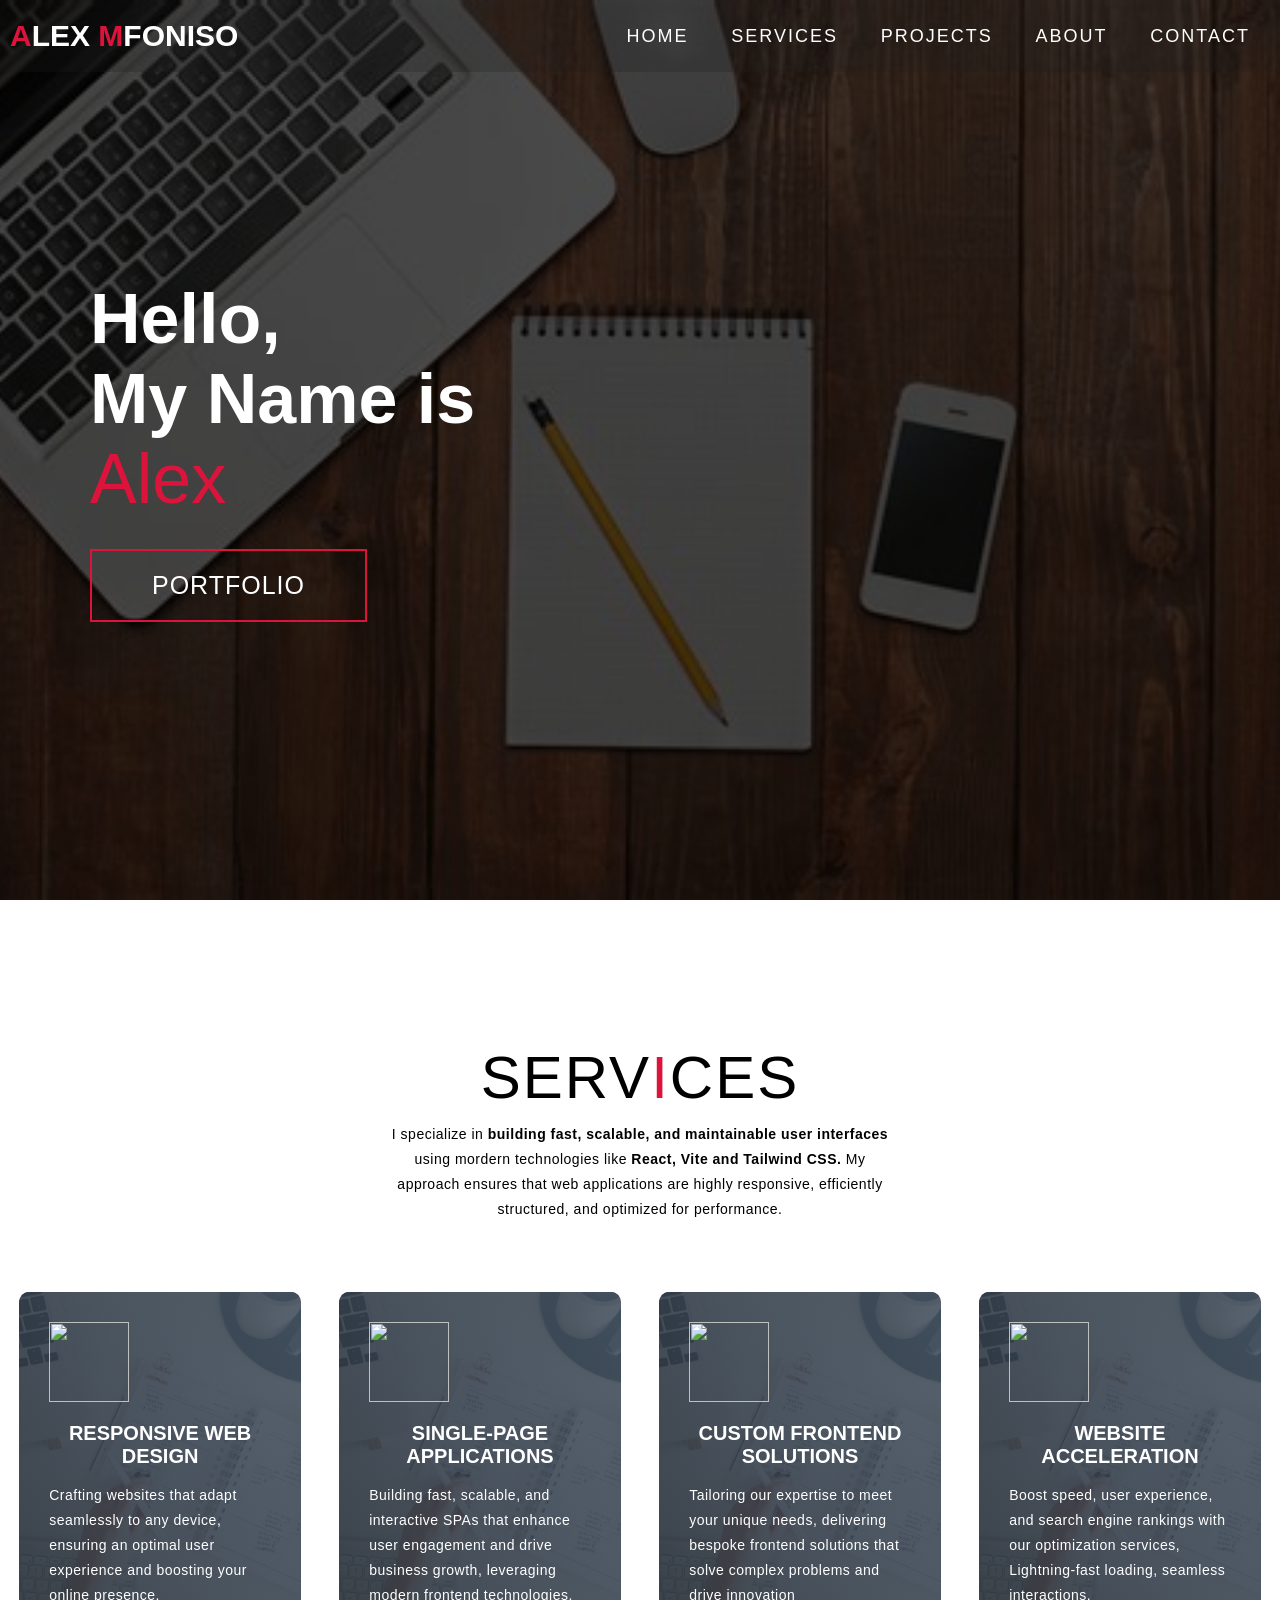
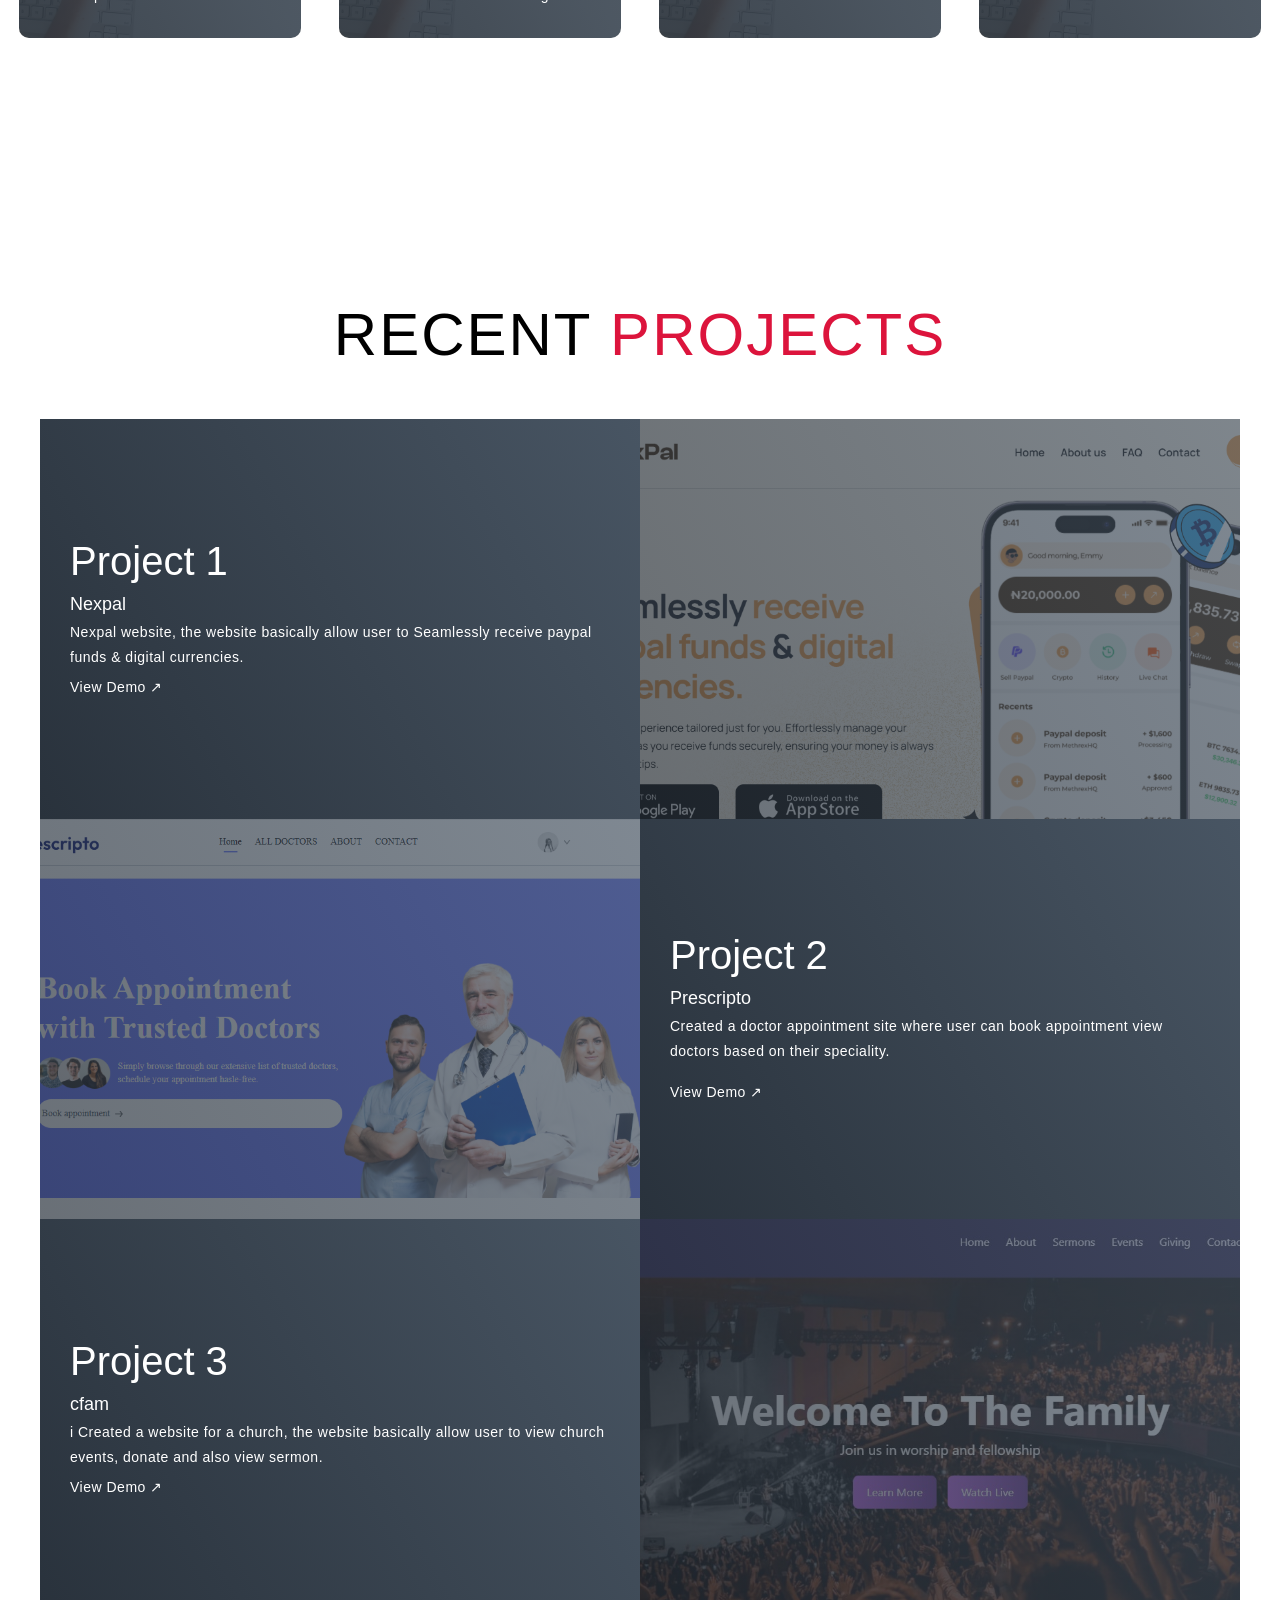
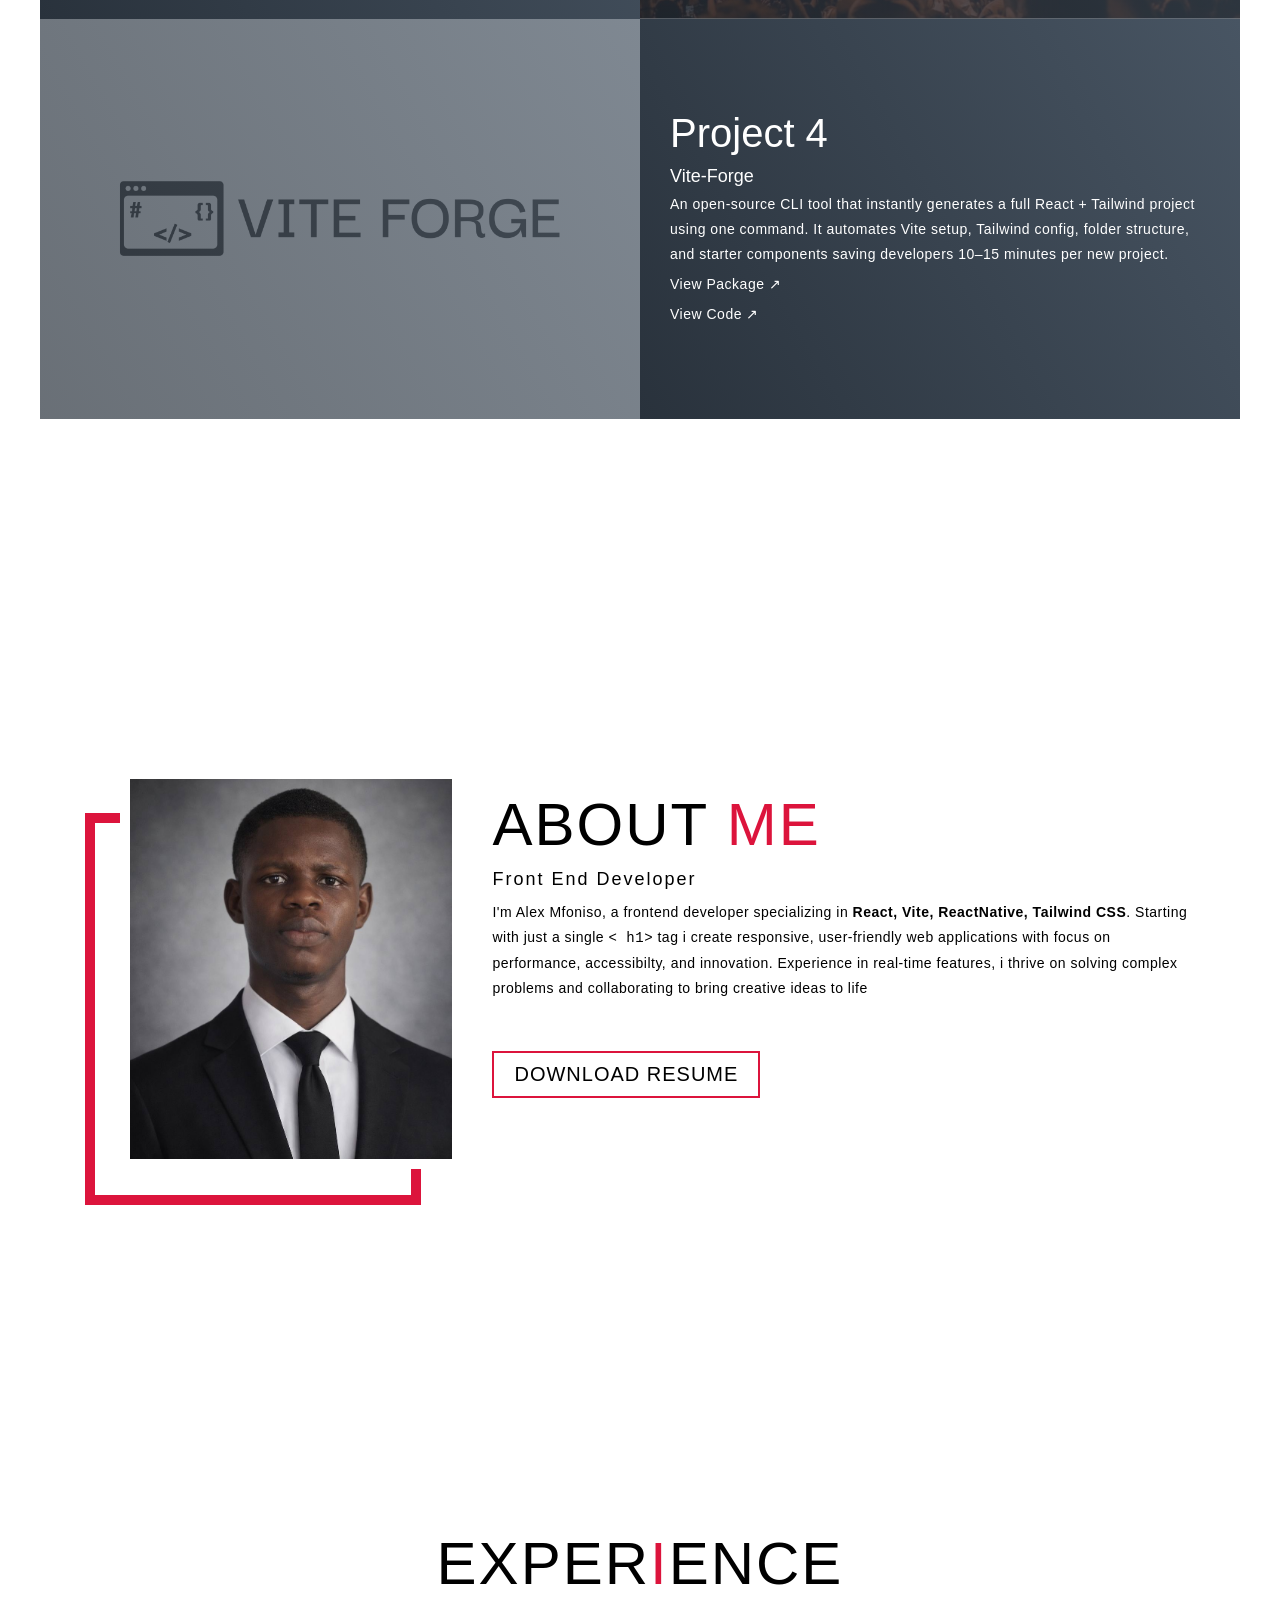
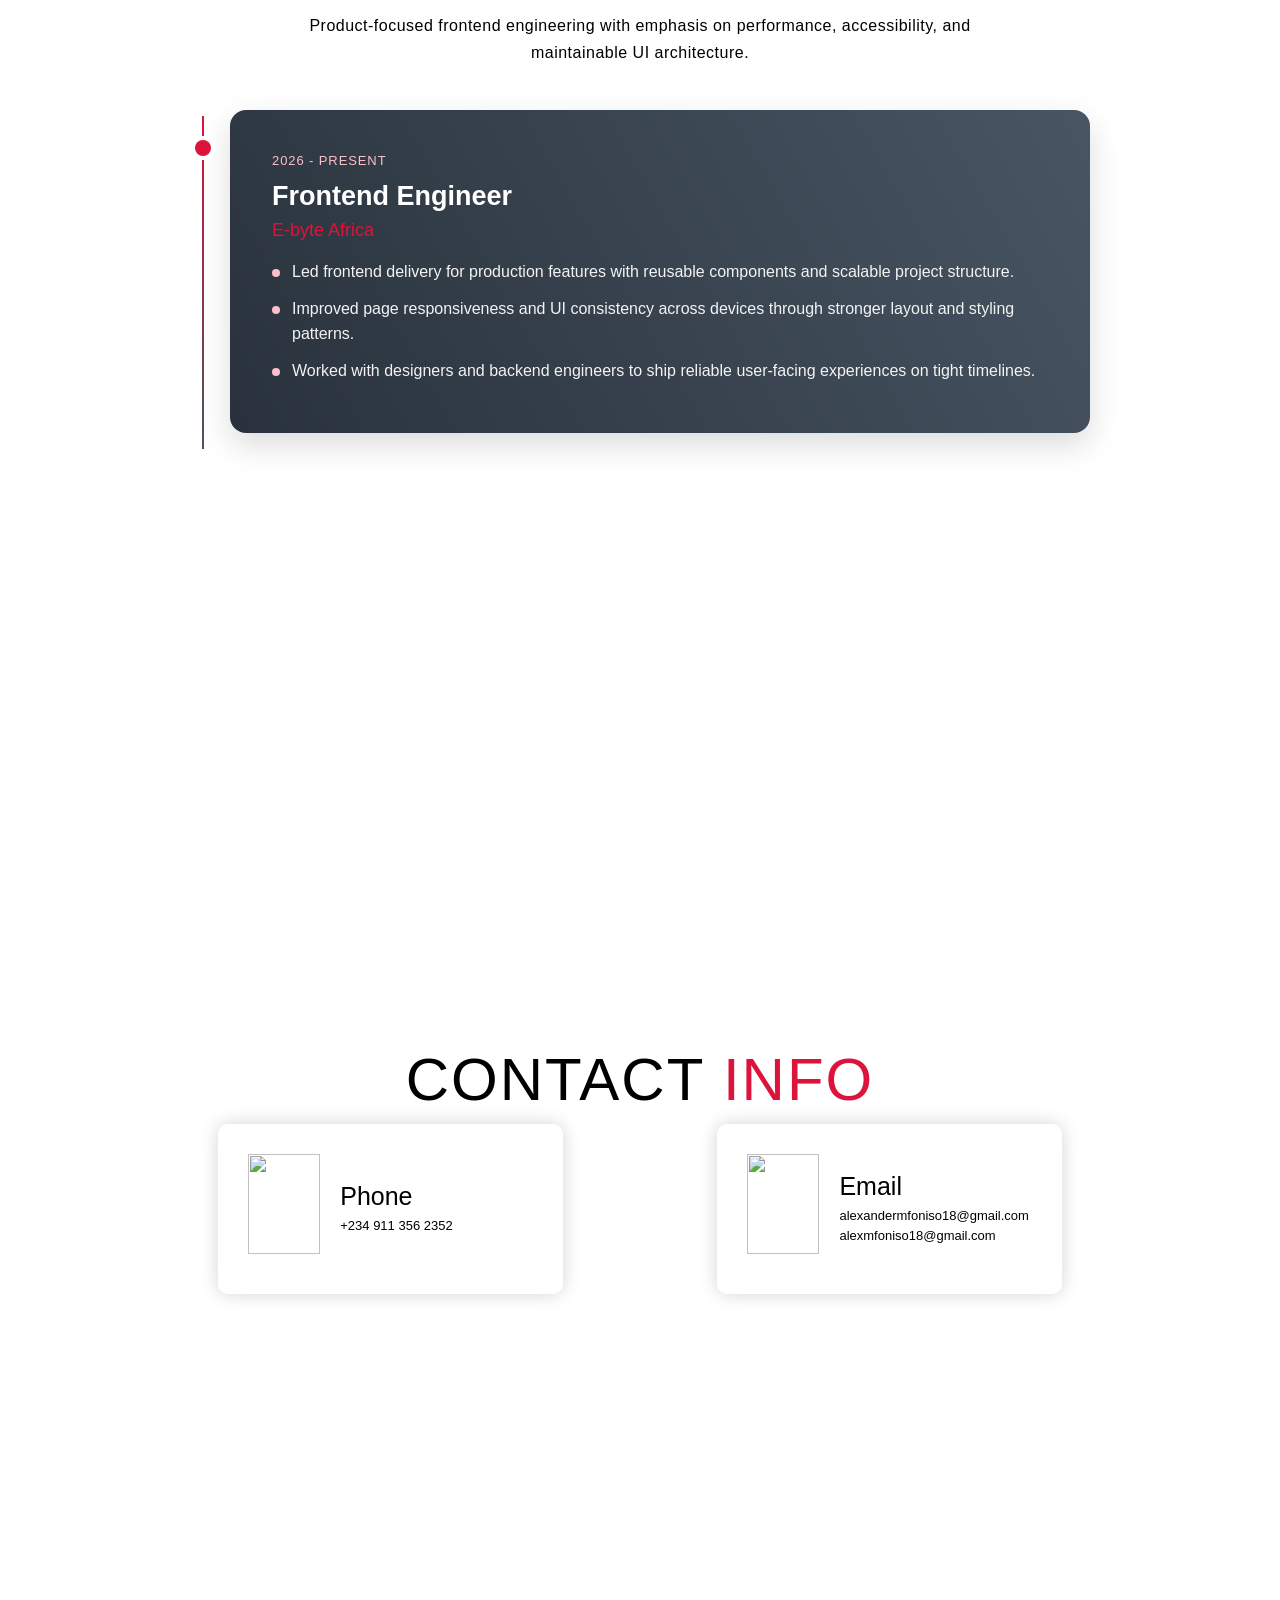
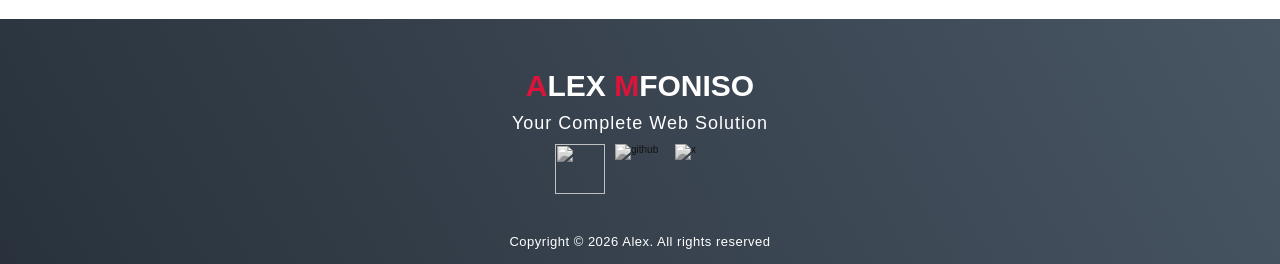
==== index.html @ 5d6dda20 "Update index.html" ====
<!doctype html>
<html lang="en">
  <head>
    <meta charset="UTF-8" />
    <meta name="viewport" content="width=device-width, initial-scale=1.0" />
    <meta
      name="description"
      content="Portfolio of Alexander Mfoniso, a developer specializing in React, Vite, ReactNative, Tailwind CSS. View my projects and contact me for collaborations."
    />
    <link rel="stylesheet" href="style.css" />
    <title>Alex portfolio</title>
    <title>Alexander Mfoniso | Software Engineer & Designer</title>
  </head>

  <body>
    <!-- Header -->
    <section id="header">
      <div class="header container">
        <div class="nav-bar">
          <div class="brand">
            <a href="#hero">
              <h1><span>A</span>lex <span>M</span>foniso</h1>
            </a>
          </div>
          <div class="nav-list">
            <div class="hamburger">
              <div class="bar"></div>
            </div>
            <ul>
              <li><a href="#hero" data-after="Home">Home</a></li>
              <li><a href="#services" data-after="Service">Services</a></li>
              <li><a href="#projects" data-after="Projects">Projects</a></li>
              <li><a href="#about" data-after="About">About</a></li>
              <li><a href="#contact" data-after="Contact">Contact</a></li>
            </ul>
          </div>
        </div>
      </div>
    </section>
    <!-- End Header -->

    <!-- Hero Section  -->
    <section id="hero">
      <div class="hero container">
        <div>
          <h1>Hello, <span></span></h1>
          <h1>My Name is <span></span></h1>
          <h1>Alex <span></span></h1>
          <a href="#projects" type="button" class="cta">Portfolio</a>
        </div>
      </div>
    </section>
    <!-- End Hero Section  -->

    <!-- Service Section -->
    <section id="services">
      <div class="services container">
        <div class="service-top">
          <h1 class="section-title">Serv<span>i</span>ces</h1>
          <p>
            I specialize in
            <b>building fast, scalable, and maintainable user interfaces</b>
            using mordern technologies like
            <b> React, Vite and Tailwind CSS.</b>
            My approach ensures that web applications are highly responsive,
            efficiently structured, and optimized for performance.
          </p>
        </div>
        <div class="service-bottom">
          <div class="service-item">
            <div class="icon">
              <img
                src="https://img.icons8.com/bubbles/100/000000/services.png"
              />
            </div>
            <h2>Responsive Web Design</h2>
            <p>
              Crafting websites that adapt seamlessly to any device, ensuring an
              optimal user experience and boosting your online presence.
            </p>
          </div>
          <div class="service-item">
            <div class="icon">
              <img
                src="https://img.icons8.com/bubbles/100/000000/services.png"
              />
            </div>
            <h2>Single-Page Applications</h2>
            <p>
              Building fast, scalable, and interactive SPAs that enhance user
              engagement and drive business growth, leveraging modern frontend
              technologies.
            </p>
          </div>
          <div class="service-item">
            <div class="icon">
              <img
                src="https://img.icons8.com/bubbles/100/000000/services.png"
              />
            </div>
            <h2>Custom Frontend Solutions</h2>
            <p>
              Tailoring our expertise to meet your unique needs, delivering
              bespoke frontend solutions that solve complex problems and drive
              innovation
            </p>
          </div>
          <div class="service-item">
            <div class="icon">
              <img
                src="https://img.icons8.com/bubbles/100/000000/services.png"
              />
            </div>
            <h2>Website Acceleration</h2>
            <p>
              Boost speed, user experience, and search engine rankings with our
              optimization services, Lightning-fast loading, seamless
              interactions.
            </p>
          </div>
        </div>
      </div>
    </section>
    <!-- End Service Section -->

    <!-- Projects Section -->
    <section id="projects">
      <div class="projects container">
        <div class="projects-header">
          <h1 class="section-title">Recent <span>Projects</span></h1>
        </div>
        <div class="all-projects">
          <div class="project-item">
            <div class="project-info">
              <h1>Project 1</h1>
              <h2>Nexpal</h2>
              <p>
                Nexpal website, the website basically allow user to Seamlessly
                receive paypal funds & digital currencies.
              </p>
              <p>
                <a href="https://newnexpal.netlify.app/" style="color: white"
                  >View Demo ↗
                </a>
              </p>
            </div>
            <div class="project-img">
              <img src="./img/nexpal.png" alt="img" />
            </div>
          </div>
          <div class="project-item">
            <div class="project-info">
              <h1>Project 2</h1>
              <h2>Prescripto</h2>
              <p>
                Created a doctor appointment site where user can book
                appointment view doctors based on their speciality.
              </p>
              <br />
              <p>
                <a
                  href="https://alex-prescripto.vercel.app/"
                  style="color: white"
                  >View Demo ↗</a
                >
              </p>
            </div>
            <div class="project-img">
              <img src="./img/prescripto.png" alt="img" />
            </div>
          </div>
          <div class="project-item">
            <div class="project-info">
              <h1>Project 3</h1>
              <h2>cfam</h2>
              <p>
                i Created a website for a church, the website basically allow
                user to view church events, donate and also view sermon.
              </p>
              <p>
                <a href="https://cfam.vercel.app/" style="color: white"
                  >View Demo ↗
                </a>
              </p>
            </div>
            <div class="project-img">
              <img src="./img/cfam homepage.jpg" alt="img" />
            </div>
          </div>
          <div class="project-item">
            <div class="project-info">
              <h1>Project 4</h1>
              <h2>Vite-Forge</h2>
              <p>
                An open-source CLI tool that instantly generates a full React +
                Tailwind project using one command. It automates Vite setup,
                Tailwind config, folder structure, and starter components saving
                developers 10–15 minutes per new project.
              </p>
              <p>
                <a
                  href="https://www.npmjs.com/package/vite-forge"
                  style="color: white"
                  >View Package ↗</a
                >
              </p>
              <p>
                <a
                  href="https://github.com/Alex-Mfoniso/vite-forge"
                  style="color: white"
                  >View Code ↗</a
                >
              </p>
            </div>
            <div class="project-img">
              <img src="./img/viteforge.png" alt="vite forge preview" />
            </div>
          </div>

          <!-- <div class="project-item">
            <div class="project-info">
              <h1>Project 4</h1>
              <h2>Coding is Love</h2>
              <p>
                Lorem, ipsum dolor sit amet consectetur adipisicing elit. Ad,
                iusto cupiditate voluptatum impedit unde rem ipsa distinctio
                illum quae mollitia ut, accusantium eius odio ducimus illo neque
                atque libero non sunt harum? Ipsum repellat animi, fugit
                architecto voluptatum odit et!
              </p>
            </div>
            <div class="project-img">
              <img src="./img/img-1.png" alt="img" />
            </div>
          </div> -->
          <!-- <div class="project-item">
            <div class="project-info">
              <h1>Project 5</h1>
              <h2>Coding is Love</h2>
              <p>
                Lorem, ipsum dolor sit amet consectetur adipisicing elit. Ad,
                iusto cupiditate voluptatum impedit unde rem ipsa distinctio
                illum quae mollitia ut, accusantium eius odio ducimus illo neque
                atque libero non sunt harum? Ipsum repellat animi, fugit
                architecto voluptatum odit et!
              </p>
            </div>
            <div class="project-img">
              <img src="./img/img-1.png" alt="img" />
            </div>
          </div> -->
        </div>
      </div>
    </section>
    <!-- End Projects Section -->

    <!-- About Section -->
    <section id="about">
      <div class="about container">
        <div class="col-left">
          <div class="about-img">
            <img src="./img/alex2.jpg" alt="Alexander Mfoniso" />
          </div>
        </div>
        <div class="col-right">
          <h1 class="section-title">About <span>me</span></h1>
          <h2>Front End Developer</h2>
          <p>
            I'm Alex Mfoniso, a frontend developer specializing in
            <b> React, Vite, ReactNative, Tailwind CSS</b>. Starting with just a
            single <code>< h1></code> tag i create responsive, user-friendly web
            applications with focus on performance, accessibilty, and
            innovation. Experience in real-time features, i thrive on solving
            complex problems and collaborating to bring creative ideas to life
          </p>
          <a href="./Alexander Mfoniso cv.docx" class="cta">Download Resume</a>
        </div>
      </div>
    </section>
    <!-- End About Section -->

    <!-- Experience Section -->
    <section id="experience">
      <div class="experience container">
        <div class="experience-header">
          <h1 class="section-title">Exper<span>i</span>ence</h1>
          <p>
            Product-focused frontend engineering with emphasis on performance,
            accessibility, and maintainable UI architecture.
          </p>
        </div>
        <div class="experience-timeline">
          <article class="experience-item">
            <div class="experience-meta">
              <p class="experience-duration">2026 - Present</p>
              <h2>Frontend Engineer</h2>
              <h3>E-byte Africa</h3>
            </div>
            <ul>
              <li>
                Led frontend delivery for production features with reusable
                components and scalable project structure.
              </li>
              <li>
                Improved page responsiveness and UI consistency across devices
                through stronger layout and styling patterns.
              </li>
              <li>
                Worked with designers and backend engineers to ship reliable
                user-facing experiences on tight timelines.
              </li>
            </ul>
          </article>
        </div>
      </div>
    </section>
    <!-- End Experience Section -->

    <!-- Contact Section -->
    <section id="contact">
      <div class="contact container">
        <div>
          <h1 class="section-title">Contact <span>info</span></h1>
        </div>
        <div class="contact-items">
          <div class="contact-item">
            <div class="icon">
              <img src="https://img.icons8.com/bubbles/100/000000/phone.png" />
            </div>
            <div class="contact-info">
              <h1>Phone</h1>
              <h2>+234 911 356 2352</h2>
            </div>
          </div>
          <div class="contact-item">
            <div class="icon">
              <img
                src="https://img.icons8.com/bubbles/100/000000/new-post.png"
              />
            </div>
            <div class="contact-info">
              <h1>Email</h1>
              <h2>alexandermfoniso18@gmail.com</h2>
              <h2>alexmfoniso18@gmail.com</h2>
            </div>
          </div>
          <!-- <div class="contact-item">
            <div class="icon">
              <img
                src="https://img.icons8.com/bubbles/100/000000/map-marker.png"
              />
            </div>
            <div class="contact-info">
              <h1>Address</h1>
              <h2></h2>
            </div>
          </div> -->
        </div>
      </div>
    </section>
    <!-- End Contact Section -->

    <!-- Footer -->
    <section id="footer">
      <div class="footer container">
        <div class="brand">
          <h1><span>A</span>lex <span>M</span>foniso</h1>
        </div>
        <h2>Your Complete Web Solution</h2>
        <div class="social-icon">
          <div class="social-item">
            <a
              href="https://www.instagram.com/alexandermfoniso18?igsh=MW9ld2RpYjdhdmNtMw=="
              target="_blank"
              ><img
                src="https://img.icons8.com/bubbles/100/000000/instagram-new.png"
            /></a>
          </div>

          <div class="social-item">
            <a href="https://github.com/Alex-mfoniso"
              ><img
                width="50"
                height="50"
                src="https://img.icons8.com/bubbles/50/github.png"
                alt="github"
            /></a>
          </div>
          <div class="social-item">
            <a
              href="https://x.com/alexanderm51531?t=8LmzE1_ideDgaeTPoXvEkA&s=09"
              ><img
                width="50"
                height="50"
                src="https://img.icons8.com/bubbles/50/x.png"
                alt="x"
            /></a>
          </div>
        </div>
        <p>Copyright © 2026 Alex. All rights reserved</p>
      </div>
    </section>
    <!-- End Footer -->
    <script src="./app.js"></script>
  </body>
</html>
---- style.css ----
/* Experience Section */
#experience .experience {
  flex-direction: column;
  max-width: 1200px;
  margin: 0 auto;
  padding: 100px 20px 90px;
  align-items: stretch;
  justify-content: flex-start;
}
#experience .experience-header {
  max-width: 780px;
  margin: 0 auto 44px;
}
#experience .experience-header .section-title {
  margin-bottom: 14px;
}
#experience .experience-header p {
  text-align: center;
  max-width: 680px;
  margin: 0 auto;
  font-size: 1.6rem;
  line-height: 2.7rem;
}
#experience .experience-timeline {
  width: 100%;
  max-width: 900px;
  margin: 0 auto;
  position: relative;
  padding-left: 24px;
}
#experience .experience-timeline::before {
  content: "";
  position: absolute;
  left: 7px;
  top: 6px;
  bottom: 6px;
  width: 2px;
  background: linear-gradient(180deg, crimson 0%, #485563 100%);
}
#experience .experience-item {
  position: relative;
  padding: 34px 28px;
  border-radius: 16px;
  margin-bottom: 22px;
  background-image: linear-gradient(60deg, #29323c 0%, #485563 100%);
  box-shadow: 0 12px 32px #00000024;
}
#experience .experience-item::before {
  content: "";
  position: absolute;
  left: -24px;
  top: 26px;
  width: 14px;
  height: 14px;
  border-radius: 50%;
  background: crimson;
  box-shadow: 0 0 0 4px #fff;
}
#experience .experience-item:hover {
  box-shadow: 0 16px 34px #00000035;
}
#experience .experience-meta {
  margin-bottom: 18px;
}
#experience .experience-duration {
  color: #fbc0c9;
  font-size: 1.3rem;
  font-weight: 500;
  letter-spacing: 0.09rem;
  text-transform: uppercase;
  margin: 0 0 8px;
}
#experience .experience-item h2 {
  font-size: 2.7rem;
  font-weight: 600;
  margin-bottom: 8px;
  color: #fff;
}
#experience .experience-item h3 {
  color: crimson;
  font-size: 1.8rem;
  font-weight: 500;
}
#experience .experience-item ul {
  list-style: none;
  margin: 0;
  padding: 0;
}
#experience .experience-item li {
  font-size: 1.6rem;
  margin-bottom: 12px;
  color: #f3f3f3;
  line-height: 2.5rem;
  padding-left: 20px;
  position: relative;
}
#experience .experience-item li::before {
  content: "";
  position: absolute;
  left: 0;
  top: 10px;
  width: 8px;
  height: 8px;
  border-radius: 50%;
  background: #fbc0c9;
}
@media only screen and (min-width: 768px) {
  #experience .experience {
    padding: 110px 20px 100px;
  }
  #experience .experience-timeline {
    padding-left: 40px;
  }
  #experience .experience-timeline::before {
    left: 12px;
  }
  #experience .experience-item {
    padding: 38px 42px;
  }
  #experience .experience-item::before {
    left: -35px;
    top: 30px;
    width: 16px;
    height: 16px;
  }
}
/* End Experience Section */
@import "https://fonts.googleapis.com/css?family=Montserrat:300, 400, 700&display=swap";
* {
  padding: 0;
  margin: 0;
  box-sizing: border-box;
}
html {
  font-size: 10px;
  font-family: "Montserrat", sans-serif;
  scroll-behavior: smooth;
}
a {
  text-decoration: none;
}
.container {
  min-height: 100vh;
  width: 100%;
  display: flex;
  align-items: center;
  justify-content: center;
}
img {
  height: 100%;
  width: 100%;
  object-fit: cover;
}
p {
  color: black;
  font-size: 1.4rem;
  margin-top: 5px;
  line-height: 2.5rem;
  font-weight: 300;
  letter-spacing: 0.05rem;
}
.section-title {
  font-size: 4rem;
  font-weight: 300;
  color: black;
  margin-bottom: 10px;
  text-transform: uppercase;
  letter-spacing: 0.2rem;
  text-align: center;
}
.section-title span {
  color: crimson;
}

.cta {
  display: inline-block;
  padding: 10px 30px;
  color: white;
  background-color: transparent;
  border: 2px solid crimson;
  font-size: 2rem;
  text-transform: uppercase;
  letter-spacing: 0.1rem;
  margin-top: 30px;
  transition: 0.3s ease;
  transition-property: background-color, color;
}
.cta:hover {
  color: white;
  background-color: crimson;
}
.brand h1 {
  font-size: 3rem;
  text-transform: uppercase;
  color: white;
}
.brand h1 span {
  color: crimson;
}

/* Header section */
#header {
  position: fixed;
  z-index: 1000;
  left: 0;
  top: 0;
  width: 100vw;
  height: auto;
}
#header .header {
  min-height: 8vh;
  background-color: rgba(31, 30, 30, 0.24);
  transition: 0.3s ease background-color;
}
#header .nav-bar {
  display: flex;
  align-items: center;
  justify-content: space-between;
  width: 100%;
  height: 100%;
  max-width: 1300px;
  padding: 0 10px;
}
#header .nav-list ul {
  list-style: none;
  position: absolute;
  background-color: rgb(31, 30, 30);
  width: 100vw;
  height: 100vh;
  left: 100%;
  top: 0;
  display: flex;
  flex-direction: column;
  justify-content: center;
  align-items: center;
  z-index: 1;
  overflow-x: hidden;
  transition: 0.5s ease left;
}
#header .nav-list ul.active {
  left: 0%;
}
#header .nav-list ul a {
  font-size: 2.5rem;
  font-weight: 500;
  letter-spacing: 0.2rem;
  text-decoration: none;
  color: white;
  text-transform: uppercase;
  padding: 20px;
  display: block;
}
#header .nav-list ul a::after {
  content: attr(data-after);
  position: absolute;
  top: 50%;
  left: 50%;
  transform: translate(-50%, -50%) scale(0);
  color: rgba(240, 248, 255, 0.021);
  font-size: 13rem;
  letter-spacing: 50px;
  z-index: -1;
  transition: 0.3s ease letter-spacing;
}
#header .nav-list ul li:hover a::after {
  transform: translate(-50%, -50%) scale(1);
  letter-spacing: initial;
}
#header .nav-list ul li:hover a {
  color: crimson;
}
#header .hamburger {
  height: 60px;
  width: 60px;
  display: inline-block;
  border: 3px solid white;
  border-radius: 50%;
  position: relative;
  display: flex;
  align-items: center;
  justify-content: center;
  z-index: 100;
  cursor: pointer;
  transform: scale(0.8);
  margin-right: 20px;
}
#header .hamburger:after {
  position: absolute;
  content: "";
  height: 100%;
  width: 100%;
  border-radius: 50%;
  border: 3px solid white;
  animation: hamburger_puls 1s ease infinite;
}
#header .hamburger .bar {
  height: 2px;
  width: 30px;
  position: relative;
  background-color: white;
  z-index: -1;
}
#header .hamburger .bar::after,
#header .hamburger .bar::before {
  content: "";
  position: absolute;
  height: 100%;
  width: 100%;
  left: 0;
  background-color: white;
  transition: 0.3s ease;
  transition-property: top, bottom;
}
#header .hamburger .bar::after {
  top: 8px;
}
#header .hamburger .bar::before {
  bottom: 8px;
}
#header .hamburger.active .bar::before {
  bottom: 0;
}
#header .hamburger.active .bar::after {
  top: 0;
}
/* End Header section */

/* Hero Section */
#hero {
  background-image: url(./img/bg.jpg);
  /* background-image: url(./img/alex.jpg); */
  background-size: cover;
  background-position: top center;
  position: relative;
  z-index: 1;
}
#hero::after {
  content: "";
  position: absolute;
  left: 0;
  top: 0;
  height: 100%;
  width: 100%;
  background-color: black;
  opacity: 0.7;
  z-index: -1;
}
#hero .hero {
  max-width: 1200px;
  margin: 0 auto;
  padding: 0 50px;
  justify-content: flex-start;
}
#hero h1 {
  display: block;
  width: fit-content;
  font-size: 4rem;
  position: relative;
  color: transparent;
  animation: text_reveal 0.5s ease forwards;
  animation-delay: 1s;
}
#hero h1:nth-child(1) {
  animation-delay: 1s;
}
#hero h1:nth-child(2) {
  animation-delay: 2s;
}
#hero h1:nth-child(3) {
  animation: text_reveal_name 0.5s ease forwards;
  animation-delay: 3s;
}
#hero h1 span {
  position: absolute;
  top: 0;
  left: 0;
  height: 100%;
  width: 0;
  background-color: crimson;
  animation: text_reveal_box 1s ease;
  animation-delay: 0.5s;
}
#hero h1:nth-child(1) span {
  animation-delay: 0.5s;
}
#hero h1:nth-child(2) span {
  animation-delay: 1.5s;
}
#hero h1:nth-child(3) span {
  animation-delay: 2.5s;
}

/* End Hero Section */

/* Services Section */
#services .services {
  flex-direction: column;
  text-align: center;
  max-width: 1500px;
  margin: 0 auto;
  padding: 100px 0;
}
#services .service-top {
  max-width: 500px;
  margin: 0 auto;
}
#services .service-bottom {
  display: flex;
  align-items: center;
  justify-content: center;
  flex-wrap: wrap;
  margin-top: 50px;
}
#services .service-item {
  flex-basis: 80%;
  display: flex;
  align-items: flex-start;
  justify-content: center;
  flex-direction: column;
  padding: 30px;
  border-radius: 10px;
  background-image: url(./img/img-1.png);
  background-size: cover;
  margin: 10px 5%;
  position: relative;
  z-index: 1;
  overflow: hidden;
}
#services .service-item::after {
  content: "";
  position: absolute;
  left: 0;
  top: 0;
  height: 100%;
  width: 100%;
  background-image: linear-gradient(60deg, #29323c 0%, #485563 100%);
  opacity: 0.9;
  z-index: -1;
}
#services .service-bottom .icon {
  height: 80px;
  width: 80px;
  margin-bottom: 20px;
}
#services .service-item h2 {
  font-size: 2rem;
  color: white;
  margin-bottom: 10px;
  text-transform: uppercase;
}
#services .service-item p {
  color: white;
  text-align: left;
}
/* End Services Section */

/* Projects section */
#projects .projects {
  flex-direction: column;
  max-width: 1200px;
  margin: 0 auto;
  padding: 100px 0;
}
#projects .projects-header h1 {
  margin-bottom: 50px;
}
#projects .all-projects {
  display: flex;
  align-items: center;
  justify-content: center;
  flex-direction: column;
}
#projects .project-item {
  display: flex;
  align-items: center;
  justify-content: center;
  flex-direction: column;
  width: 80%;
  margin: 20px auto;
  overflow: hidden;
  border-radius: 10px;
}
#projects .project-info {
  padding: 30px;
  flex-basis: 50%;
  height: 100%;
  display: flex;
  align-items: flex-start;
  justify-content: center;
  flex-direction: column;
  background-image: linear-gradient(60deg, #29323c 0%, #485563 100%);
  color: white;
}
#projects .project-info h1 {
  font-size: 4rem;
  font-weight: 500;
}
#projects .project-info h2 {
  font-size: 1.8rem;
  font-weight: 500;
  margin-top: 10px;
}
#projects .project-info p {
  color: white;
}
#projects .project-img {
  flex-basis: 50%;
  height: 300px;
  overflow: hidden;
  position: relative;
}
#projects .project-img:after {
  content: "";
  position: absolute;
  left: 0;
  top: 0;
  height: 100%;
  width: 100%;
  background-image: linear-gradient(60deg, #29323c 0%, #485563 100%);
  opacity: 0.7;
}
#projects .project-img img {
  transition: 0.3s ease transform;
}
#projects .project-item:hover .project-img img {
  transform: scale(1.1);
}
/* End Projects section */

/* About Section */
#about .about {
  flex-direction: column-reverse;
  text-align: center;
  max-width: 1200px;
  margin: 0 auto;
  padding: 100px 20px;
}
#about .col-left {
  width: 250px;
  height: 360px;
}
#about .col-right {
  width: 100%;
}
#about .col-right h2 {
  font-size: 1.8rem;
  font-weight: 500;
  letter-spacing: 0.2rem;
  margin-bottom: 10px;
}
#about .col-right p {
  margin-bottom: 20px;
}
#about .col-right .cta {
  color: black;
  margin-bottom: 50px;
  padding: 10px 20px;
  font-size: 2rem;
}
#about .col-left .about-img {
  height: 100%;
  width: 100%;
  position: relative;
  border: 10px solid white;
}
#about .col-left .about-img::after {
  content: "";
  position: absolute;
  left: -33px;
  top: 19px;
  height: 98%;
  width: 98%;
  border: 7px solid crimson;
  z-index: -1;
}
/* End About Section */

/* contact Section */
#contact .contact {
  flex-direction: column;
  max-width: 1200px;
  margin: 0 auto;
  width: 90%;
}
#contact .contact-items {
  /* max-width: 400px; */
  width: 100%;
}
#contact .contact-item {
  width: 80%;
  padding: 20px;
  text-align: center;
  border-radius: 10px;
  padding: 30px;
  margin: 30px;
  display: flex;
  justify-content: center;
  align-items: center;
  flex-direction: column;
  box-shadow: 0px 0px 18px 0 #0000002c;
  transition: 0.3s ease box-shadow;
}
#contact .contact-item:hover {
  box-shadow: 0px 0px 5px 0 #0000002c;
}
#contact .icon {
  width: 70px;
  margin: 0 auto;
  margin-bottom: 10px;
}
#contact .contact-info h1 {
  font-size: 2.5rem;
  font-weight: 500;
  margin-bottom: 5px;
}
#contact .contact-info h2 {
  font-size: 1.3rem;
  line-height: 2rem;
  font-weight: 500;
}
/*End contact Section */

/* Footer */
#footer {
  background-image: linear-gradient(60deg, #29323c 0%, #485563 100%);
}
#footer .footer {
  min-height: 200px;
  flex-direction: column;
  padding-top: 50px;
  padding-bottom: 10px;
}
#footer h2 {
  color: white;
  font-weight: 500;
  font-size: 1.8rem;
  letter-spacing: 0.1rem;
  margin-top: 10px;
  margin-bottom: 10px;
}
#footer .social-icon {
  display: flex;
  margin-bottom: 30px;
}
#footer .social-item {
  height: 50px;
  width: 50px;
  margin: 0 5px;
}
#footer .social-item img {
  filter: grayscale(1);
  transition: 0.3s ease filter;
}
#footer .social-item:hover img {
  filter: grayscale(0);
}
#footer p {
  color: white;
  font-size: 1.3rem;
}
/* End Footer */

/* Keyframes */
@keyframes hamburger_puls {
  0% {
    opacity: 1;
    transform: scale(1);
  }
  100% {
    opacity: 0;
    transform: scale(1.4);
  }
}
@keyframes text_reveal_box {
  50% {
    width: 100%;
    left: 0;
  }
  100% {
    width: 0;
    left: 100%;
  }
}
@keyframes text_reveal {
  100% {
    color: white;
  }
}
@keyframes text_reveal_name {
  100% {
    color: crimson;
    font-weight: 500;
  }
}
/* End Keyframes */

/* Media Query For Tablet */
@media only screen and (min-width: 768px) {
  .cta {
    font-size: 2.5rem;
    padding: 20px 60px;
  }
  h1.section-title {
    font-size: 6rem;
  }

  /* Hero */
  #hero h1 {
    font-size: 7rem;
  }
  /* End Hero */

  /* Services Section */
  #services .service-bottom .service-item {
    flex-basis: 45%;
    margin: 2.5%;
  }
  /* End Services Section */

  /* Project */
  #projects .project-item {
    flex-direction: row;
  }
  #projects .project-item:nth-child(even) {
    flex-direction: row-reverse;
  }
  #projects .project-item {
    height: 400px;
    margin: 0;
    width: 100%;
    border-radius: 0;
  }
  #projects .all-projects .project-info {
    height: 100%;
  }
  #projects .all-projects .project-img {
    height: 100%;
  }
  /* End Project */

  /* About */
  #about .about {
    flex-direction: row;
  }
  #about .col-left {
    width: 600px;
    height: 400px;
    padding-left: 60px;
  }
  #about .about .col-left .about-img::after {
    left: -45px;
    top: 34px;
    height: 98%;
    width: 98%;
    border: 10px solid crimson;
  }
  #about .col-right {
    text-align: left;
    padding: 30px;
  }
  #about .col-right h1 {
    text-align: left;
  }
  /* End About */

  /* contact  */
  #contact .contact {
    flex-direction: column;
    padding: 100px 0;
    align-items: center;
    justify-content: center;
    min-width: 20vh;
  }
  #contact .contact-items {
    width: 100%;
    display: flex;
    flex-direction: row;
    justify-content: space-evenly;
    margin: 0;
  }
  #contact .contact-item {
    width: 30%;
    margin: 0;
    flex-direction: row;
  }
  #contact .contact-item .icon {
    height: 100px;
    width: 100px;
  }
  #contact .contact-item .icon img {
    object-fit: contain;
  }
  #contact .contact-item .contact-info {
    width: 100%;
    text-align: left;
    padding-left: 20px;
  }
  /* End contact  */
}
/* End Media Query For Tablet */

/* Media Query For Desktop */
@media only screen and (min-width: 1200px) {
  /* header */
  #header .hamburger {
    display: none;
  }
  #header .nav-list ul {
    position: initial;
    display: block;
    height: auto;
    width: fit-content;
    background-color: transparent;
  }
  #header .nav-list ul li {
    display: inline-block;
  }
  #header .nav-list ul li a {
    font-size: 1.8rem;
  }
  #header .nav-list ul a:after {
    display: none;
  }
  /* End header */

  #services .service-bottom .service-item {
    flex-basis: 22%;
    margin: 1.5%;
  }
}
/* End  Media Query For Desktop */
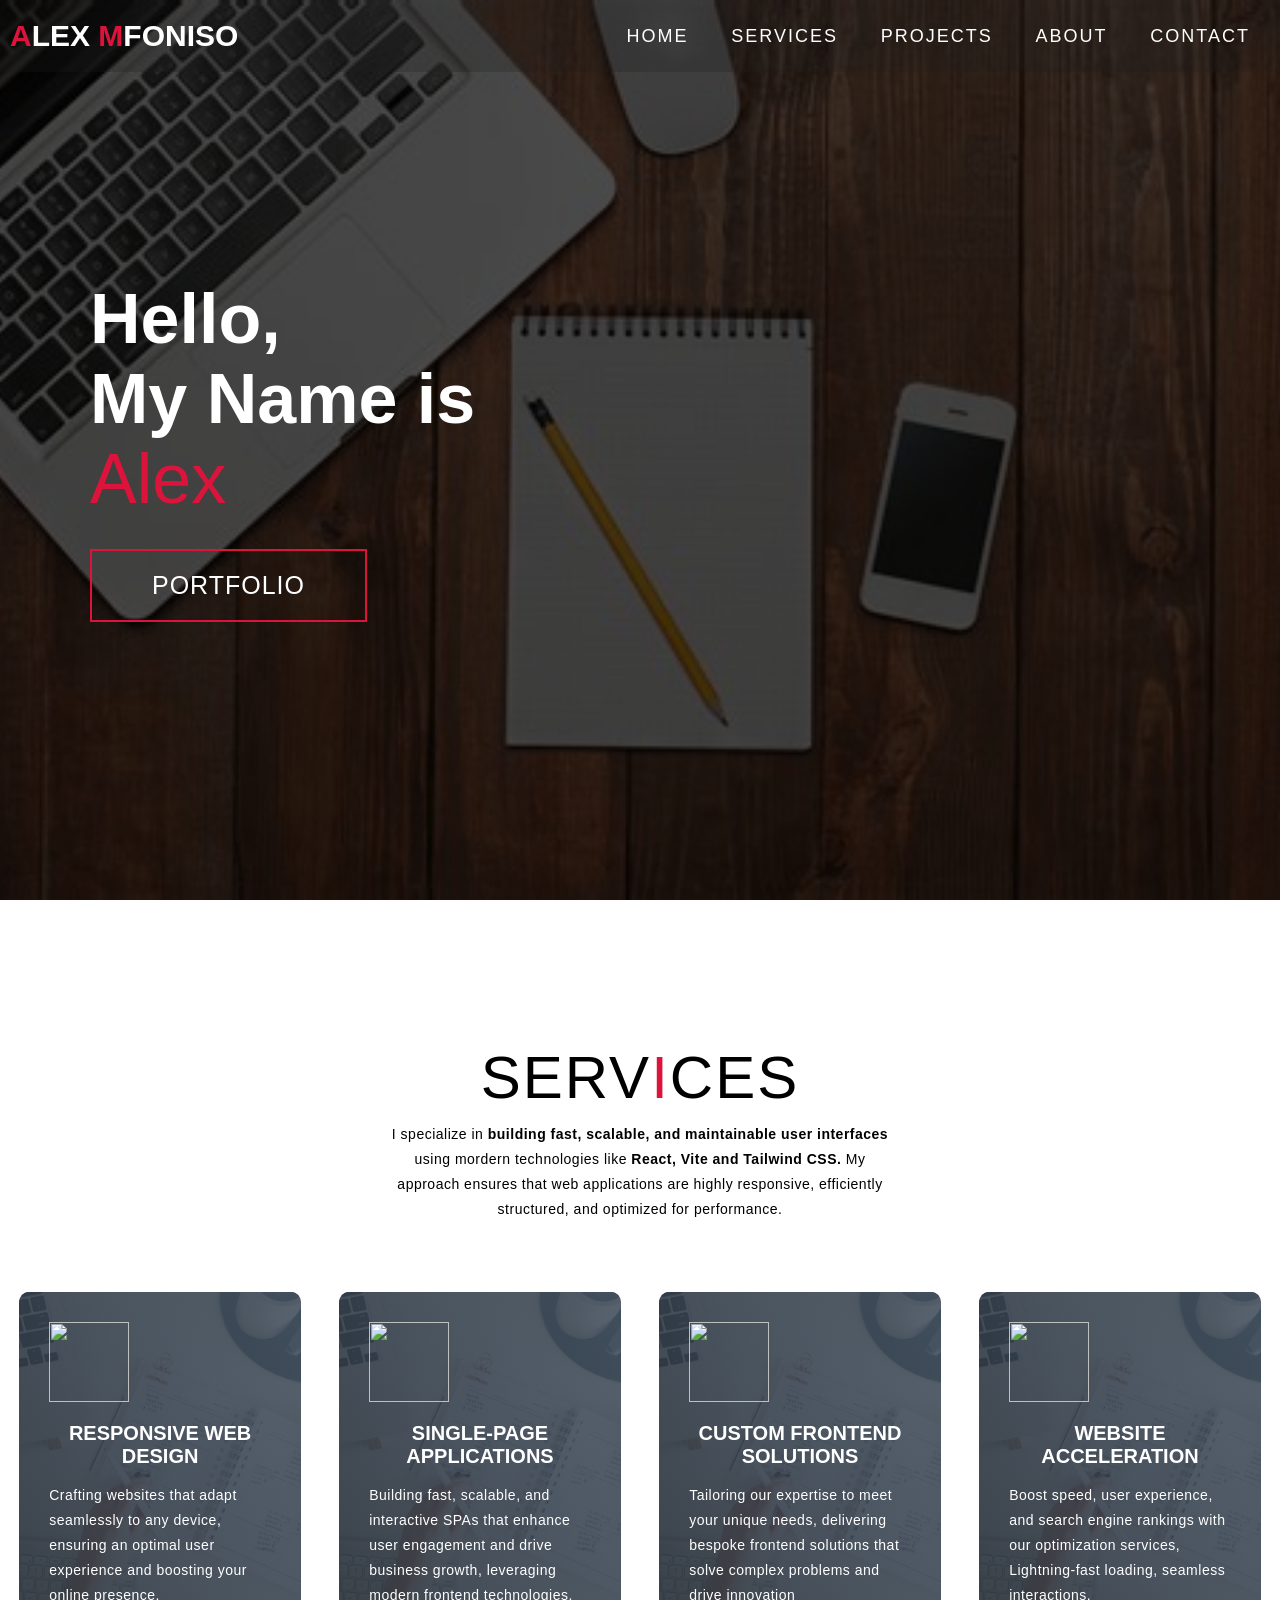
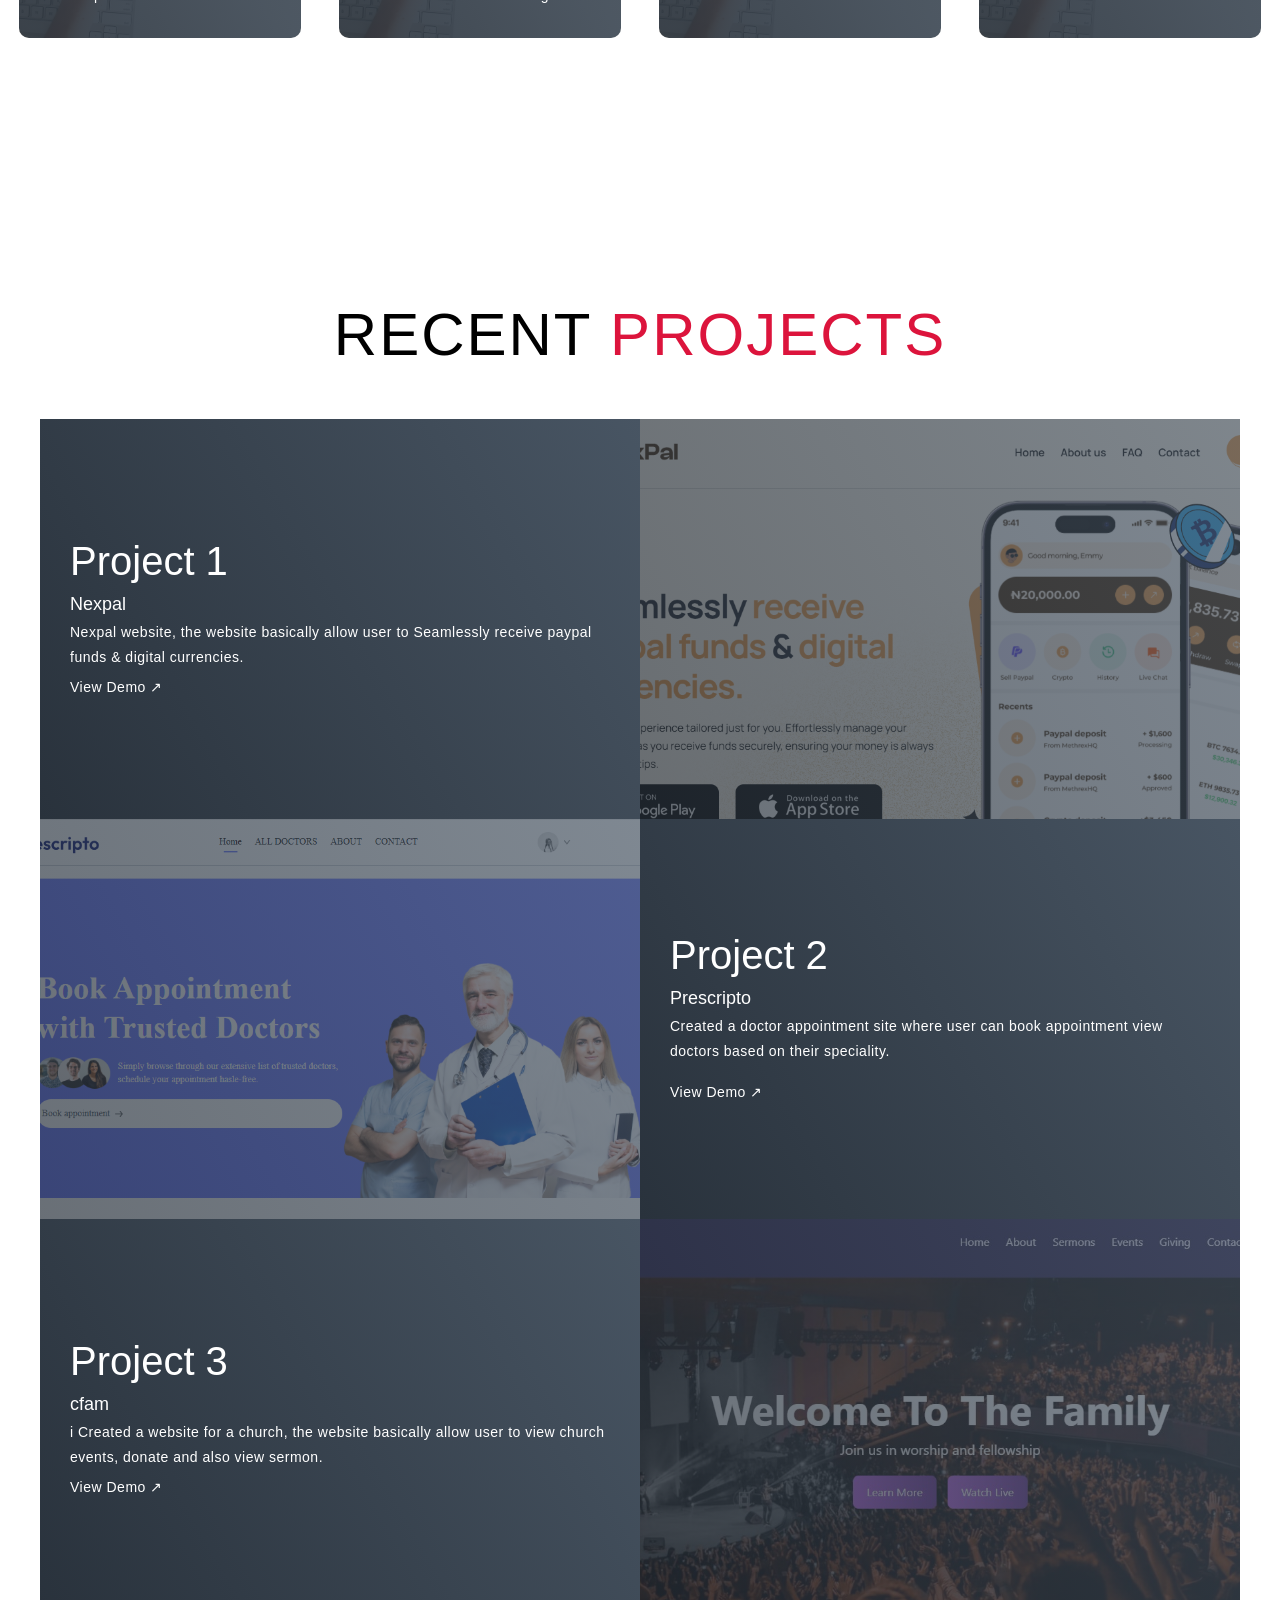
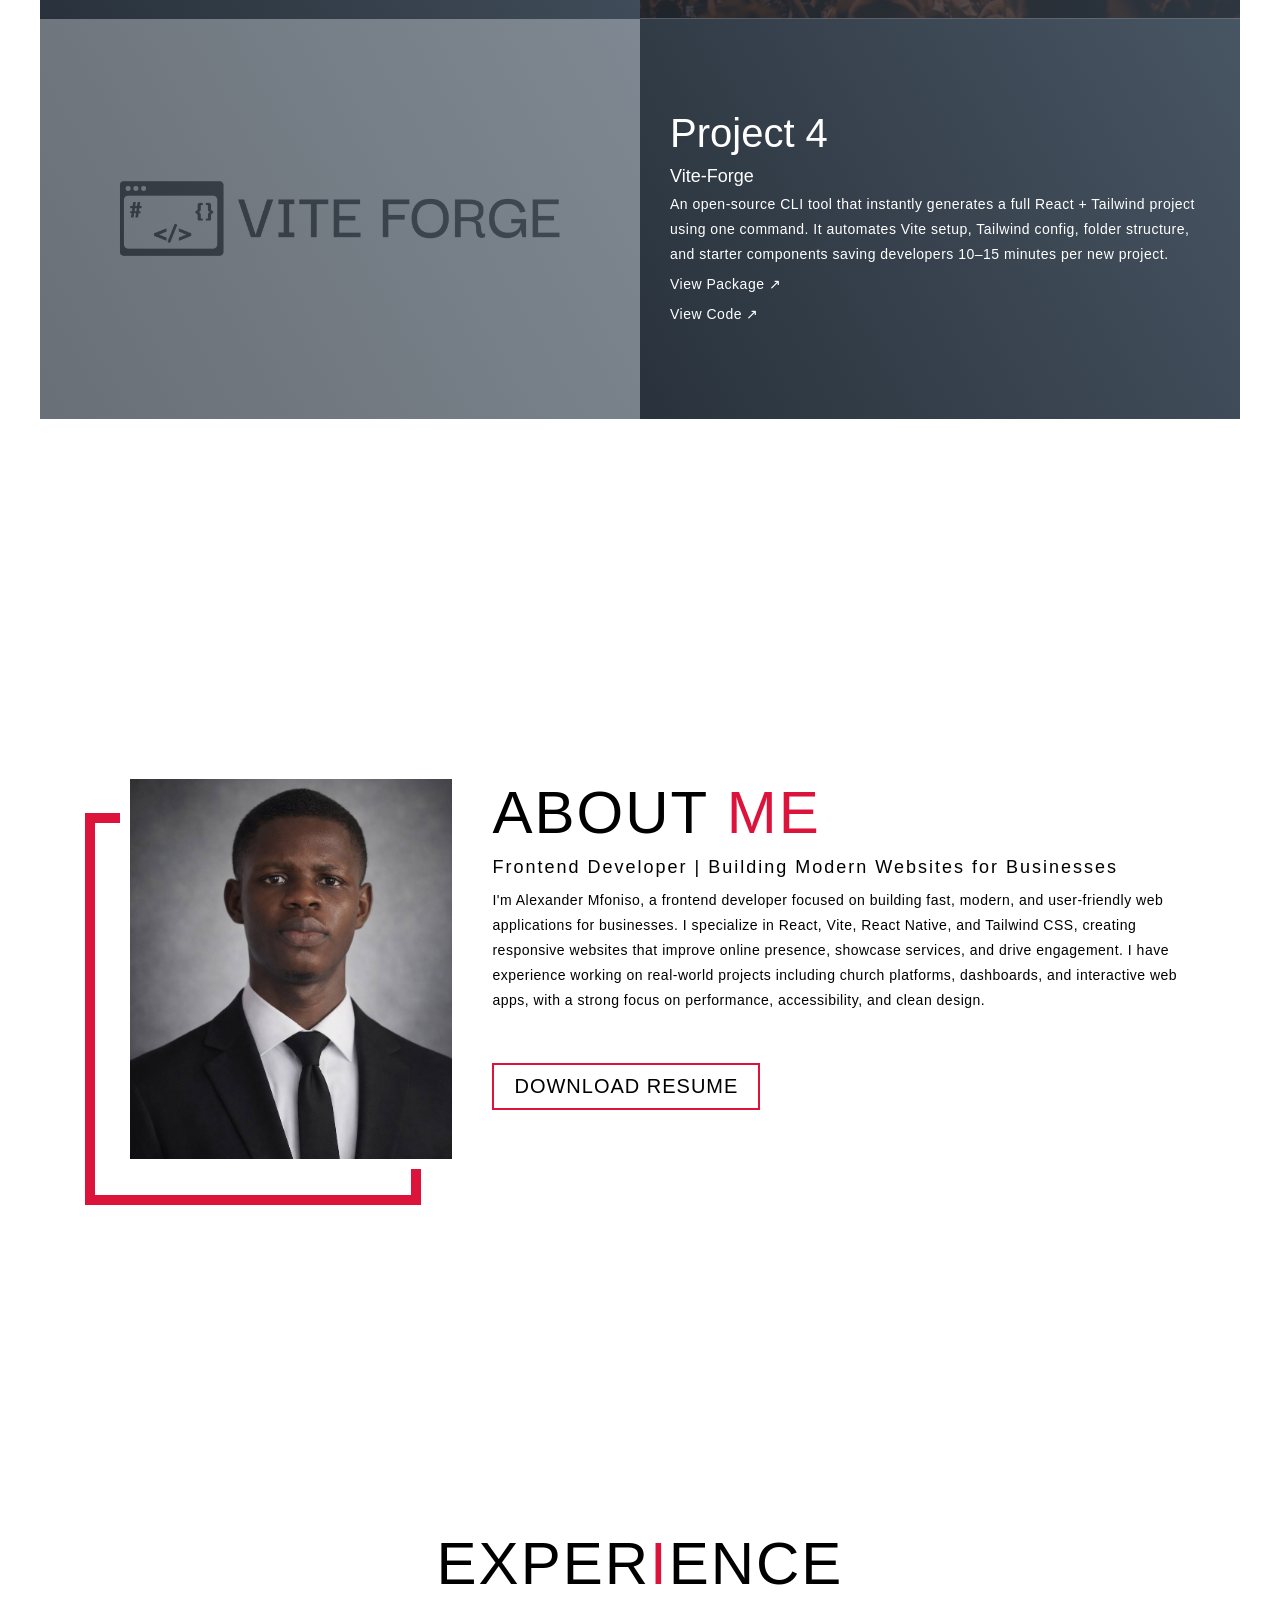
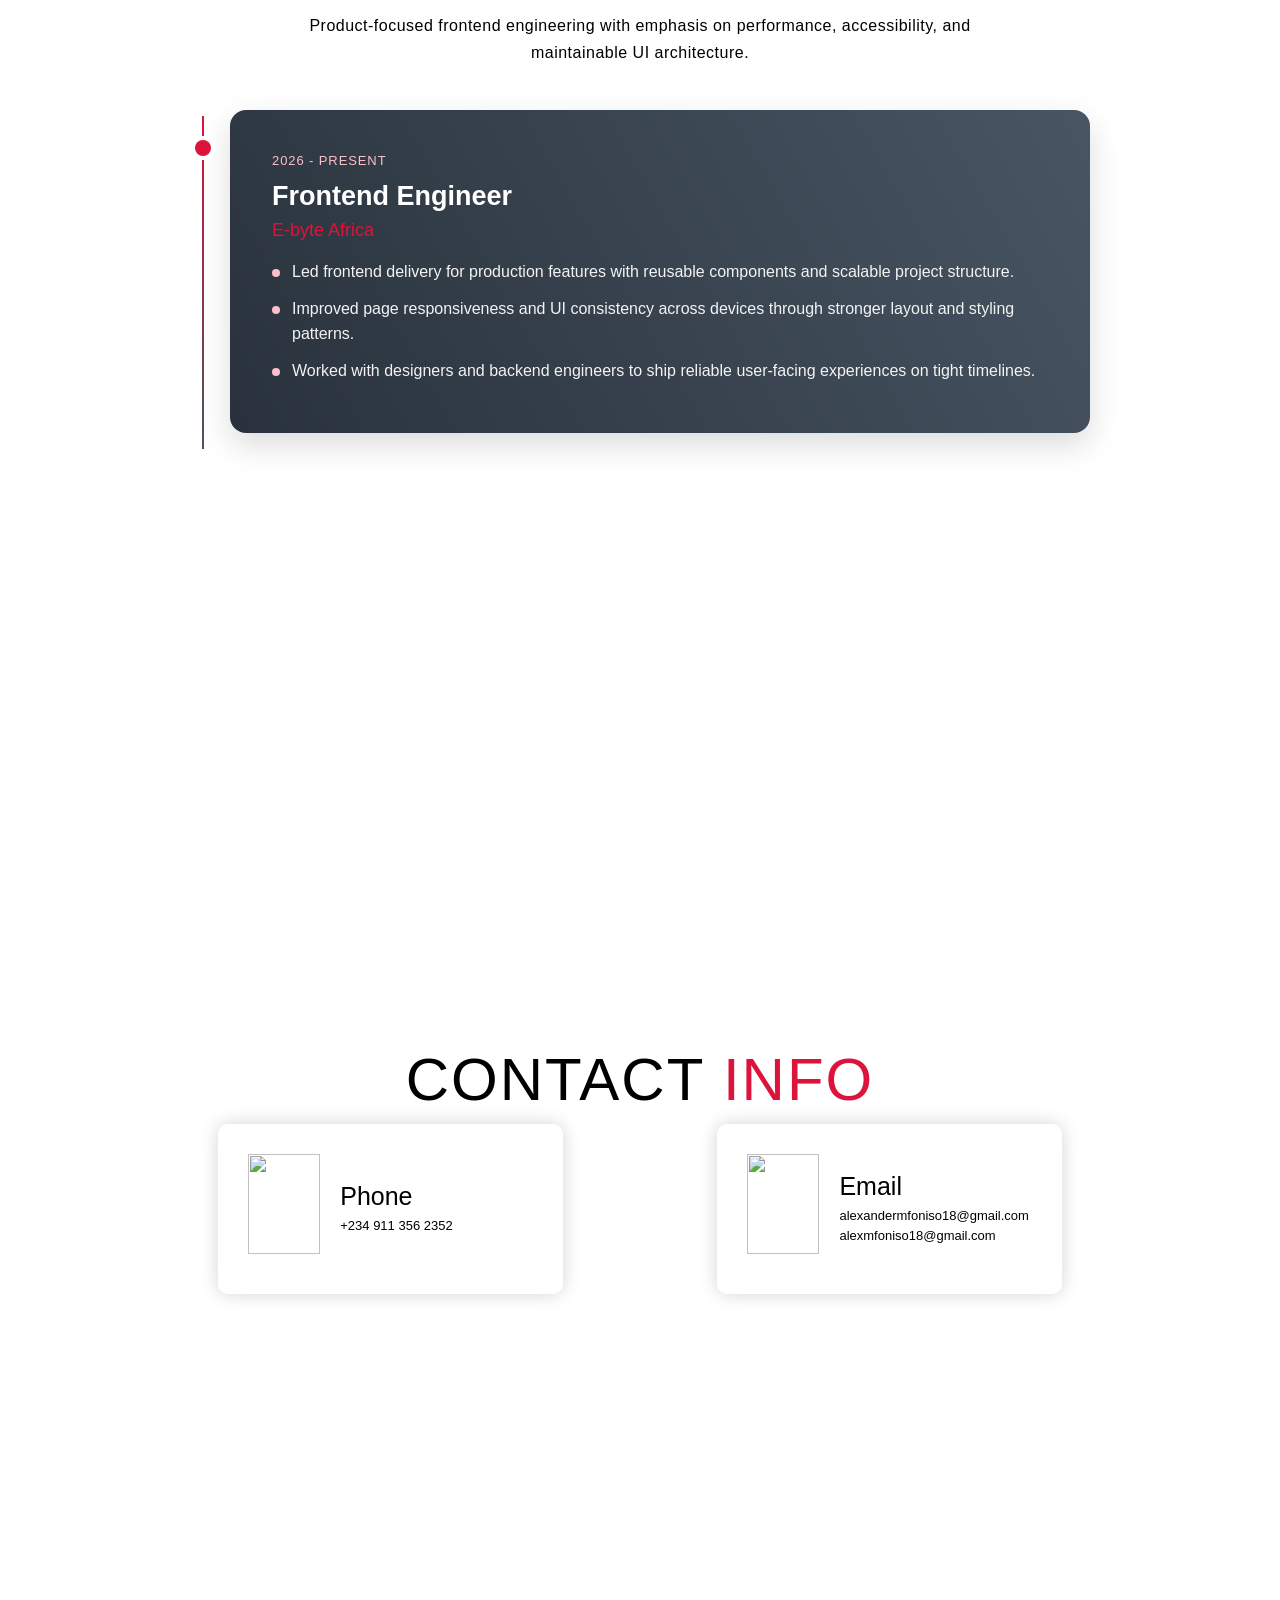
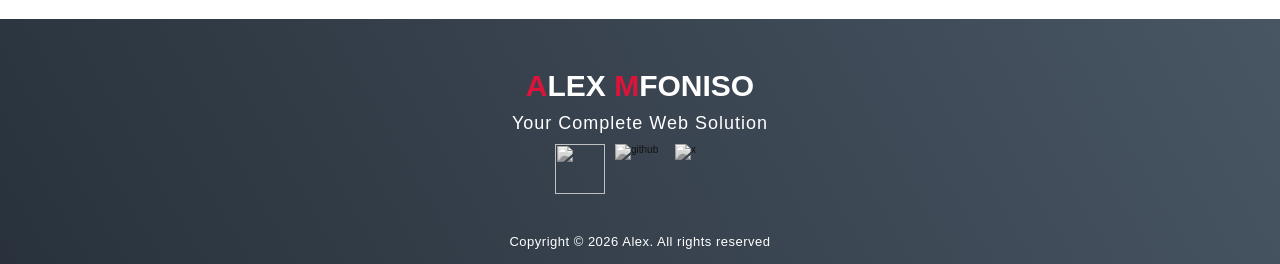
==== commit e05e89bb: "omo" ====
--- a/index.html
+++ b/index.html
@@ -264,15 +264,14 @@
         </div>
         <div class="col-right">
           <h1 class="section-title">About <span>me</span></h1>
-          <h2>Front End Developer</h2>
-          <p>
-            I'm Alex Mfoniso, a frontend developer specializing in
-            <b> React, Vite, ReactNative, Tailwind CSS</b>. Starting with just a
-            single <code>< h1></code> tag i create responsive, user-friendly web
-            applications with focus on performance, accessibilty, and
-            innovation. Experience in real-time features, i thrive on solving
-            complex problems and collaborating to bring creative ideas to life
-          </p>
+          <h2>Frontend Developer | Building Modern Websites for Businesses</h2>
+         <p>
+  I'm Alexander Mfoniso, a frontend developer focused on building fast, modern, and user-friendly web applications for businesses. 
+
+  I specialize in React, Vite, React Native, and Tailwind CSS, creating responsive websites that improve online presence, showcase services, and drive engagement.
+
+  I have experience working on real-world projects including church platforms, dashboards, and interactive web apps, with a strong focus on performance, accessibility, and clean design.
+</p>
           <a href="./Alexander Mfoniso cv.docx" class="cta">Download Resume</a>
         </div>
       </div>
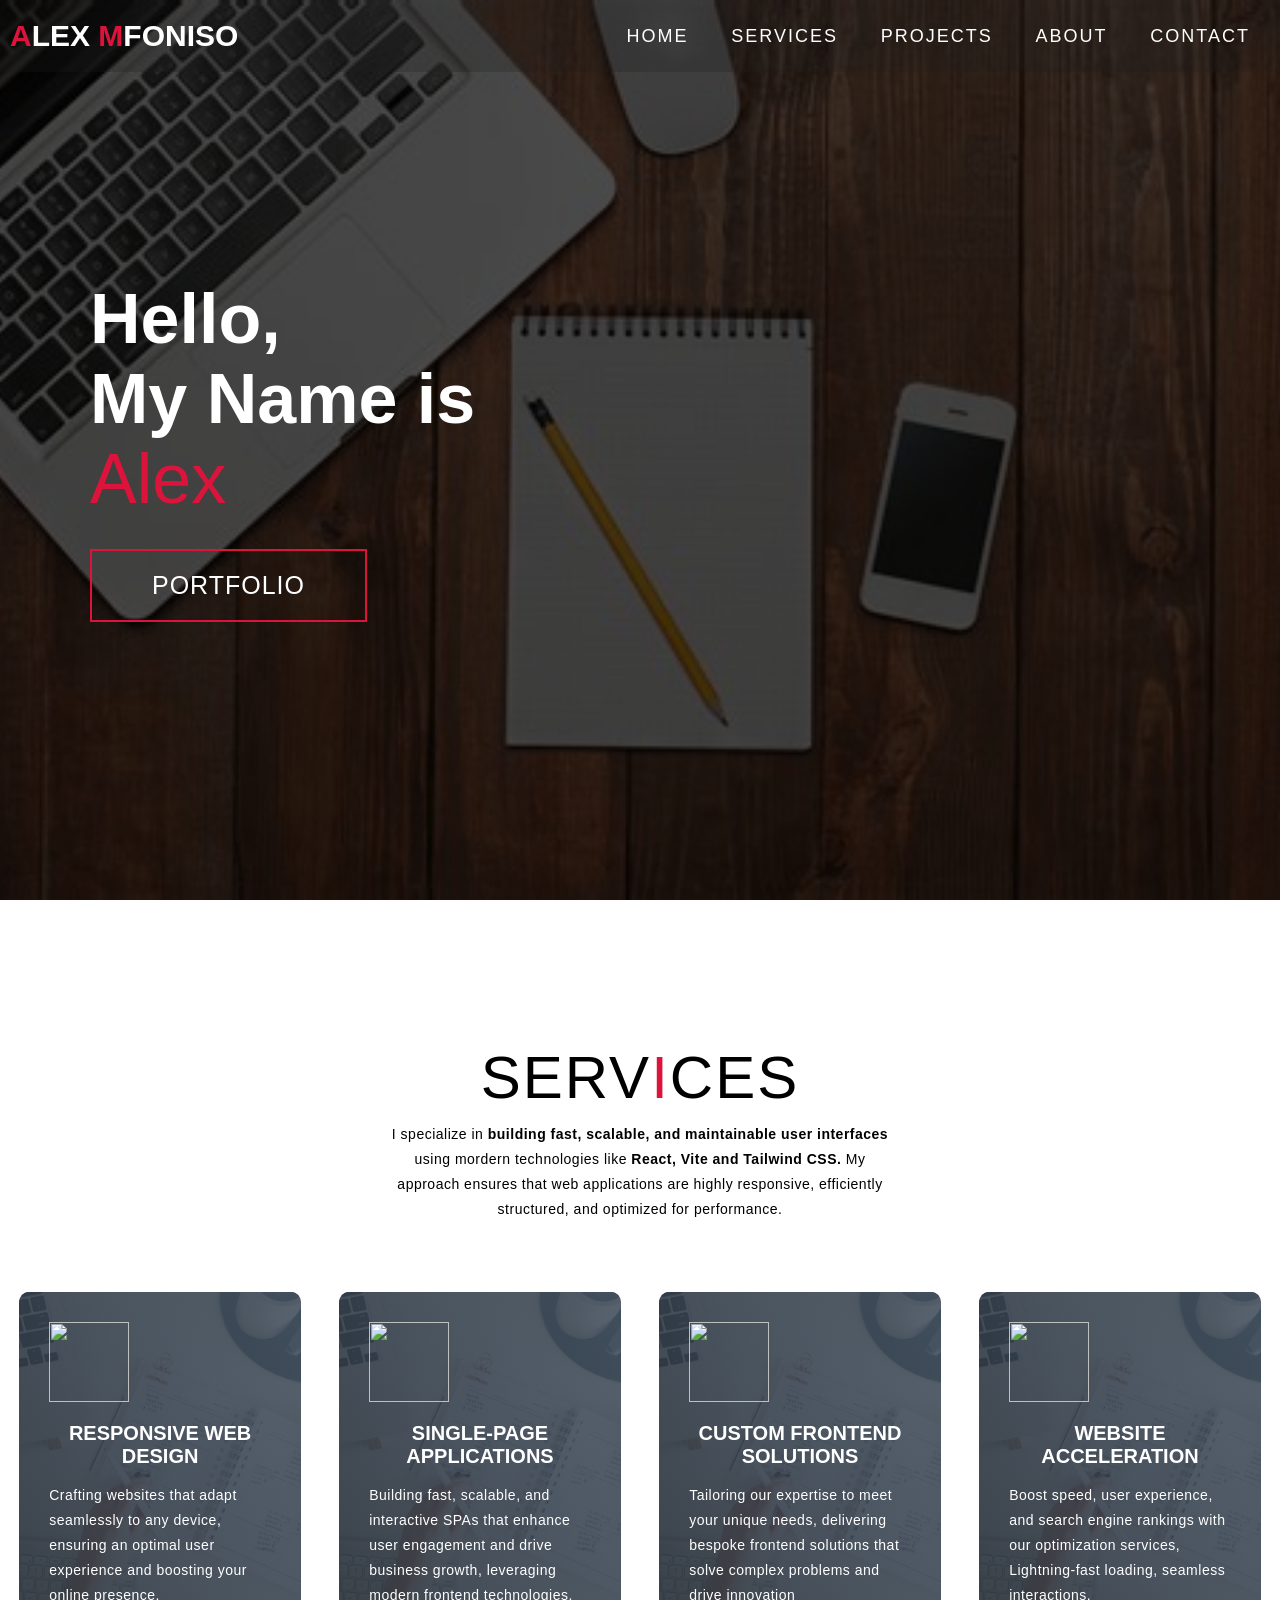
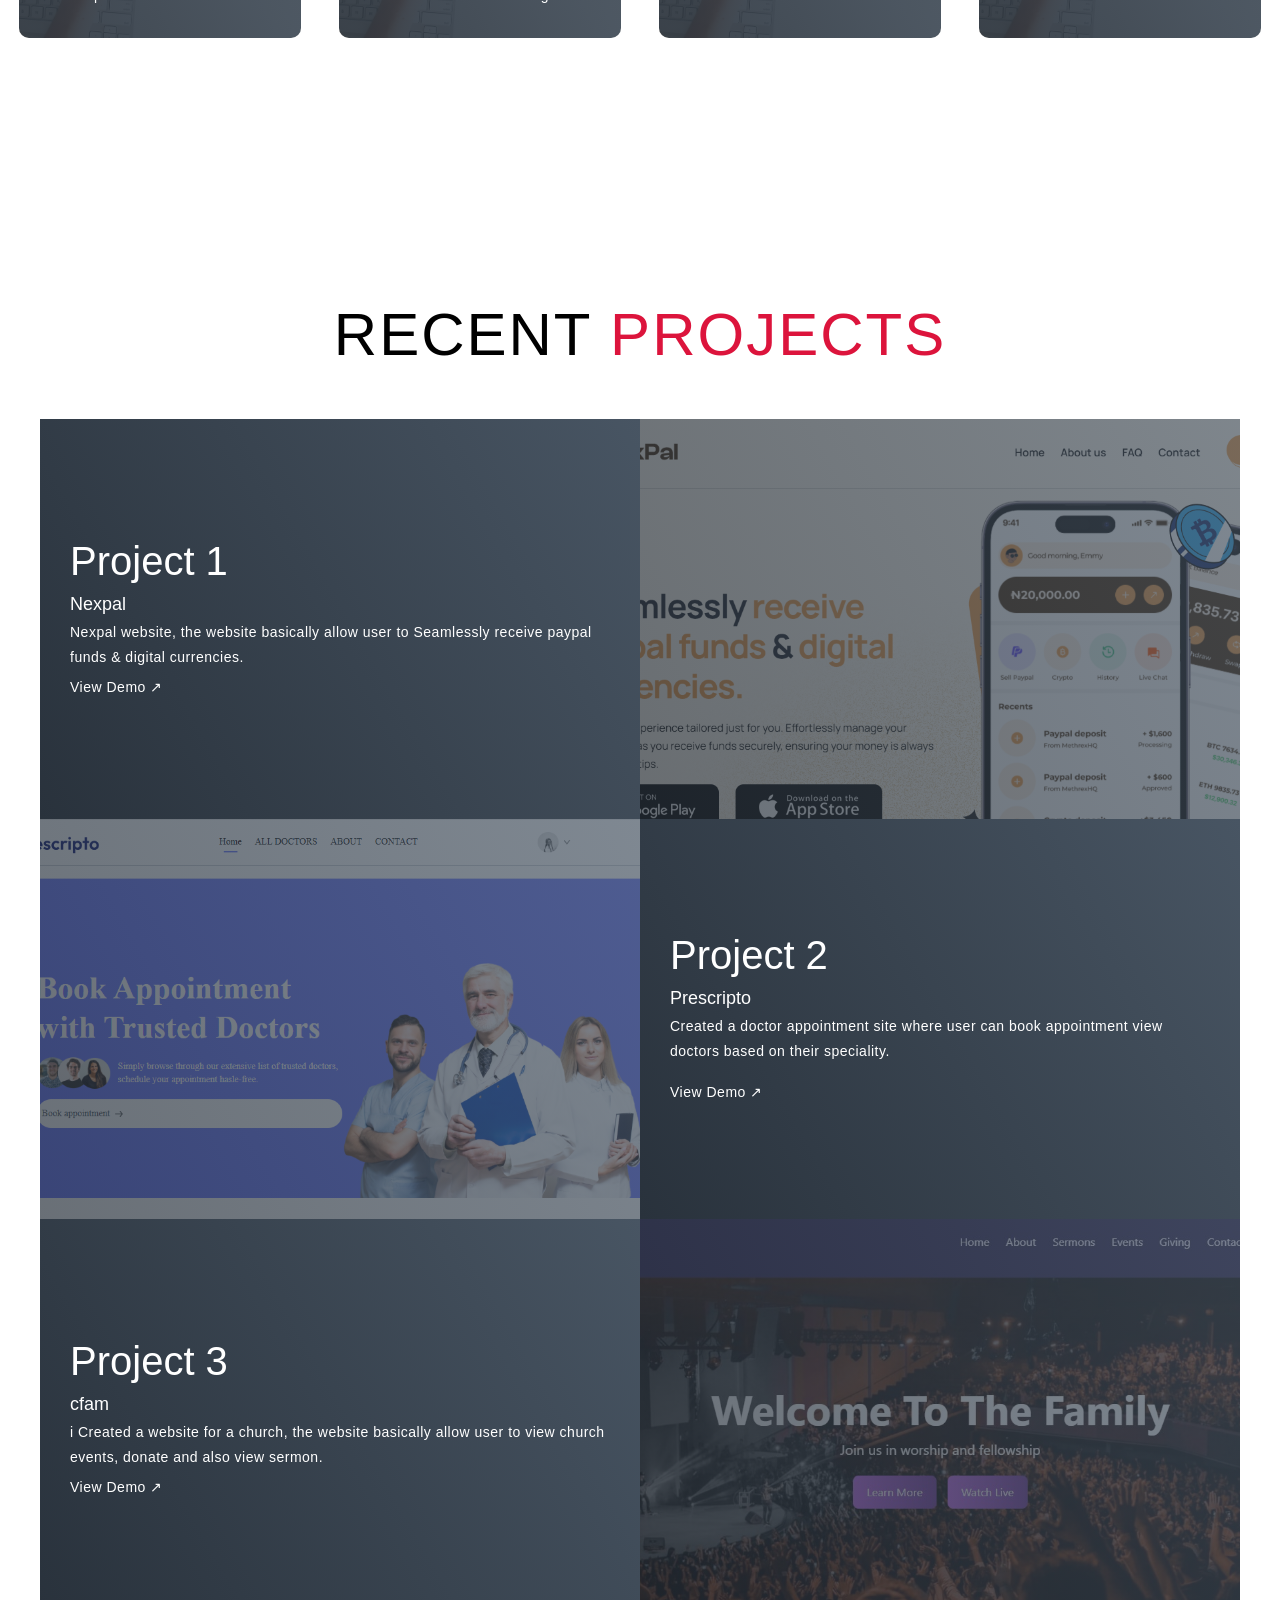
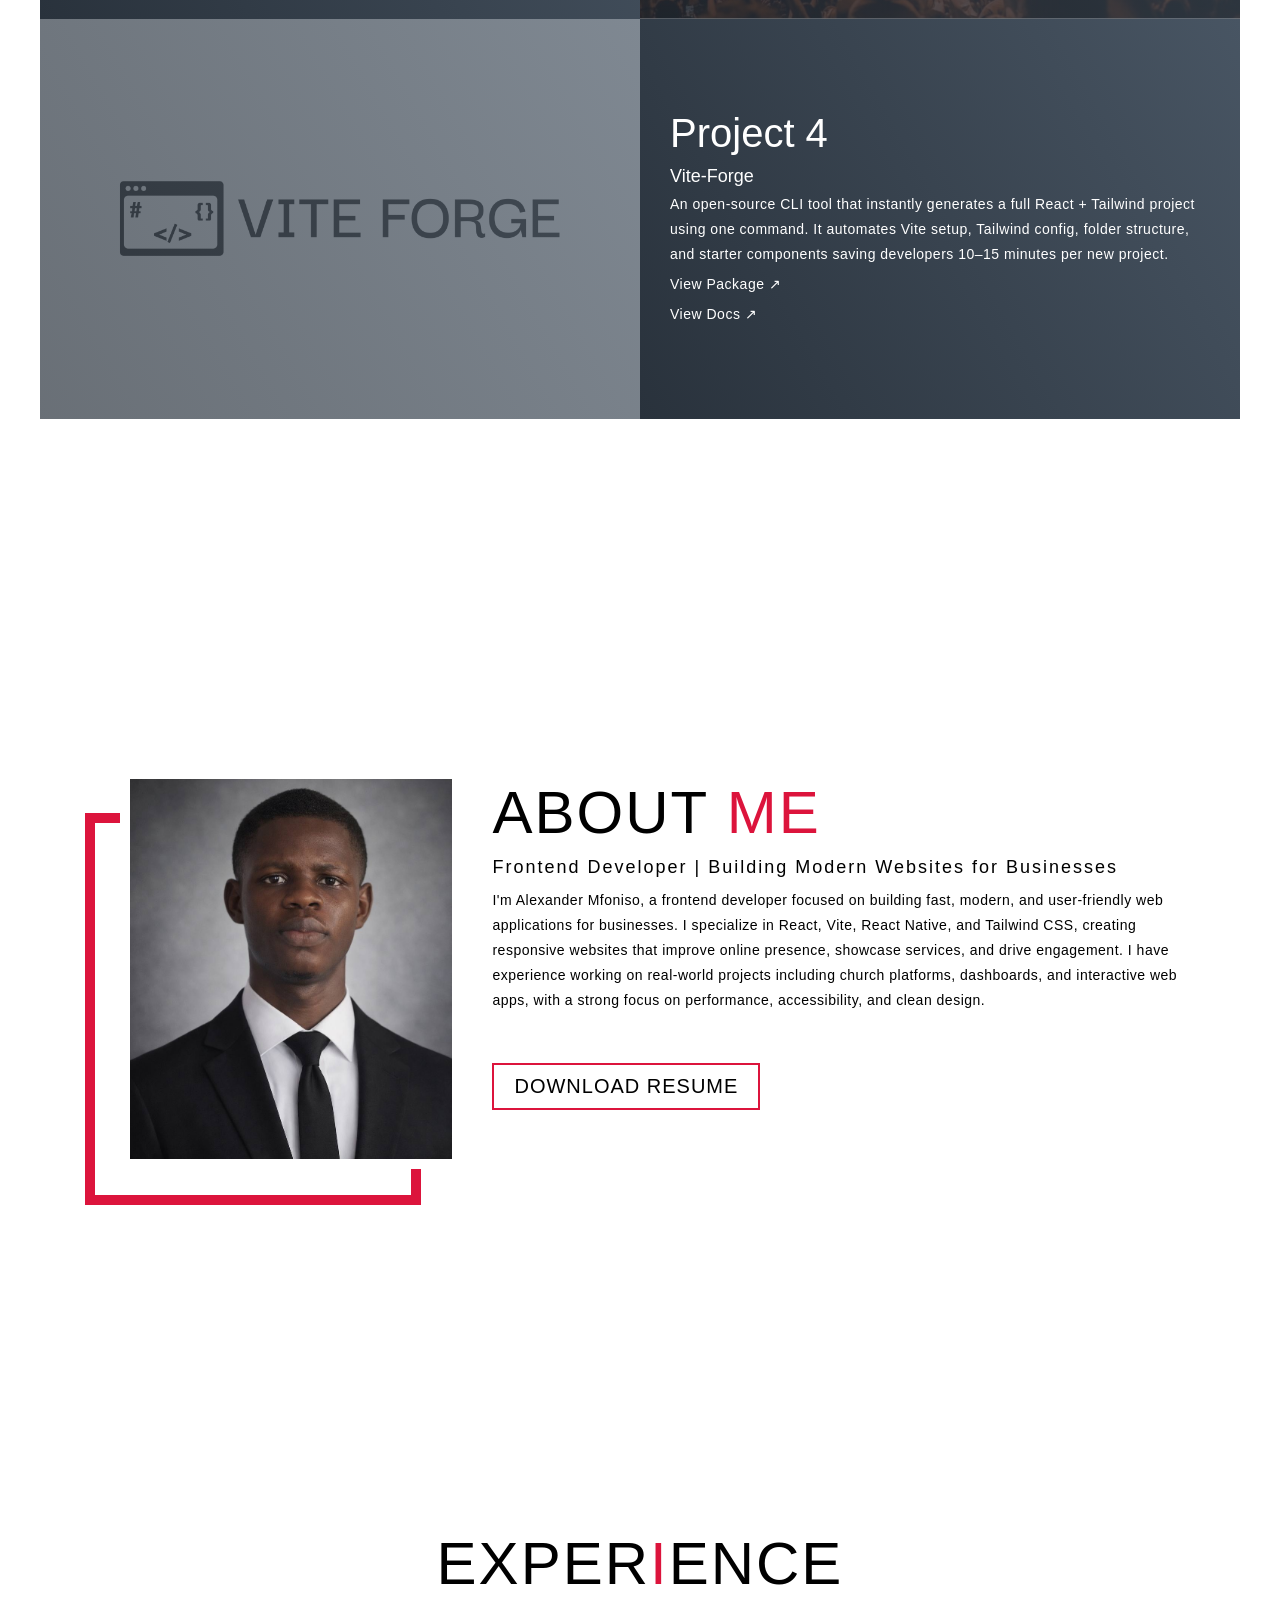
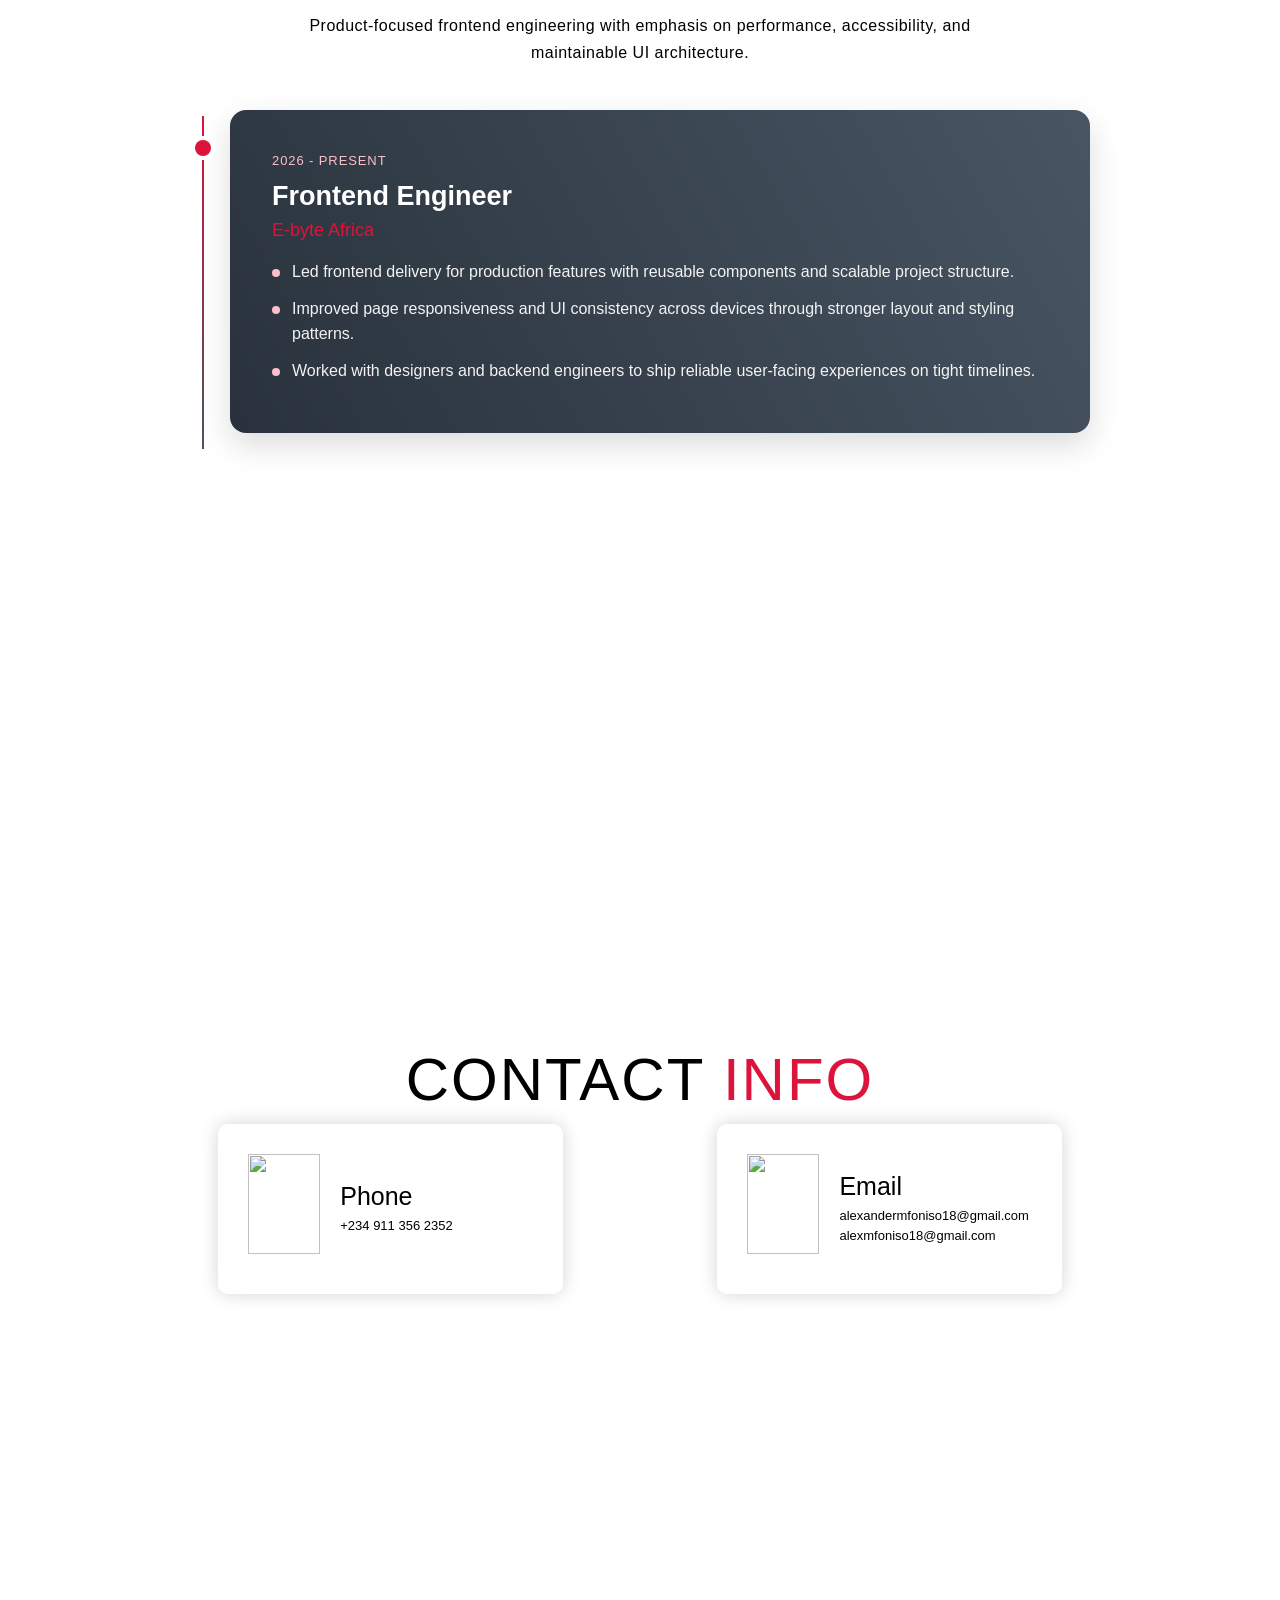
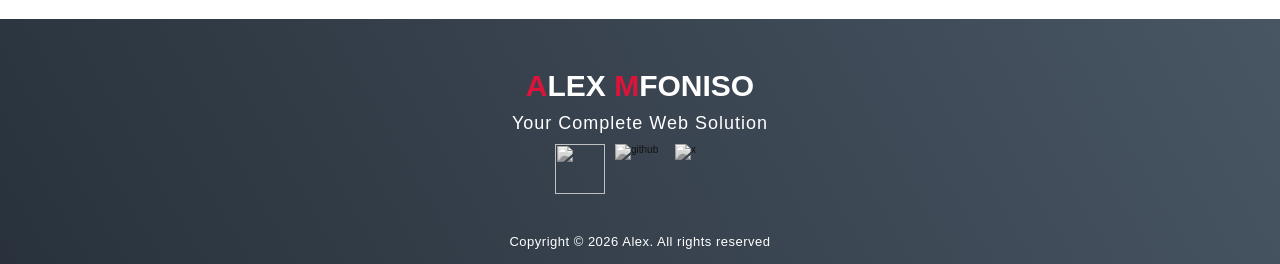
==== commit b36eba1e: "omo" ====
--- a/index.html
+++ b/index.html
@@ -206,9 +206,9 @@
               </p>
               <p>
                 <a
-                  href="https://github.com/Alex-Mfoniso/vite-forge"
+                  href="https://vite-forge.vercel.app"
                   style="color: white"
-                  >View Code ↗</a
+                  >View Docs ↗</a
                 >
               </p>
             </div>
@@ -272,7 +272,7 @@
 
   I have experience working on real-world projects including church platforms, dashboards, and interactive web apps, with a strong focus on performance, accessibility, and clean design.
 </p>
-          <a href="./Alexander Mfoniso cv.docx" class="cta">Download Resume</a>
+         <a href="./Alexander Mfoniso cv.pdf" class="cta">Download Resume</a>
         </div>
       </div>
     </section>
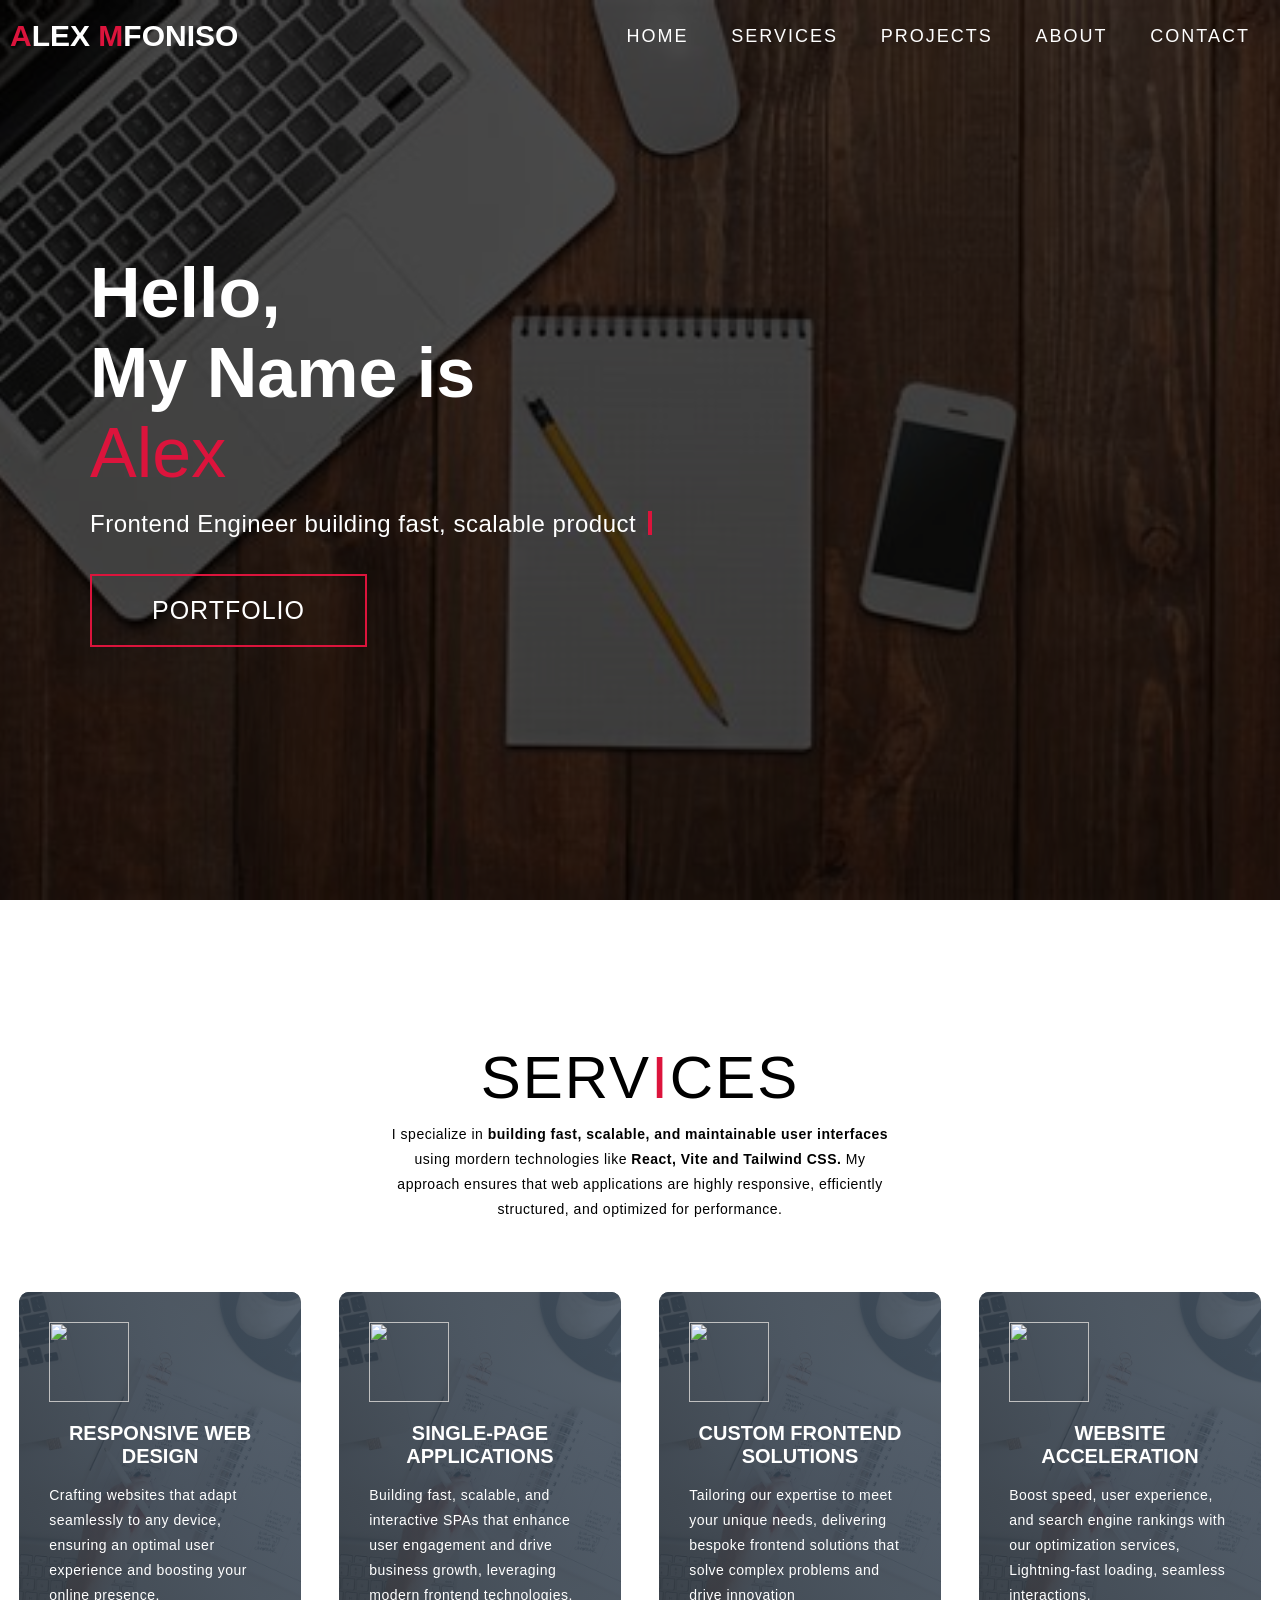
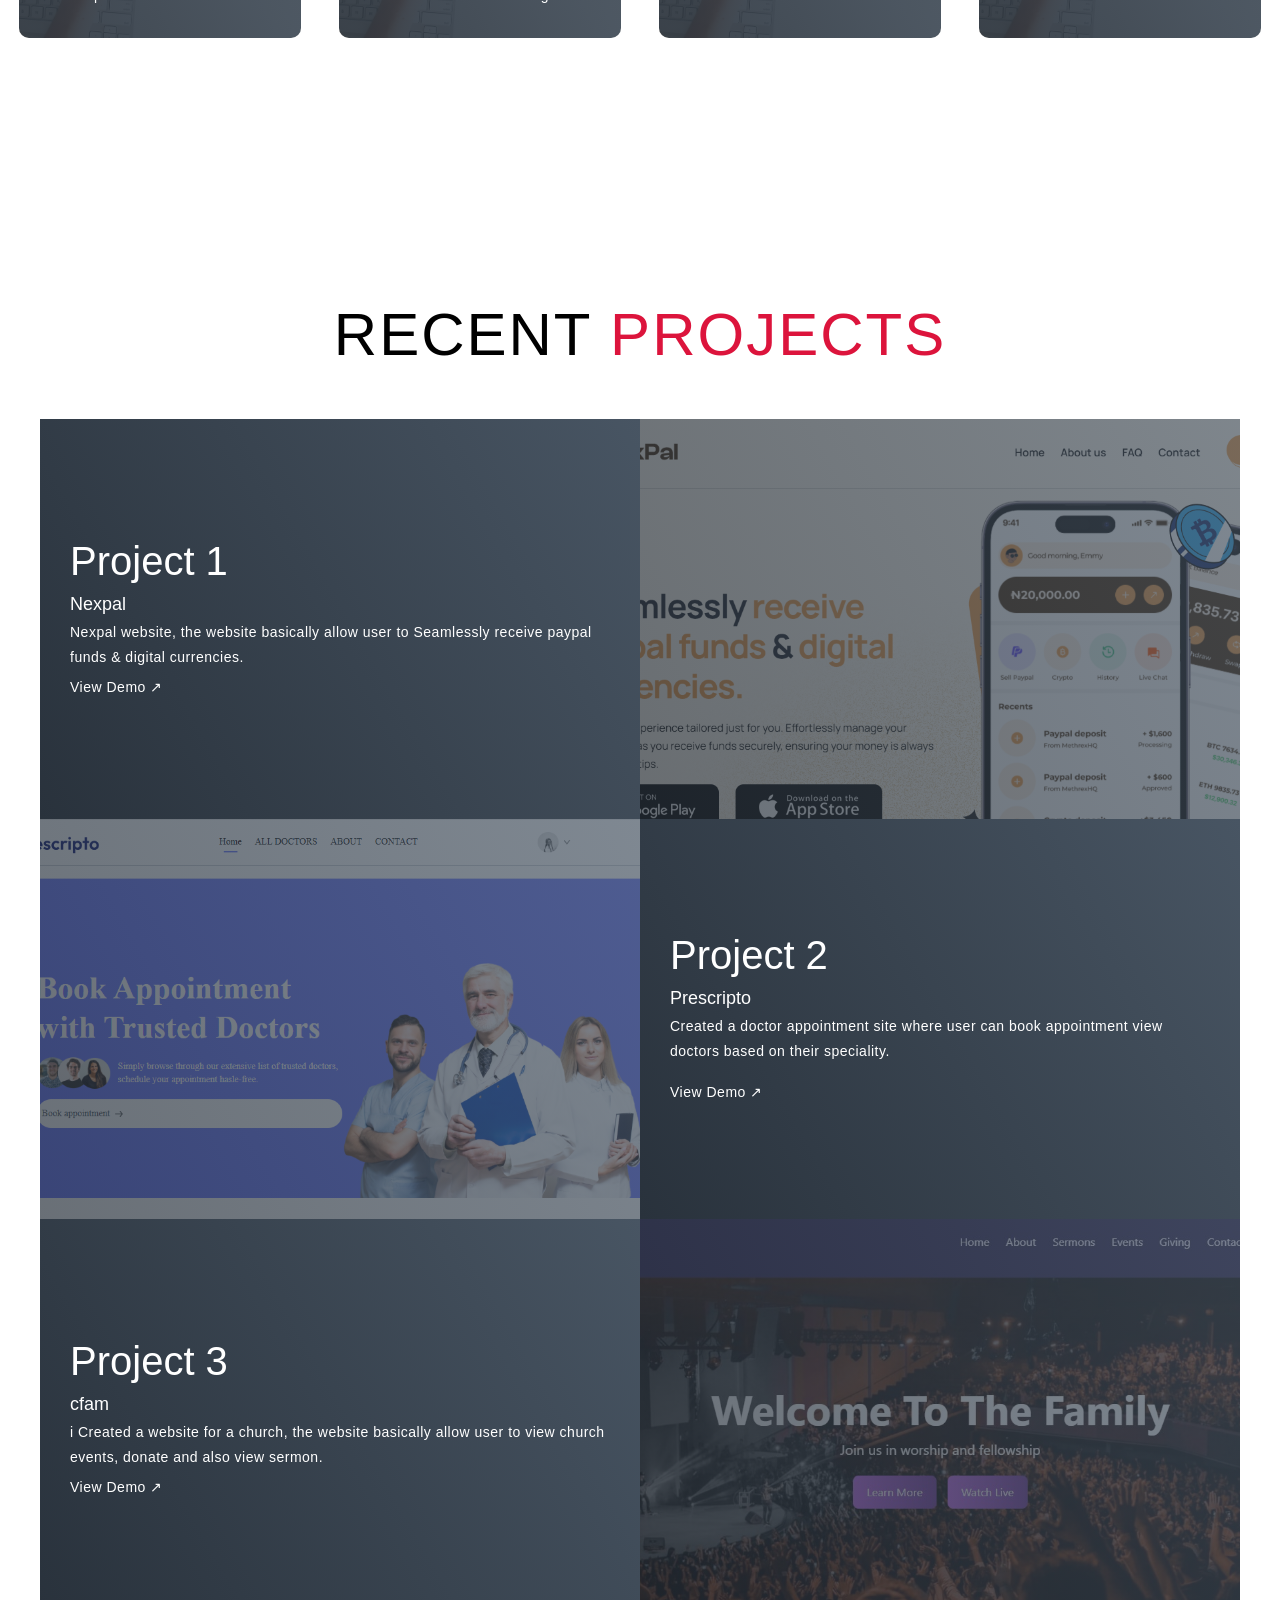
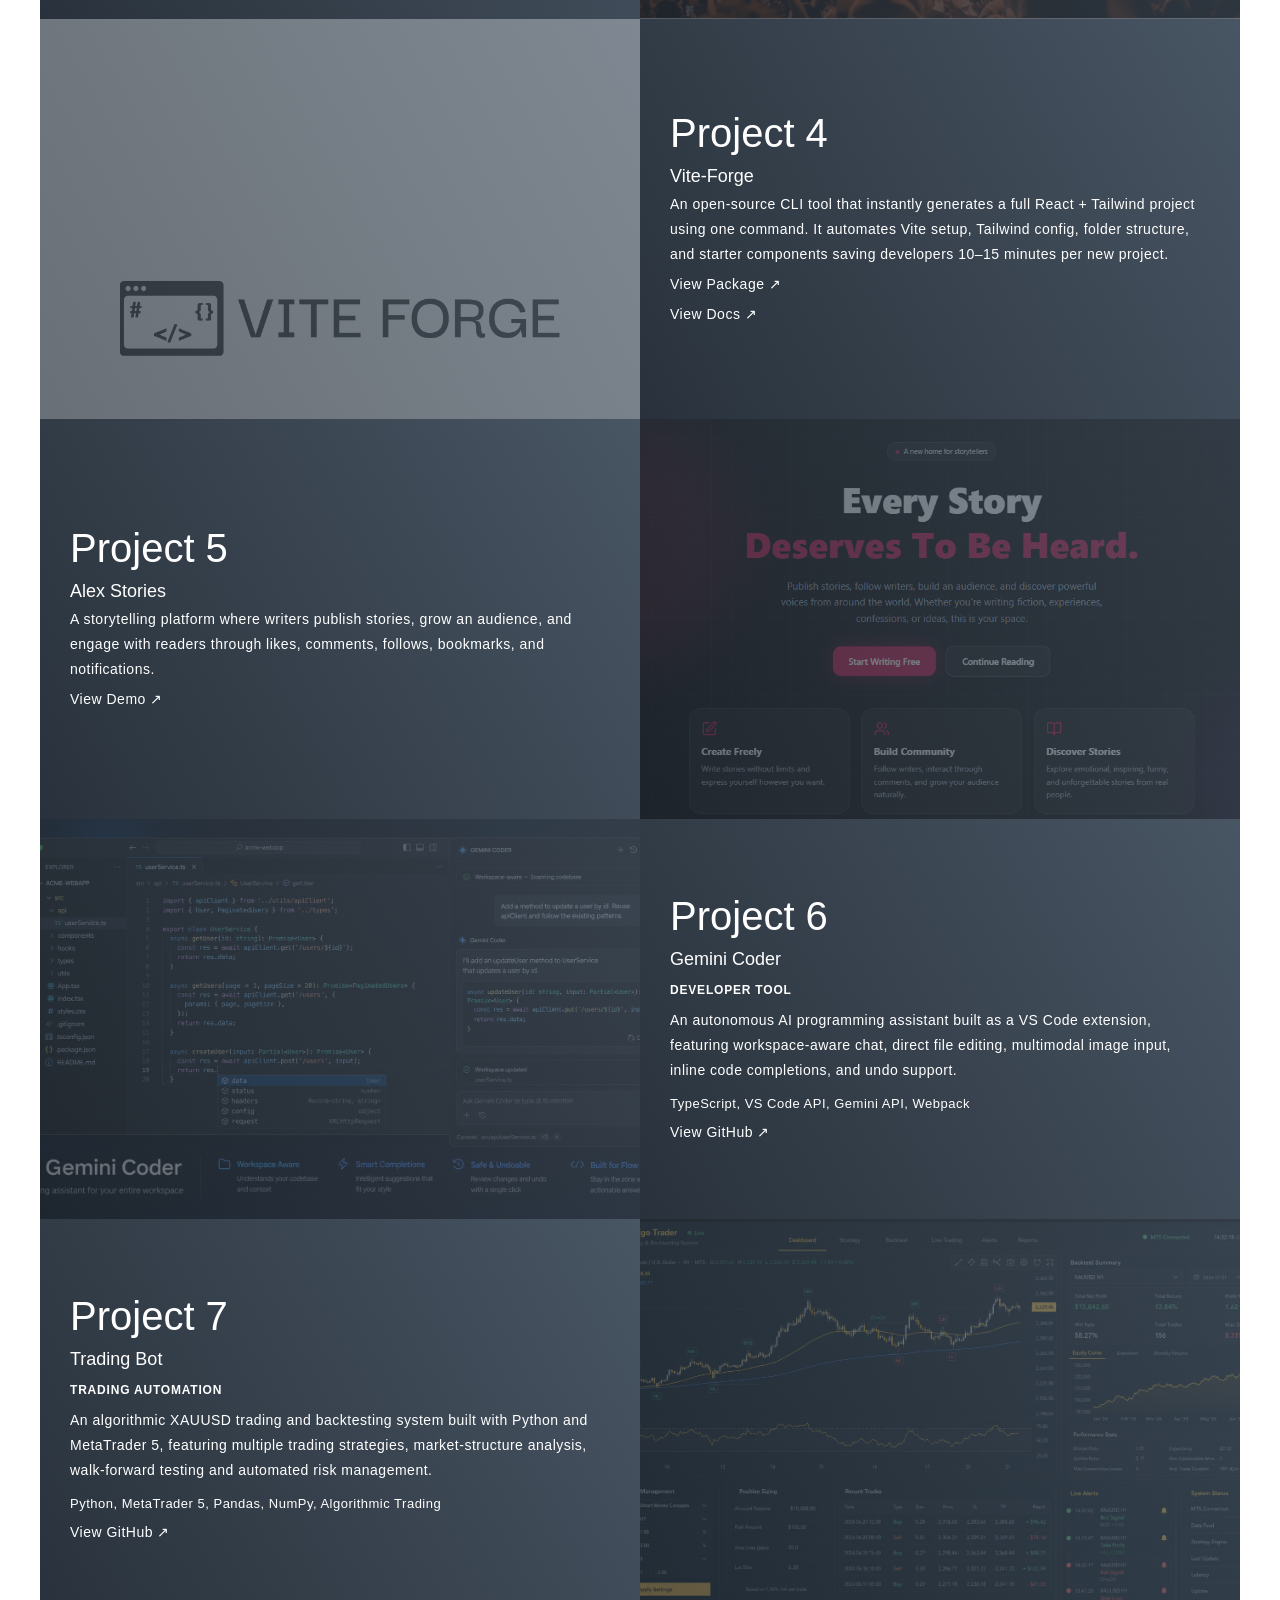
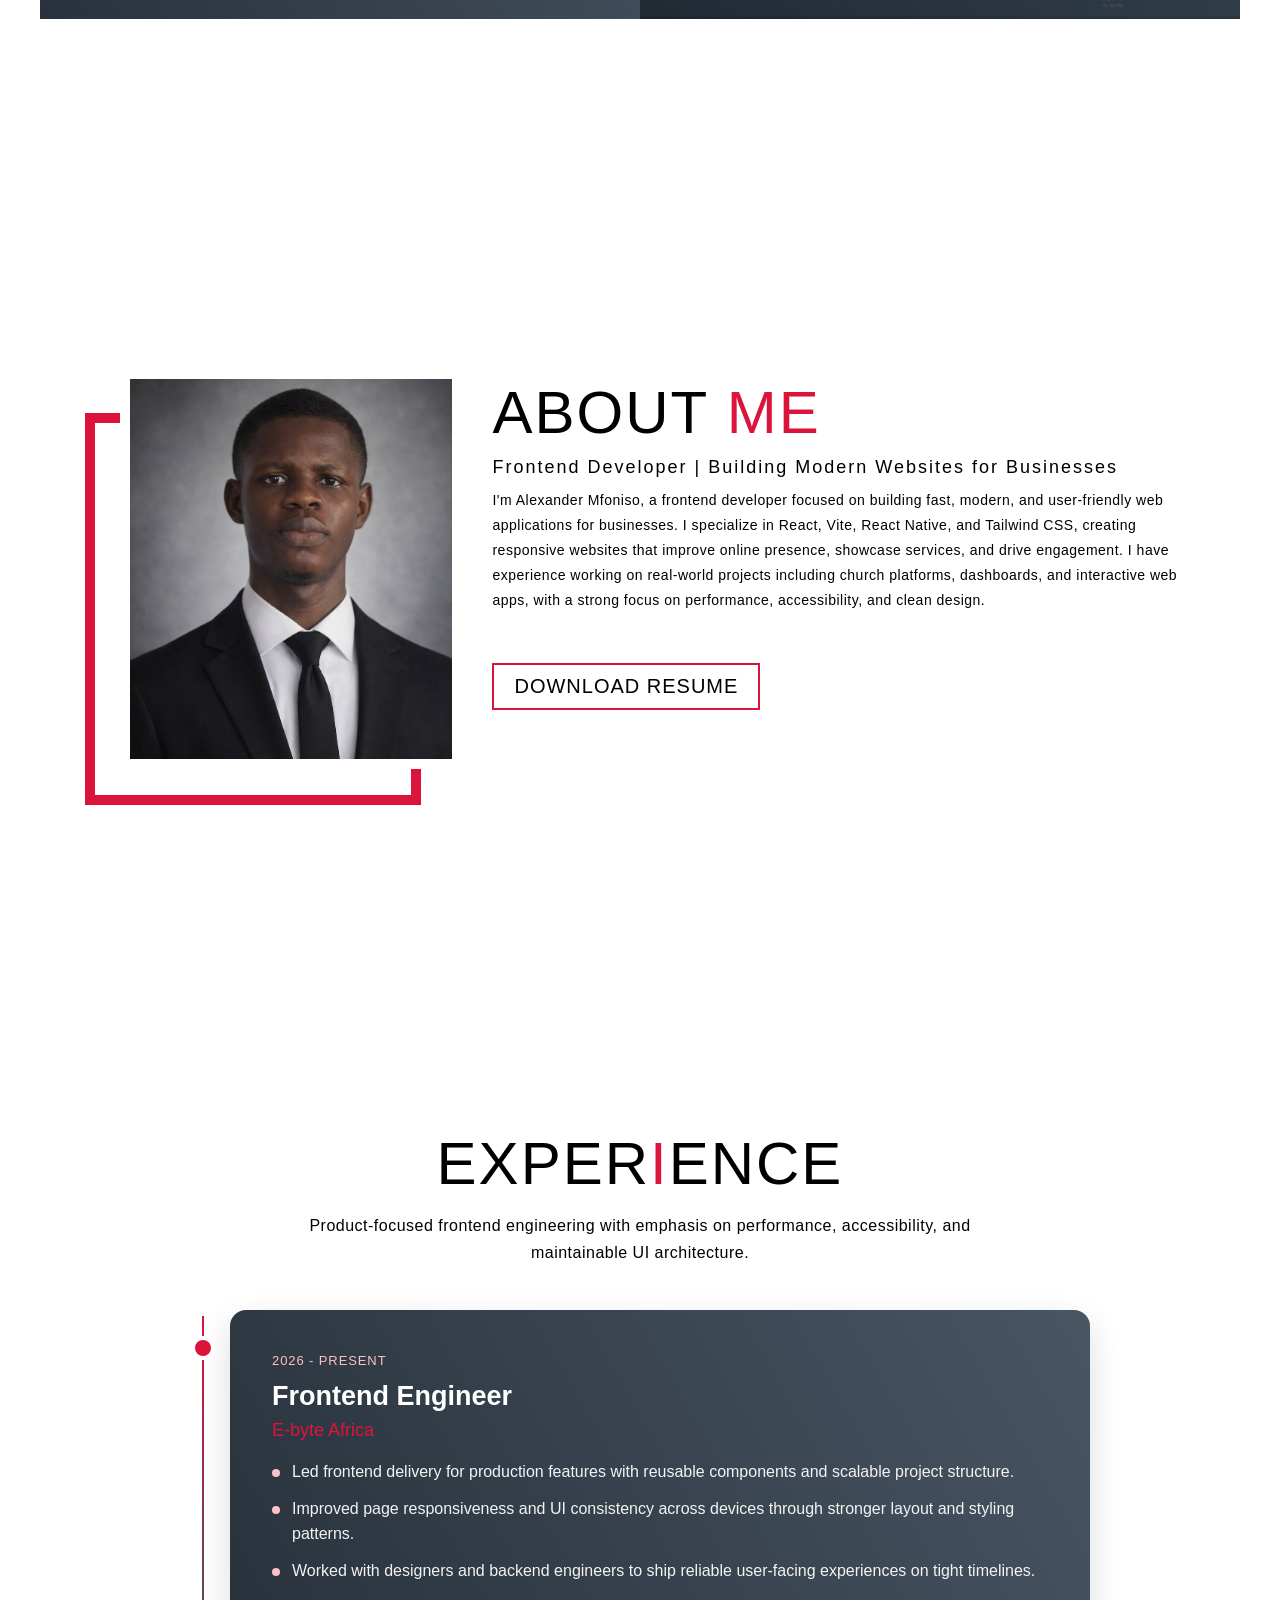
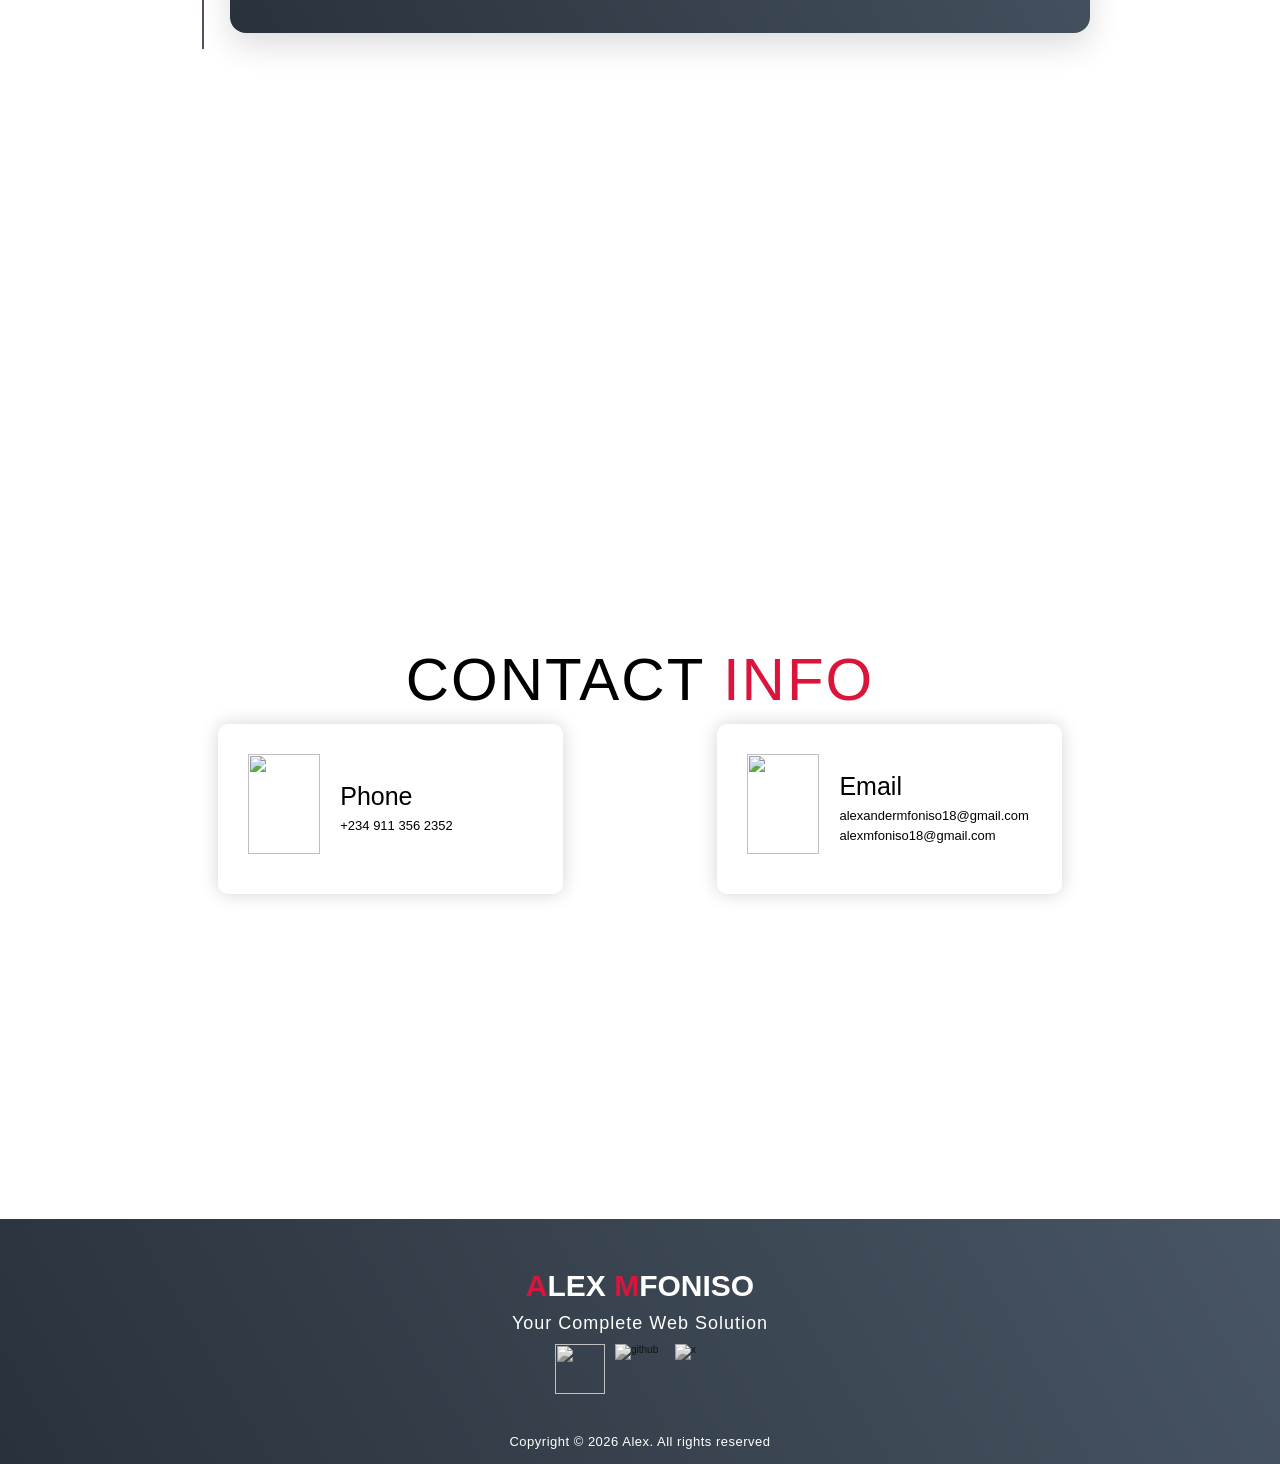
==== commit 12bbd3b2: "chimo" ====
--- a/index.html
+++ b/index.html
@@ -46,6 +46,10 @@
           <h1>Hello, <span></span></h1>
           <h1>My Name is <span></span></h1>
           <h1>Alex <span></span></h1>
+          <p class="hero-typewriter" aria-live="polite">
+            <span class="hero-typewriter__text"></span>
+            <span class="hero-typewriter__cursor" aria-hidden="true"></span>
+          </p>
           <a href="#projects" type="button" class="cta">Portfolio</a>
         </div>
       </div>
@@ -139,7 +143,7 @@
                 receive paypal funds & digital currencies.
               </p>
               <p>
-                <a href="https://newnexpal.netlify.app/" style="color: white"
+                <a href="https://newnexpal.netlify.app/" target="_blank" rel="noopener noreferrer" style="color: white"
                   >View Demo ↗
                 </a>
               </p>
@@ -160,6 +164,8 @@
               <p>
                 <a
                   href="https://alex-prescripto.vercel.app/"
+                  target="_blank"
+                  rel="noopener noreferrer"
                   style="color: white"
                   >View Demo ↗</a
                 >
@@ -178,7 +184,7 @@
                 user to view church events, donate and also view sermon.
               </p>
               <p>
-                <a href="https://cfam.vercel.app/" style="color: white"
+                <a href="https://cfam.vercel.app/" target="_blank" rel="noopener noreferrer" style="color: white"
                   >View Demo ↗
                 </a>
               </p>
@@ -200,6 +206,8 @@
               <p>
                 <a
                   href="https://www.npmjs.com/package/vite-forge"
+                  target="_blank"
+                  rel="noopener noreferrer"
                   style="color: white"
                   >View Package ↗</a
                 >
@@ -207,6 +215,8 @@
               <p>
                 <a
                   href="https://vite-forge.vercel.app"
+                  target="_blank"
+                  rel="noopener noreferrer"
                   style="color: white"
                   >View Docs ↗</a
                 >
@@ -214,6 +224,85 @@
             </div>
             <div class="project-img">
               <img src="./img/viteforge.png" alt="vite forge preview" />
+            </div>
+          </div>
+          <div class="project-item">
+            <div class="project-info">
+              <h1>Project 5</h1>
+              <h2>Alex Stories</h2>
+              <p>
+                A storytelling platform where writers publish stories, grow an
+                audience, and engage with readers through likes, comments,
+                follows, bookmarks, and notifications.
+              </p>
+              <p>
+                <a href="https://alex-stories.vercel.app/" target="_blank" rel="noopener noreferrer" style="color: white"
+                  >View Demo ↗
+                </a>
+              </p>
+            </div>
+            <div class="project-img">
+              <img
+                src="./img/alexstories.png"
+                alt="Alex Stories preview"
+                class="project-image--stories"
+              />
+            </div>
+          </div>
+          <div class="project-item">
+            <div class="project-info">
+              <h1>Project 6</h1>
+              <h2>Gemini Coder</h2>
+              <p class="project-category">Developer Tool</p>
+              <p>
+                An autonomous AI programming assistant built as a VS Code
+                extension, featuring workspace-aware chat, direct file editing,
+                multimodal image input, inline code completions, and undo
+                support.
+              </p>
+              <p class="project-tags">
+                TypeScript, VS Code API, Gemini API, Webpack
+              </p>
+              <p>
+                <a
+                  href="https://github.com/Alex-mfoniso/gemini-vscode"
+                  target="_blank"
+                  rel="noopener noreferrer"
+                  style="color: white"
+                  >View GitHub ↗
+                </a>
+              </p>
+            </div>
+            <div class="project-img">
+              <img src="./img/gemini-coder.png" alt="Gemini Coder preview" />
+            </div>
+          </div>
+          <div class="project-item">
+            <div class="project-info">
+              <h1>Project 7</h1>
+              <h2>Trading Bot</h2>
+              <p class="project-category">Trading Automation</p>
+              <p>
+                An algorithmic XAUUSD trading and backtesting system built with
+                Python and MetaTrader 5, featuring multiple trading strategies,
+                market-structure analysis, walk-forward testing and automated
+                risk management.
+              </p>
+              <p class="project-tags">
+                Python, MetaTrader 5, Pandas, NumPy, Algorithmic Trading
+              </p>
+              <p>
+                <a
+                  href="https://github.com/Alex-mfoniso/Trading-bot"
+                  target="_blank"
+                  rel="noopener noreferrer"
+                  style="color: white"
+                  >View GitHub ↗
+                </a>
+              </p>
+            </div>
+            <div class="project-img">
+              <img src="./img/trading-bot.png" alt="Trading Bot preview" />
             </div>
           </div>
 
@@ -389,7 +478,7 @@
             <a
               href="https://x.com/alexanderm51531?t=8LmzE1_ideDgaeTPoXvEkA&s=09"
               ><img
-                width="50"
+                width="50"                        
                 height="50"
                 src="https://img.icons8.com/bubbles/50/x.png"
                 alt="x"
--- a/style.css
+++ b/style.css
@@ -389,6 +389,34 @@
 #hero h1:nth-child(3) span {
   animation-delay: 2.5s;
 }
+#hero .hero-typewriter {
+  display: block;
+  width: 100%;
+  max-width: 100%;
+  margin-top: 12px;
+  min-height: 2.9rem;
+  color: white;
+  font-size: 1.8rem;
+  font-weight: 400;
+  line-height: 1.6;
+  letter-spacing: 0.05rem;
+}
+#hero .hero-typewriter__text {
+  display: inline;
+}
+#hero .hero-typewriter__cursor {
+  display: inline-block;
+  width: 0.18em;
+  height: 1em;
+  margin-left: 0.18em;
+  background-color: crimson;
+  vertical-align: -0.12em;
+  animation: hero_cursor_blink 1s step-end infinite;
+}
+#hero .hero-typewriter.is-complete .hero-typewriter__cursor {
+  opacity: 0;
+  animation: none;
+}
 
 /* End Hero Section */
 
@@ -503,6 +531,36 @@
 #projects .project-info p {
   color: white;
 }
+#projects .project-category {
+  margin-top: 8px;
+  font-size: 1.2rem;
+  font-weight: 600;
+  letter-spacing: 0.08rem;
+  text-transform: uppercase;
+  color: #fbc0c9;
+}
+#projects .project-tags {
+  margin-top: 10px;
+  font-size: 1.3rem;
+  line-height: 2.2rem;
+  color: rgba(255, 255, 255, 0.86);
+}
+#projects .project-link {
+  display: inline-block;
+  margin-top: 10px;
+  padding: 10px 18px;
+  border: 2px solid crimson;
+  font-size: 1.4rem;
+  font-weight: 600;
+  letter-spacing: 0.08rem;
+  text-transform: uppercase;
+  transition: 0.3s ease;
+  transition-property: background-color, color;
+}
+#projects .project-link:hover {
+  background-color: crimson;
+  color: white;
+}
 #projects .project-img {
   flex-basis: 50%;
   height: 300px;
@@ -521,8 +579,89 @@
 }
 #projects .project-img img {
   transition: 0.3s ease transform;
+  object-position: center top;
+}
+#projects .project-image--stories {
+  object-position: center top;
+}
+#projects .project-placeholder {
+  width: 100%;
+  height: 100%;
+  padding: 26px;
+  display: flex;
+  flex-direction: column;
+  justify-content: space-between;
+  color: white;
+  background: linear-gradient(135deg, #1f2937 0%, #485563 100%);
+  position: relative;
+  overflow: hidden;
+  transition: 0.3s ease transform;
+}
+#projects .project-placeholder::before {
+  content: "";
+  position: absolute;
+  inset: 18px;
+  border: 1px solid rgba(255, 255, 255, 0.12);
+  border-radius: 8px;
+  pointer-events: none;
+}
+#projects .project-placeholder__top {
+  position: relative;
+  display: flex;
+  justify-content: space-between;
+  gap: 12px;
+  font-size: 1.2rem;
+  font-weight: 600;
+  letter-spacing: 0.08rem;
+  text-transform: uppercase;
+  color: #fbc0c9;
+}
+#projects .project-placeholder__code {
+  position: relative;
+  display: flex;
+  align-items: center;
+  justify-content: center;
+  gap: 28px;
+  min-height: 120px;
+  font-size: 4.4rem;
+  font-weight: 700;
+  color: rgba(255, 255, 255, 0.94);
+}
+#projects .project-placeholder__chart {
+  position: relative;
+  display: grid;
+  grid-template-columns: repeat(6, 1fr);
+  gap: 10px;
+  align-items: end;
+  min-height: 120px;
+}
+#projects .project-placeholder__chart span {
+  display: block;
+  border-radius: 6px 6px 0 0;
+  background: linear-gradient(180deg, crimson 0%, #fbc0c9 100%);
+}
+#projects .project-placeholder--trading .project-placeholder__chart span:nth-child(1) {
+  height: 38px;
+}
+#projects .project-placeholder--trading .project-placeholder__chart span:nth-child(2) {
+  height: 72px;
+}
+#projects .project-placeholder--trading .project-placeholder__chart span:nth-child(3) {
+  height: 54px;
+}
+#projects .project-placeholder--trading .project-placeholder__chart span:nth-child(4) {
+  height: 98px;
+}
+#projects .project-placeholder--trading .project-placeholder__chart span:nth-child(5) {
+  height: 64px;
+}
+#projects .project-placeholder--trading .project-placeholder__chart span:nth-child(6) {
+  height: 110px;
 }
 #projects .project-item:hover .project-img img {
+  transform: scale(1.1);
+}
+#projects .project-item:hover .project-placeholder {
   transform: scale(1.1);
 }
 /* End Projects section */
@@ -692,6 +831,16 @@
     font-weight: 500;
   }
 }
+@keyframes hero_cursor_blink {
+  0%,
+  49% {
+    opacity: 1;
+  }
+  50%,
+  100% {
+    opacity: 0;
+  }
+}
 /* End Keyframes */
 
 /* Media Query For Tablet */
@@ -707,6 +856,10 @@
   /* Hero */
   #hero h1 {
     font-size: 7rem;
+  }
+  #hero .hero-typewriter {
+    font-size: 2.4rem;
+    min-height: 3.9rem;
   }
   /* End Hero */
 
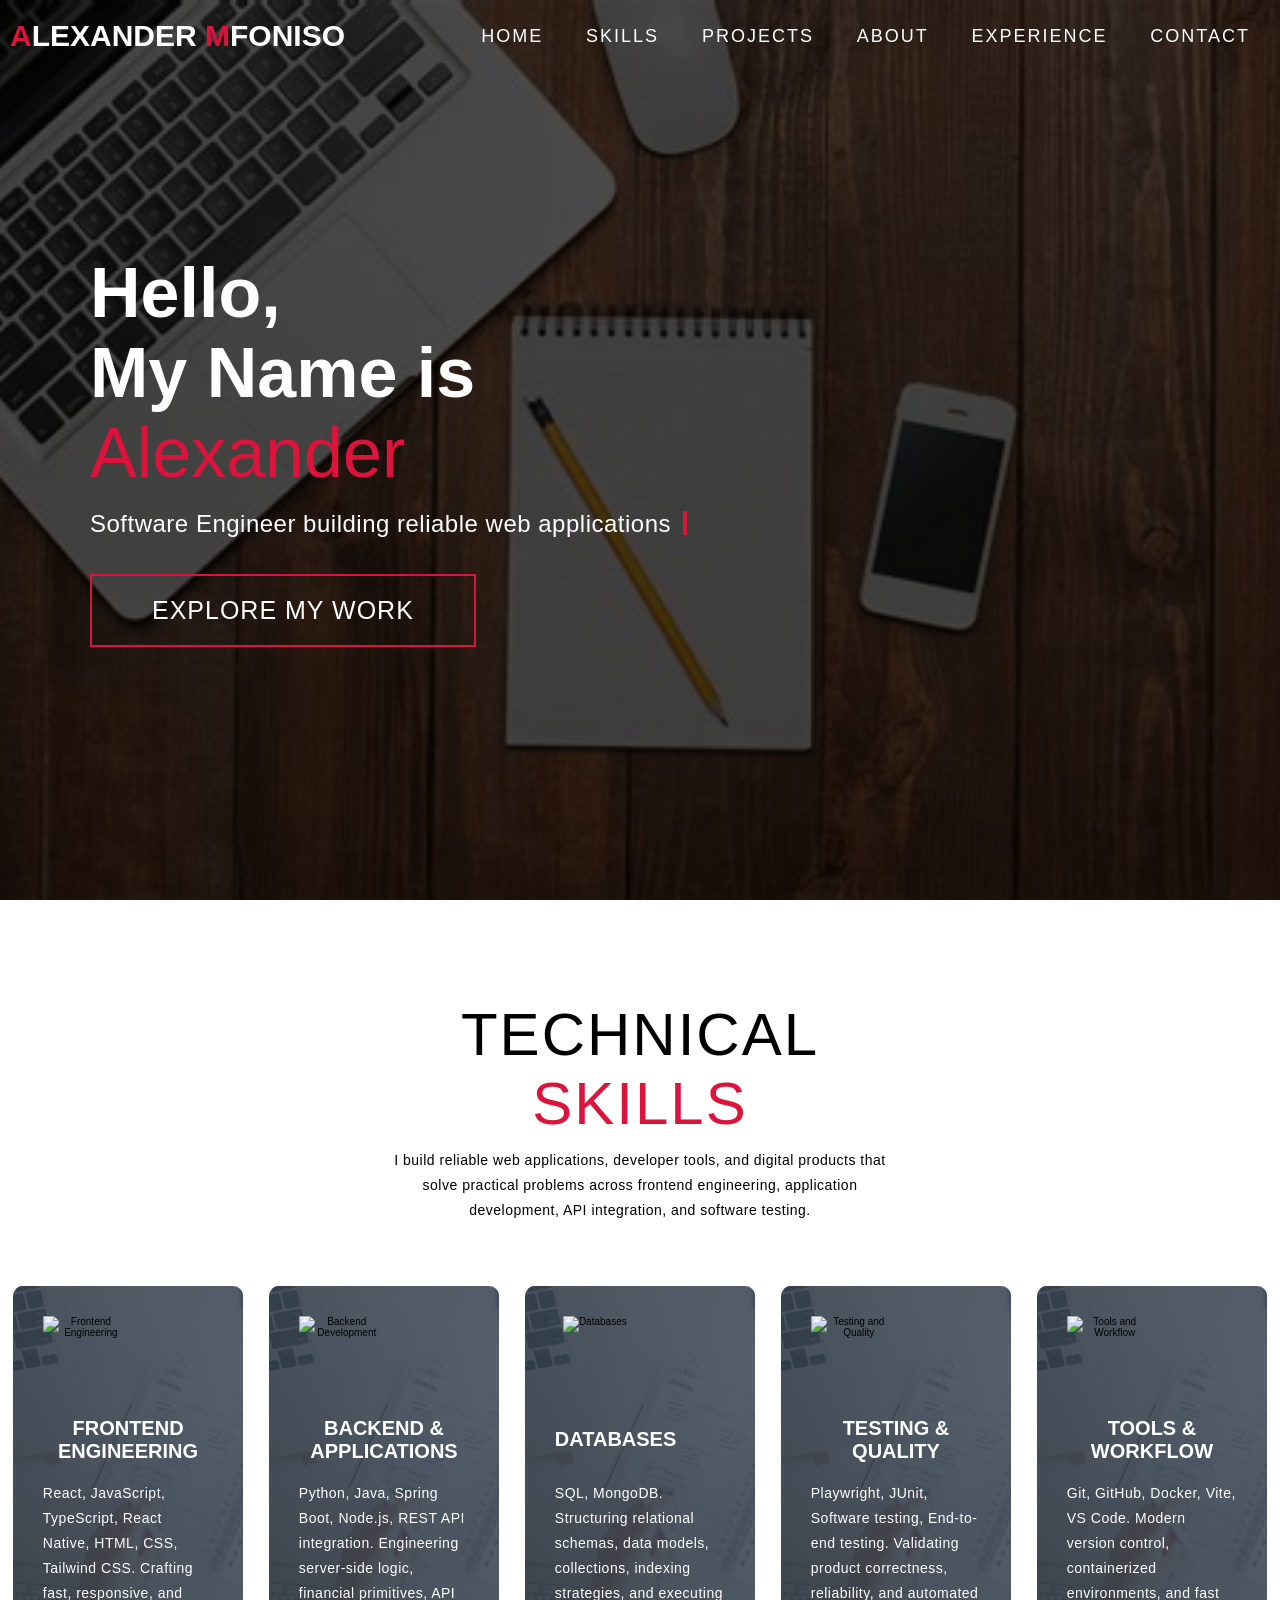
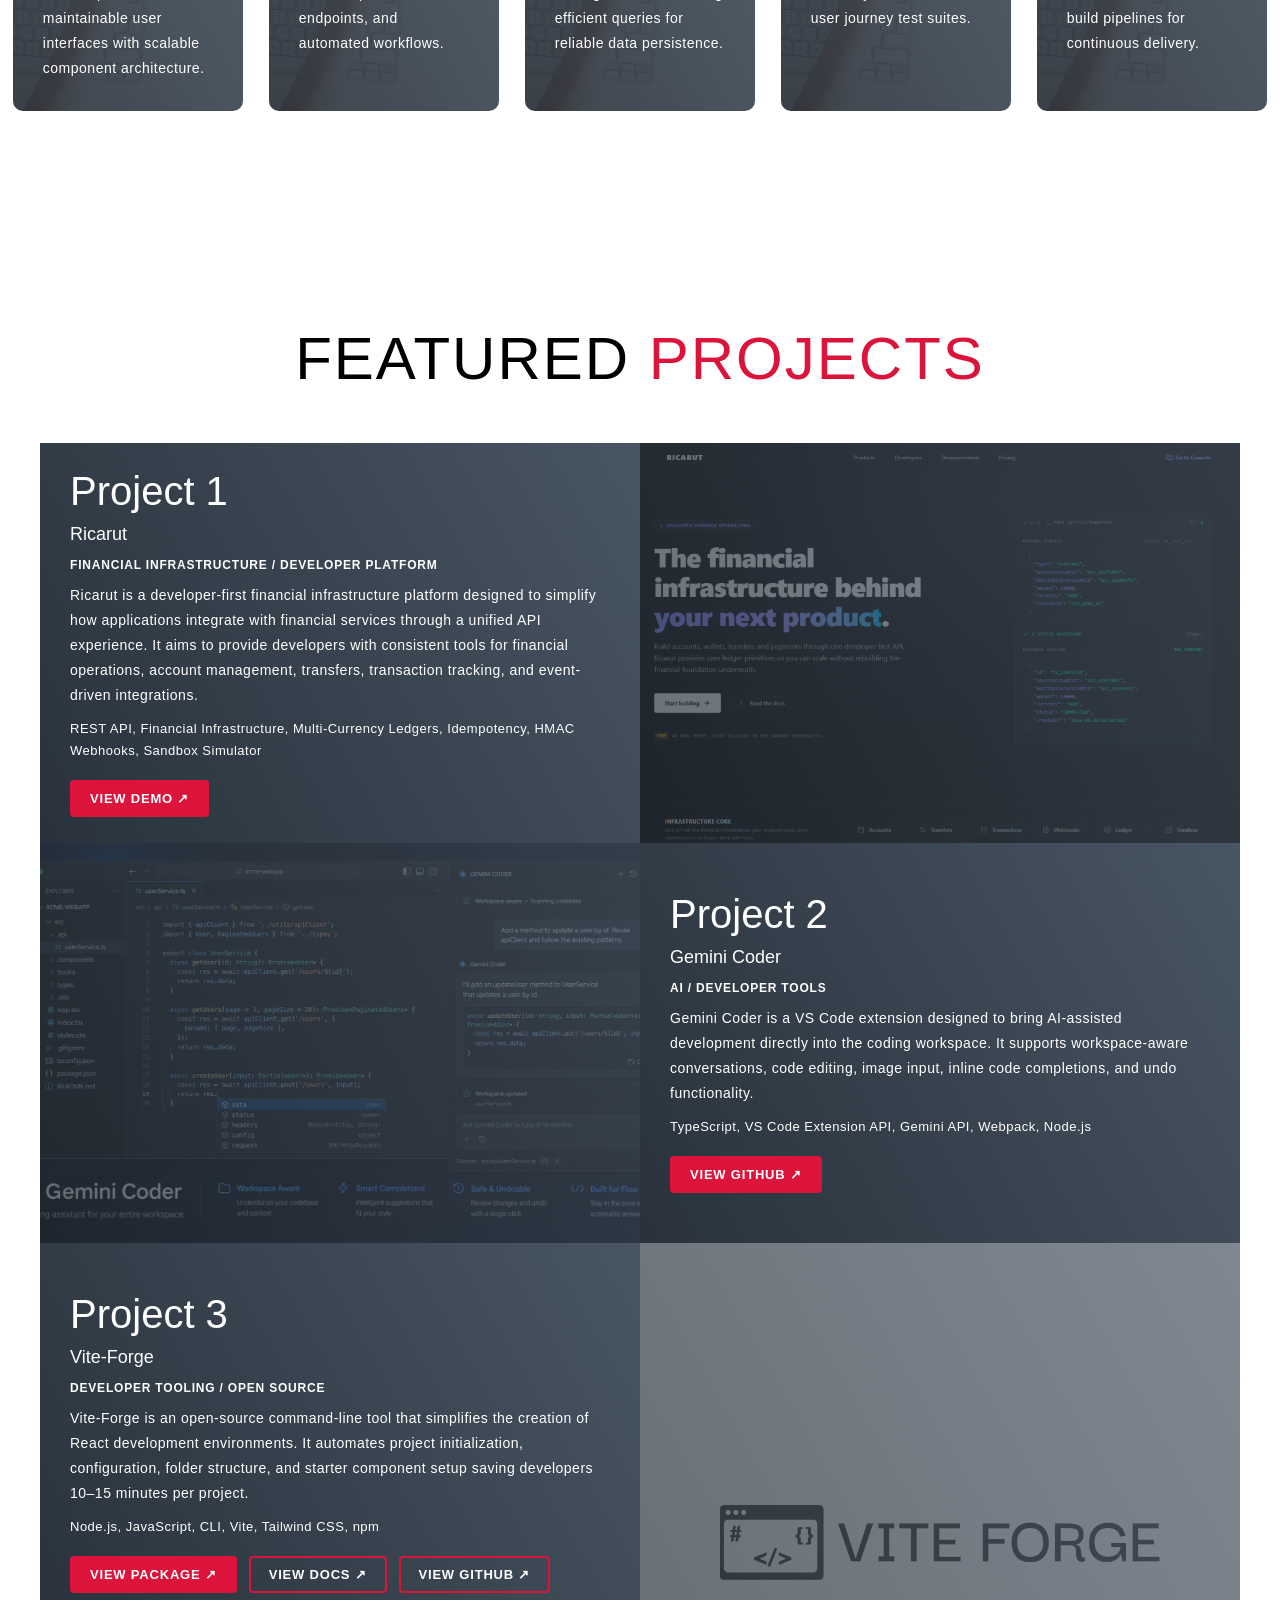
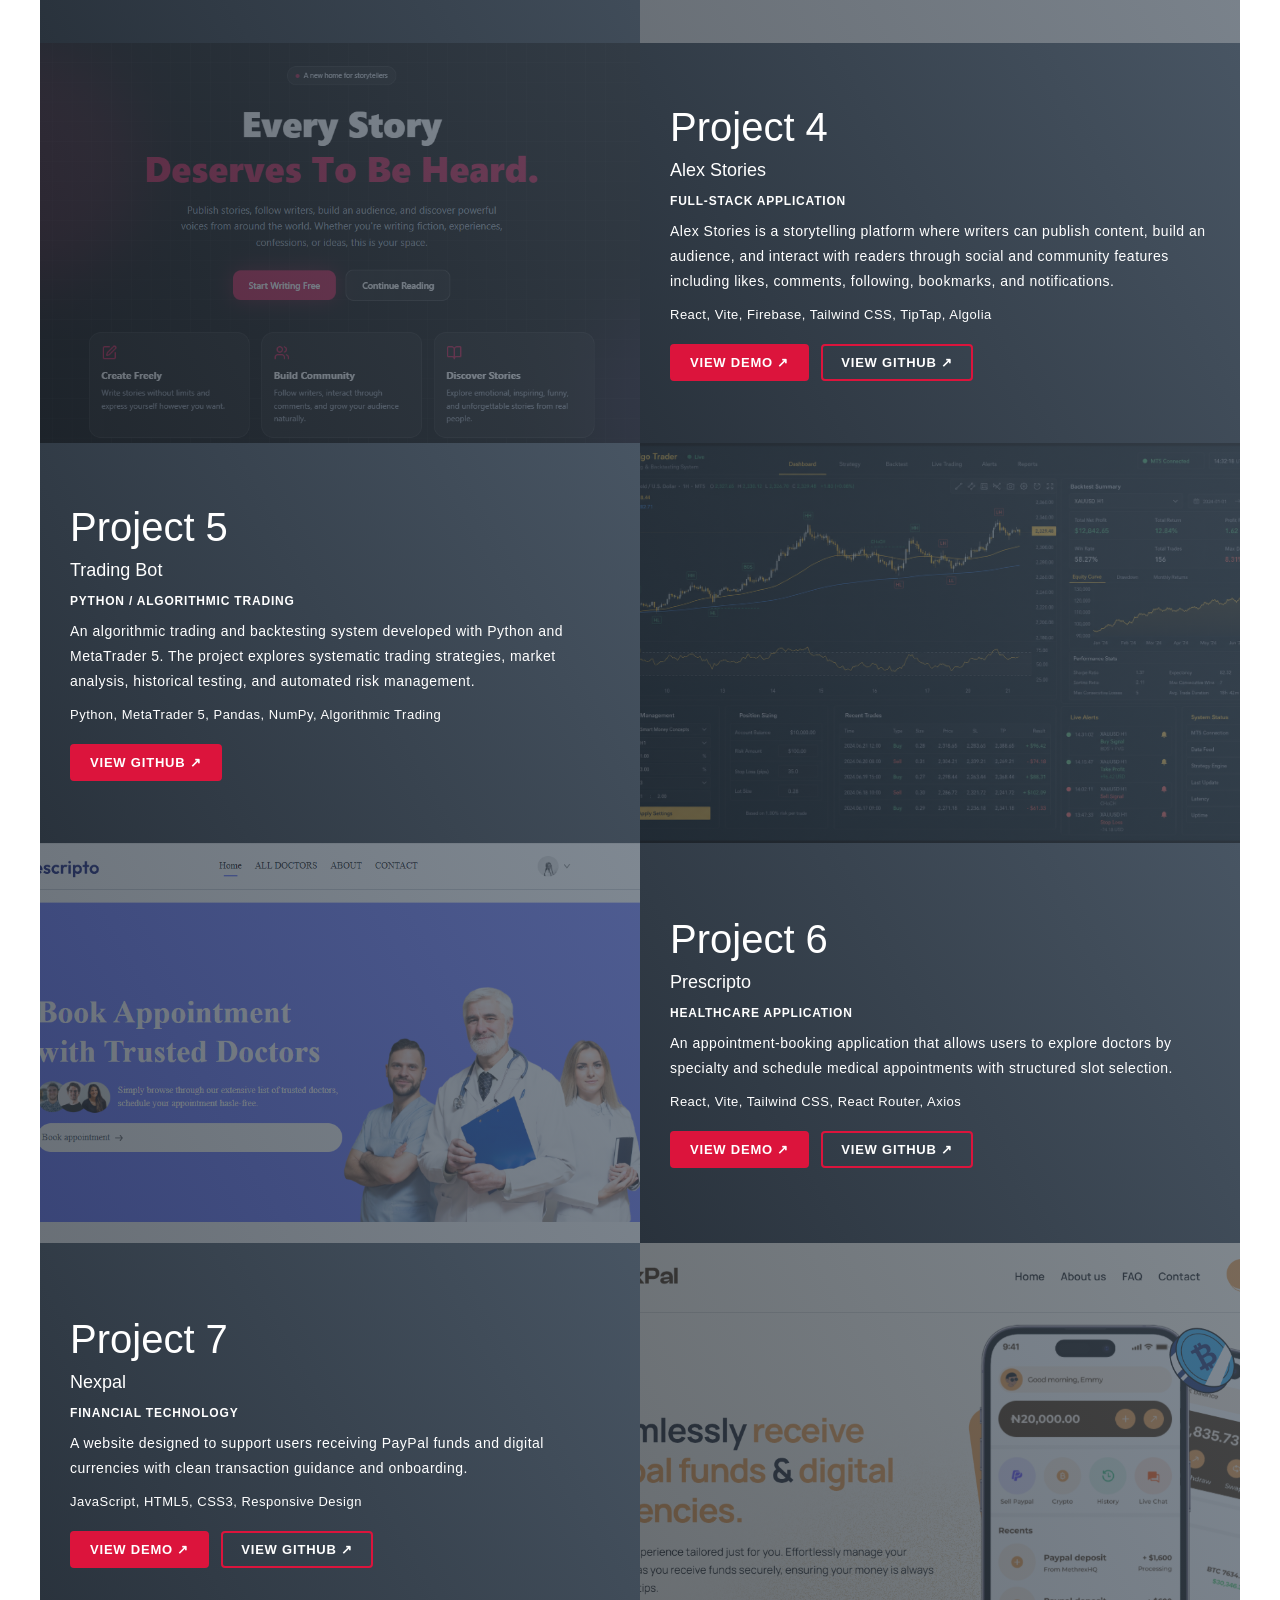
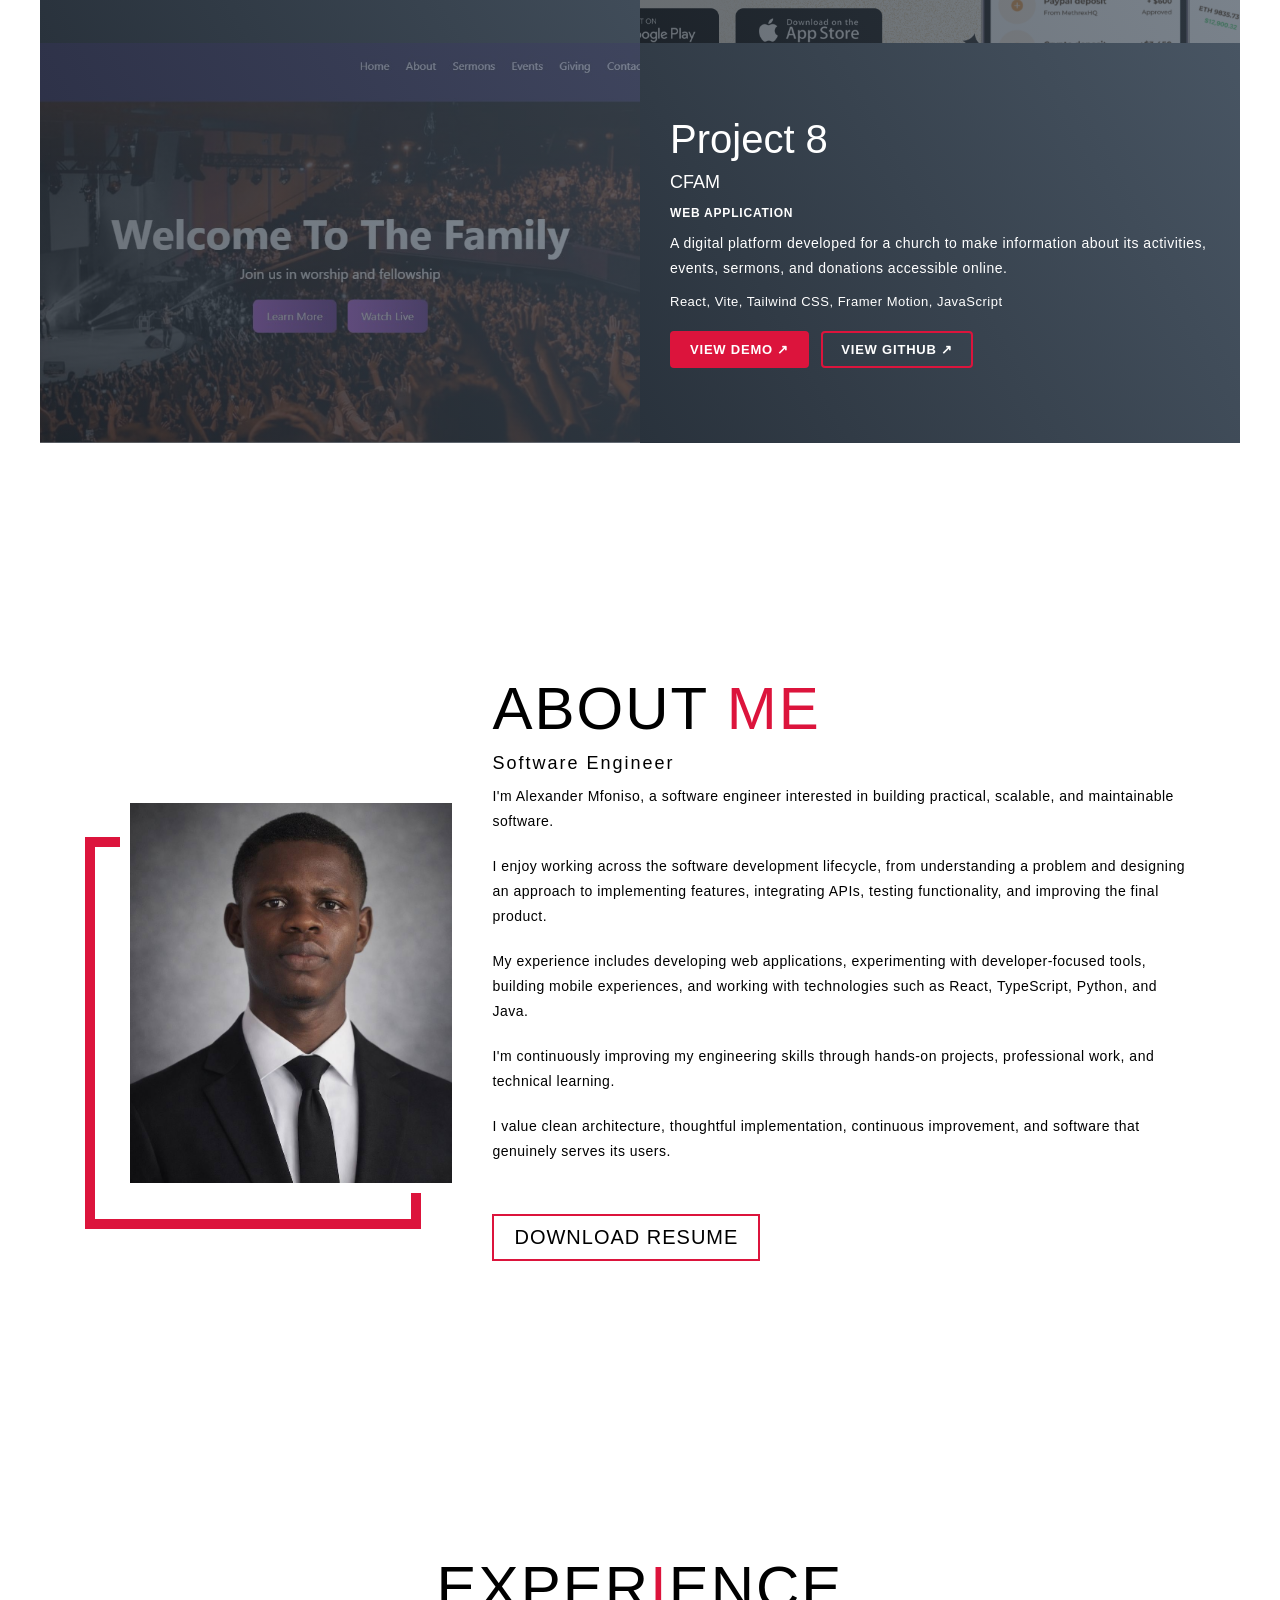
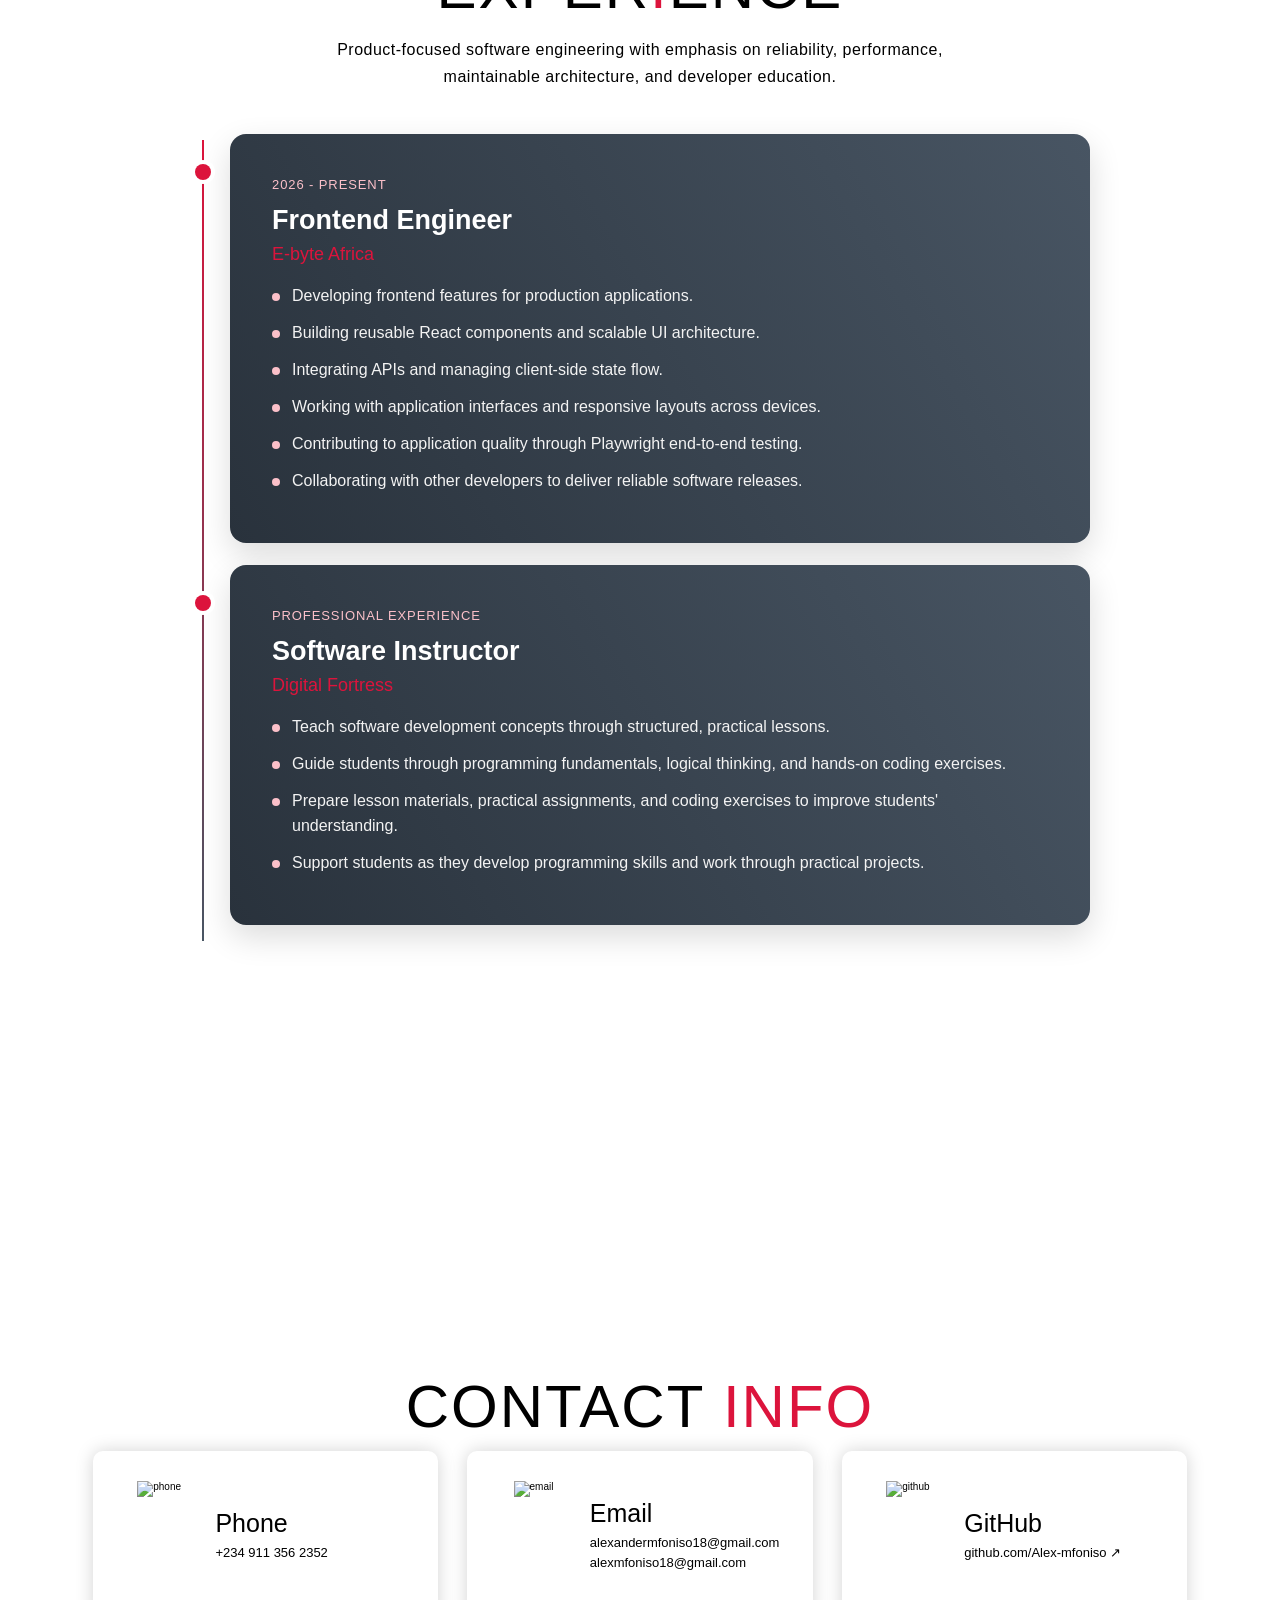
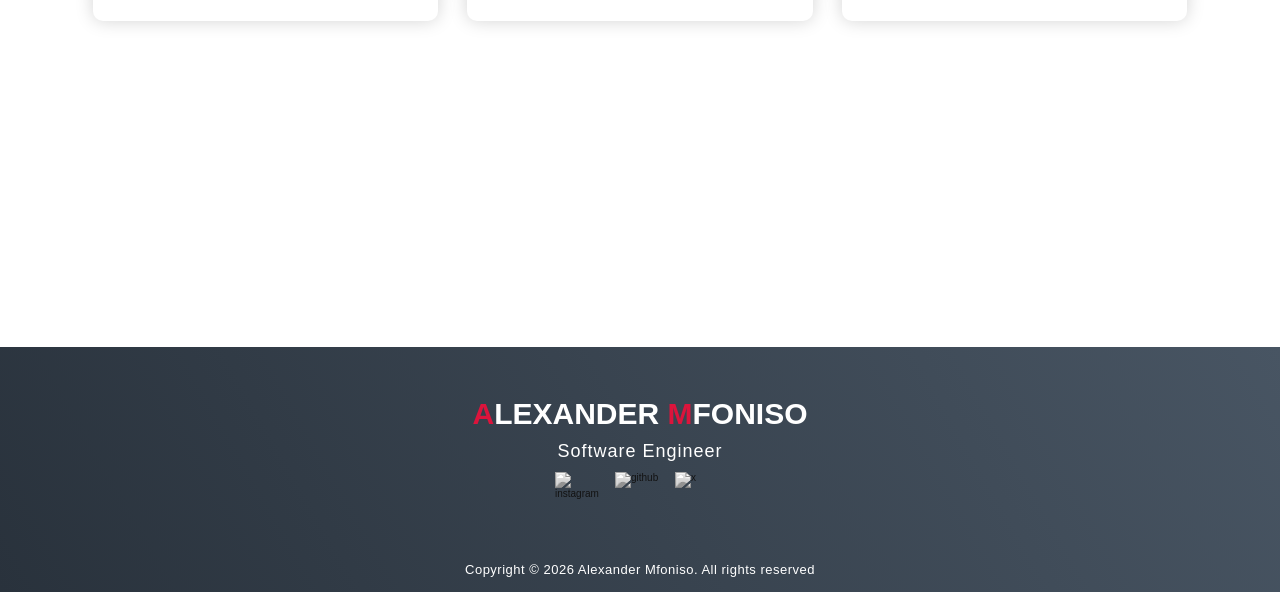
==== commit 0e697335: "Update portfolio positioning, featured projects, and ATS CV" ====
--- a/index.html
+++ b/index.html
@@ -5,11 +5,10 @@
     <meta name="viewport" content="width=device-width, initial-scale=1.0" />
     <meta
       name="description"
-      content="Portfolio of Alexander Mfoniso, a developer specializing in React, Vite, ReactNative, Tailwind CSS. View my projects and contact me for collaborations."
+      content="Portfolio of Alexander Mfoniso, Software Engineer building reliable web applications, developer tools, and digital products across React, TypeScript, Python, and Java."
     />
     <link rel="stylesheet" href="style.css" />
-    <title>Alex portfolio</title>
-    <title>Alexander Mfoniso | Software Engineer & Designer</title>
+    <title>Alexander Mfoniso | Software Engineer</title>
   </head>
 
   <body>
@@ -19,7 +18,7 @@
         <div class="nav-bar">
           <div class="brand">
             <a href="#hero">
-              <h1><span>A</span>lex <span>M</span>foniso</h1>
+              <h1><span>A</span>lexander <span>M</span>foniso</h1>
             </a>
           </div>
           <div class="nav-list">
@@ -28,9 +27,10 @@
             </div>
             <ul>
               <li><a href="#hero" data-after="Home">Home</a></li>
-              <li><a href="#services" data-after="Service">Services</a></li>
+              <li><a href="#services" data-after="Skills">Skills</a></li>
               <li><a href="#projects" data-after="Projects">Projects</a></li>
               <li><a href="#about" data-after="About">About</a></li>
+              <li><a href="#experience" data-after="Experience">Experience</a></li>
               <li><a href="#contact" data-after="Contact">Contact</a></li>
             </ul>
           </div>
@@ -45,29 +45,24 @@
         <div>
           <h1>Hello, <span></span></h1>
           <h1>My Name is <span></span></h1>
-          <h1>Alex <span></span></h1>
+          <h1>Alexander <span></span></h1>
           <p class="hero-typewriter" aria-live="polite">
             <span class="hero-typewriter__text"></span>
             <span class="hero-typewriter__cursor" aria-hidden="true"></span>
           </p>
-          <a href="#projects" type="button" class="cta">Portfolio</a>
+          <a href="#projects" type="button" class="cta">Explore My Work</a>
         </div>
       </div>
     </section>
     <!-- End Hero Section  -->
 
-    <!-- Service Section -->
+    <!-- Service / Skills Section -->
     <section id="services">
       <div class="services container">
         <div class="service-top">
-          <h1 class="section-title">Serv<span>i</span>ces</h1>
-          <p>
-            I specialize in
-            <b>building fast, scalable, and maintainable user interfaces</b>
-            using mordern technologies like
-            <b> React, Vite and Tailwind CSS.</b>
-            My approach ensures that web applications are highly responsive,
-            efficiently structured, and optimized for performance.
+          <h1 class="section-title">Technical <span>Skills</span></h1>
+          <p>
+            I build reliable web applications, developer tools, and digital products that solve practical problems across frontend engineering, application development, API integration, and software testing.
           </p>
         </div>
         <div class="service-bottom">
@@ -75,171 +70,190 @@
             <div class="icon">
               <img
                 src="https://img.icons8.com/bubbles/100/000000/services.png"
-              />
-            </div>
-            <h2>Responsive Web Design</h2>
+                alt="Frontend Engineering"
+              />
+            </div>
+            <h2>Frontend Engineering</h2>
             <p>
-              Crafting websites that adapt seamlessly to any device, ensuring an
-              optimal user experience and boosting your online presence.
+              React, JavaScript, TypeScript, React Native, HTML, CSS, Tailwind CSS. Crafting fast, responsive, and maintainable user interfaces with scalable component architecture.
             </p>
           </div>
           <div class="service-item">
             <div class="icon">
               <img
                 src="https://img.icons8.com/bubbles/100/000000/services.png"
-              />
-            </div>
-            <h2>Single-Page Applications</h2>
+                alt="Backend Development"
+              />
+            </div>
+            <h2>Backend &amp; Applications</h2>
             <p>
-              Building fast, scalable, and interactive SPAs that enhance user
-              engagement and drive business growth, leveraging modern frontend
-              technologies.
+              Python, Java, Spring Boot, Node.js, REST API integration. Engineering server-side logic, financial primitives, API endpoints, and automated workflows.
             </p>
           </div>
           <div class="service-item">
             <div class="icon">
               <img
                 src="https://img.icons8.com/bubbles/100/000000/services.png"
-              />
-            </div>
-            <h2>Custom Frontend Solutions</h2>
+                alt="Databases"
+              />
+            </div>
+            <h2>Databases</h2>
             <p>
-              Tailoring our expertise to meet your unique needs, delivering
-              bespoke frontend solutions that solve complex problems and drive
-              innovation
+              SQL, MongoDB. Structuring relational schemas, data models, collections, indexing strategies, and executing efficient queries for reliable data persistence.
             </p>
           </div>
           <div class="service-item">
             <div class="icon">
               <img
                 src="https://img.icons8.com/bubbles/100/000000/services.png"
-              />
-            </div>
-            <h2>Website Acceleration</h2>
+                alt="Testing and Quality"
+              />
+            </div>
+            <h2>Testing &amp; Quality</h2>
             <p>
-              Boost speed, user experience, and search engine rankings with our
-              optimization services, Lightning-fast loading, seamless
-              interactions.
+              Playwright, JUnit, Software testing, End-to-end testing. Validating product correctness, reliability, and automated user journey test suites.
             </p>
           </div>
-        </div>
-      </div>
-    </section>
-    <!-- End Service Section -->
+          <div class="service-item">
+            <div class="icon">
+              <img
+                src="https://img.icons8.com/bubbles/100/000000/services.png"
+                alt="Tools and Workflow"
+              />
+            </div>
+            <h2>Tools &amp; Workflow</h2>
+            <p>
+              Git, GitHub, Docker, Vite, VS Code. Modern version control, containerized environments, and fast build pipelines for continuous delivery.
+            </p>
+          </div>
+        </div>
+      </div>
+    </section>
+    <!-- End Service / Skills Section -->
 
     <!-- Projects Section -->
     <section id="projects">
       <div class="projects container">
         <div class="projects-header">
-          <h1 class="section-title">Recent <span>Projects</span></h1>
+          <h1 class="section-title">Featured <span>Projects</span></h1>
         </div>
         <div class="all-projects">
+          <!-- Project 1: Ricarut -->
           <div class="project-item">
             <div class="project-info">
               <h1>Project 1</h1>
-              <h2>Nexpal</h2>
-              <p>
-                Nexpal website, the website basically allow user to Seamlessly
-                receive paypal funds & digital currencies.
-              </p>
-              <p>
-                <a href="https://newnexpal.netlify.app/" target="_blank" rel="noopener noreferrer" style="color: white"
-                  >View Demo ↗
-                </a>
-              </p>
-            </div>
-            <div class="project-img">
-              <img src="./img/nexpal.png" alt="img" />
-            </div>
-          </div>
+              <h2>Ricarut</h2>
+              <p class="project-category">Financial Infrastructure / Developer Platform</p>
+              <p>
+                Ricarut is a developer-first financial infrastructure platform designed to simplify how applications integrate with financial services through a unified API experience. It aims to provide developers with consistent tools for financial operations, account management, transfers, transaction tracking, and event-driven integrations.
+              </p>
+              <p class="project-tags">
+                REST API, Financial Infrastructure, Multi-Currency Ledgers, Idempotency, HMAC Webhooks, Sandbox Simulator
+              </p>
+              <div class="project-links">
+                <a
+                  href="https://ricarut.vercel.app/"
+                  target="_blank"
+                  rel="noopener noreferrer"
+                  class="project-link project-link--primary"
+                  >View Demo ↗</a>
+              </div>
+            </div>
+            <div class="project-img">
+              <img src="./img/ricarut.png" alt="Ricarut platform preview" />
+            </div>
+          </div>
+
+          <!-- Project 2: Gemini Coder -->
           <div class="project-item">
             <div class="project-info">
               <h1>Project 2</h1>
-              <h2>Prescripto</h2>
-              <p>
-                Created a doctor appointment site where user can book
-                appointment view doctors based on their speciality.
-              </p>
-              <br />
-              <p>
-                <a
-                  href="https://alex-prescripto.vercel.app/"
-                  target="_blank"
-                  rel="noopener noreferrer"
-                  style="color: white"
-                  >View Demo ↗</a
-                >
-              </p>
-            </div>
-            <div class="project-img">
-              <img src="./img/prescripto.png" alt="img" />
-            </div>
-          </div>
+              <h2>Gemini Coder</h2>
+              <p class="project-category">AI / Developer Tools</p>
+              <p>
+                Gemini Coder is a VS Code extension designed to bring AI-assisted development directly into the coding workspace. It supports workspace-aware conversations, code editing, image input, inline code completions, and undo functionality.
+              </p>
+              <p class="project-tags">
+                TypeScript, VS Code Extension API, Gemini API, Webpack, Node.js
+              </p>
+              <div class="project-links">
+                <a
+                  href="https://github.com/Alex-mfoniso/gemini-vscode"
+                  target="_blank"
+                  rel="noopener noreferrer"
+                  class="project-link project-link--primary"
+                  >View GitHub ↗</a>
+              </div>
+            </div>
+            <div class="project-img">
+              <img src="./img/gemini-coder.png" alt="Gemini Coder preview" />
+            </div>
+          </div>
+
+          <!-- Project 3: Vite-Forge -->
           <div class="project-item">
             <div class="project-info">
               <h1>Project 3</h1>
-              <h2>cfam</h2>
-              <p>
-                i Created a website for a church, the website basically allow
-                user to view church events, donate and also view sermon.
-              </p>
-              <p>
-                <a href="https://cfam.vercel.app/" target="_blank" rel="noopener noreferrer" style="color: white"
-                  >View Demo ↗
-                </a>
-              </p>
-            </div>
-            <div class="project-img">
-              <img src="./img/cfam homepage.jpg" alt="img" />
-            </div>
-          </div>
+              <h2>Vite-Forge</h2>
+              <p class="project-category">Developer Tooling / Open Source</p>
+              <p>
+                Vite-Forge is an open-source command-line tool that simplifies the creation of React development environments. It automates project initialization, configuration, folder structure, and starter component setup saving developers 10–15 minutes per project.
+              </p>
+              <p class="project-tags">
+                Node.js, JavaScript, CLI, Vite, Tailwind CSS, npm
+              </p>
+              <div class="project-links">
+                <a
+                  href="https://www.npmjs.com/package/vite-forge"
+                  target="_blank"
+                  rel="noopener noreferrer"
+                  class="project-link project-link--primary"
+                  >View Package ↗</a>
+                <a
+                  href="https://vite-forge.vercel.app"
+                  target="_blank"
+                  rel="noopener noreferrer"
+                  class="project-link project-link--secondary"
+                  >View Docs ↗</a>
+                <a
+                  href="https://github.com/Alex-mfoniso/vite-forge"
+                  target="_blank"
+                  rel="noopener noreferrer"
+                  class="project-link project-link--secondary"
+                  >View GitHub ↗</a>
+              </div>
+            </div>
+            <div class="project-img">
+              <img src="./img/viteforge.png" alt="Vite-Forge preview" />
+            </div>
+          </div>
+
+          <!-- Project 4: Alex Stories -->
           <div class="project-item">
             <div class="project-info">
               <h1>Project 4</h1>
-              <h2>Vite-Forge</h2>
-              <p>
-                An open-source CLI tool that instantly generates a full React +
-                Tailwind project using one command. It automates Vite setup,
-                Tailwind config, folder structure, and starter components saving
-                developers 10–15 minutes per new project.
-              </p>
-              <p>
-                <a
-                  href="https://www.npmjs.com/package/vite-forge"
-                  target="_blank"
-                  rel="noopener noreferrer"
-                  style="color: white"
-                  >View Package ↗</a
-                >
-              </p>
-              <p>
-                <a
-                  href="https://vite-forge.vercel.app"
-                  target="_blank"
-                  rel="noopener noreferrer"
-                  style="color: white"
-                  >View Docs ↗</a
-                >
-              </p>
-            </div>
-            <div class="project-img">
-              <img src="./img/viteforge.png" alt="vite forge preview" />
-            </div>
-          </div>
-          <div class="project-item">
-            <div class="project-info">
-              <h1>Project 5</h1>
               <h2>Alex Stories</h2>
-              <p>
-                A storytelling platform where writers publish stories, grow an
-                audience, and engage with readers through likes, comments,
-                follows, bookmarks, and notifications.
-              </p>
-              <p>
-                <a href="https://alex-stories.vercel.app/" target="_blank" rel="noopener noreferrer" style="color: white"
-                  >View Demo ↗
-                </a>
-              </p>
+              <p class="project-category">Full-Stack Application</p>
+              <p>
+                Alex Stories is a storytelling platform where writers can publish content, build an audience, and interact with readers through social and community features including likes, comments, following, bookmarks, and notifications.
+              </p>
+              <p class="project-tags">
+                React, Vite, Firebase, Tailwind CSS, TipTap, Algolia
+              </p>
+              <div class="project-links">
+                <a
+                  href="https://alex-stories.vercel.app/"
+                  target="_blank"
+                  rel="noopener noreferrer"
+                  class="project-link project-link--primary"
+                  >View Demo ↗</a>
+                <a
+                  href="https://github.com/Alex-mfoniso/my-story-blog"
+                  target="_blank"
+                  rel="noopener noreferrer"
+                  class="project-link project-link--secondary"
+                  >View GitHub ↗</a>
+              </div>
             </div>
             <div class="project-img">
               <img
@@ -249,95 +263,128 @@
               />
             </div>
           </div>
+
+          <!-- Project 5: Trading Bot -->
+          <div class="project-item">
+            <div class="project-info">
+              <h1>Project 5</h1>
+              <h2>Trading Bot</h2>
+              <p class="project-category">Python / Algorithmic Trading</p>
+              <p>
+                An algorithmic trading and backtesting system developed with Python and MetaTrader 5. The project explores systematic trading strategies, market analysis, historical testing, and automated risk management.
+              </p>
+              <p class="project-tags">
+                Python, MetaTrader 5, Pandas, NumPy, Algorithmic Trading
+              </p>
+              <div class="project-links">
+                <a
+                  href="https://github.com/Alex-mfoniso/Trading-bot"
+                  target="_blank"
+                  rel="noopener noreferrer"
+                  class="project-link project-link--primary"
+                  >View GitHub ↗</a>
+              </div>
+            </div>
+            <div class="project-img">
+              <img src="./img/trading-bot.png" alt="Trading Bot preview" />
+            </div>
+          </div>
+
+          <!-- Project 6: Prescripto -->
           <div class="project-item">
             <div class="project-info">
               <h1>Project 6</h1>
-              <h2>Gemini Coder</h2>
-              <p class="project-category">Developer Tool</p>
-              <p>
-                An autonomous AI programming assistant built as a VS Code
-                extension, featuring workspace-aware chat, direct file editing,
-                multimodal image input, inline code completions, and undo
-                support.
-              </p>
-              <p class="project-tags">
-                TypeScript, VS Code API, Gemini API, Webpack
-              </p>
-              <p>
-                <a
-                  href="https://github.com/Alex-mfoniso/gemini-vscode"
-                  target="_blank"
-                  rel="noopener noreferrer"
-                  style="color: white"
-                  >View GitHub ↗
-                </a>
-              </p>
-            </div>
-            <div class="project-img">
-              <img src="./img/gemini-coder.png" alt="Gemini Coder preview" />
-            </div>
-          </div>
+              <h2>Prescripto</h2>
+              <p class="project-category">Healthcare Application</p>
+              <p>
+                An appointment-booking application that allows users to explore doctors by specialty and schedule medical appointments with structured slot selection.
+              </p>
+              <p class="project-tags">
+                React, Vite, Tailwind CSS, React Router, Axios
+              </p>
+              <div class="project-links">
+                <a
+                  href="https://alex-prescripto.vercel.app/"
+                  target="_blank"
+                  rel="noopener noreferrer"
+                  class="project-link project-link--primary"
+                  >View Demo ↗</a>
+                <a
+                  href="https://github.com/Alex-mfoniso/prescrito"
+                  target="_blank"
+                  rel="noopener noreferrer"
+                  class="project-link project-link--secondary"
+                  >View GitHub ↗</a>
+              </div>
+            </div>
+            <div class="project-img">
+              <img src="./img/prescripto.png" alt="Prescripto preview" />
+            </div>
+          </div>
+
+          <!-- Project 7: Nexpal -->
           <div class="project-item">
             <div class="project-info">
               <h1>Project 7</h1>
-              <h2>Trading Bot</h2>
-              <p class="project-category">Trading Automation</p>
-              <p>
-                An algorithmic XAUUSD trading and backtesting system built with
-                Python and MetaTrader 5, featuring multiple trading strategies,
-                market-structure analysis, walk-forward testing and automated
-                risk management.
-              </p>
-              <p class="project-tags">
-                Python, MetaTrader 5, Pandas, NumPy, Algorithmic Trading
-              </p>
-              <p>
-                <a
-                  href="https://github.com/Alex-mfoniso/Trading-bot"
-                  target="_blank"
-                  rel="noopener noreferrer"
-                  style="color: white"
-                  >View GitHub ↗
-                </a>
-              </p>
-            </div>
-            <div class="project-img">
-              <img src="./img/trading-bot.png" alt="Trading Bot preview" />
-            </div>
-          </div>
-
-          <!-- <div class="project-item">
-            <div class="project-info">
-              <h1>Project 4</h1>
-              <h2>Coding is Love</h2>
-              <p>
-                Lorem, ipsum dolor sit amet consectetur adipisicing elit. Ad,
-                iusto cupiditate voluptatum impedit unde rem ipsa distinctio
-                illum quae mollitia ut, accusantium eius odio ducimus illo neque
-                atque libero non sunt harum? Ipsum repellat animi, fugit
-                architecto voluptatum odit et!
-              </p>
-            </div>
-            <div class="project-img">
-              <img src="./img/img-1.png" alt="img" />
-            </div>
-          </div> -->
-          <!-- <div class="project-item">
-            <div class="project-info">
-              <h1>Project 5</h1>
-              <h2>Coding is Love</h2>
-              <p>
-                Lorem, ipsum dolor sit amet consectetur adipisicing elit. Ad,
-                iusto cupiditate voluptatum impedit unde rem ipsa distinctio
-                illum quae mollitia ut, accusantium eius odio ducimus illo neque
-                atque libero non sunt harum? Ipsum repellat animi, fugit
-                architecto voluptatum odit et!
-              </p>
-            </div>
-            <div class="project-img">
-              <img src="./img/img-1.png" alt="img" />
-            </div>
-          </div> -->
+              <h2>Nexpal</h2>
+              <p class="project-category">Financial Technology</p>
+              <p>
+                A website designed to support users receiving PayPal funds and digital currencies with clean transaction guidance and onboarding.
+              </p>
+              <p class="project-tags">
+                JavaScript, HTML5, CSS3, Responsive Design
+              </p>
+              <div class="project-links">
+                <a
+                  href="https://newnexpal.netlify.app/"
+                  target="_blank"
+                  rel="noopener noreferrer"
+                  class="project-link project-link--primary"
+                  >View Demo ↗</a>
+                <a
+                  href="https://github.com/Alex-mfoniso/NewNexPal"
+                  target="_blank"
+                  rel="noopener noreferrer"
+                  class="project-link project-link--secondary"
+                  >View GitHub ↗</a>
+              </div>
+            </div>
+            <div class="project-img">
+              <img src="./img/nexpal.png" alt="Nexpal preview" />
+            </div>
+          </div>
+
+          <!-- Project 8: CFAM -->
+          <div class="project-item">
+            <div class="project-info">
+              <h1>Project 8</h1>
+              <h2>CFAM</h2>
+              <p class="project-category">Web Application</p>
+              <p>
+                A digital platform developed for a church to make information about its activities, events, sermons, and donations accessible online.
+              </p>
+              <p class="project-tags">
+                React, Vite, Tailwind CSS, Framer Motion, JavaScript
+              </p>
+              <div class="project-links">
+                <a
+                  href="https://cfam.vercel.app/"
+                  target="_blank"
+                  rel="noopener noreferrer"
+                  class="project-link project-link--primary"
+                  >View Demo ↗</a>
+                <a
+                  href="https://github.com/Alex-mfoniso/CFAM"
+                  target="_blank"
+                  rel="noopener noreferrer"
+                  class="project-link project-link--secondary"
+                  >View GitHub ↗</a>
+              </div>
+            </div>
+            <div class="project-img">
+              <img src="./img/cfam homepage.jpg" alt="CFAM preview" />
+            </div>
+          </div>
         </div>
       </div>
     </section>
@@ -353,15 +400,29 @@
         </div>
         <div class="col-right">
           <h1 class="section-title">About <span>me</span></h1>
-          <h2>Frontend Developer | Building Modern Websites for Businesses</h2>
-         <p>
-  I'm Alexander Mfoniso, a frontend developer focused on building fast, modern, and user-friendly web applications for businesses. 
-
-  I specialize in React, Vite, React Native, and Tailwind CSS, creating responsive websites that improve online presence, showcase services, and drive engagement.
-
-  I have experience working on real-world projects including church platforms, dashboards, and interactive web apps, with a strong focus on performance, accessibility, and clean design.
-</p>
-         <a href="./Alexander Mfoniso cv.pdf" class="cta">Download Resume</a>
+          <h2>Software Engineer</h2>
+          <p>
+            I'm Alexander Mfoniso, a software engineer interested in building practical, scalable, and maintainable software.
+          </p>
+          <p>
+            I enjoy working across the software development lifecycle, from understanding a problem and designing an approach to implementing features, integrating APIs, testing functionality, and improving the final product.
+          </p>
+          <p>
+            My experience includes developing web applications, experimenting with developer-focused tools, building mobile experiences, and working with technologies such as React, TypeScript, Python, and Java.
+          </p>
+          <p>
+            I'm continuously improving my engineering skills through hands-on projects, professional work, and technical learning.
+          </p>
+          <p>
+            I value clean architecture, thoughtful implementation, continuous improvement, and software that genuinely serves its users.
+          </p>
+          <a
+            href="./Alexander Mfoniso cv.pdf"
+            class="cta"
+            target="_blank"
+            rel="noopener noreferrer"
+            download="Alexander-Mfoniso-CV.pdf"
+            >Download Resume</a>
         </div>
       </div>
     </section>
@@ -373,11 +434,12 @@
         <div class="experience-header">
           <h1 class="section-title">Exper<span>i</span>ence</h1>
           <p>
-            Product-focused frontend engineering with emphasis on performance,
-            accessibility, and maintainable UI architecture.
+            Product-focused software engineering with emphasis on reliability, performance,
+            maintainable architecture, and developer education.
           </p>
         </div>
         <div class="experience-timeline">
+          <!-- Primary Role: E-Byte Africa -->
           <article class="experience-item">
             <div class="experience-meta">
               <p class="experience-duration">2026 - Present</p>
@@ -385,18 +447,27 @@
               <h3>E-byte Africa</h3>
             </div>
             <ul>
-              <li>
-                Led frontend delivery for production features with reusable
-                components and scalable project structure.
-              </li>
-              <li>
-                Improved page responsiveness and UI consistency across devices
-                through stronger layout and styling patterns.
-              </li>
-              <li>
-                Worked with designers and backend engineers to ship reliable
-                user-facing experiences on tight timelines.
-              </li>
+              <li>Developing frontend features for production applications.</li>
+              <li>Building reusable React components and scalable UI architecture.</li>
+              <li>Integrating APIs and managing client-side state flow.</li>
+              <li>Working with application interfaces and responsive layouts across devices.</li>
+              <li>Contributing to application quality through Playwright end-to-end testing.</li>
+              <li>Collaborating with other developers to deliver reliable software releases.</li>
+            </ul>
+          </article>
+
+          <!-- Additional Experience: Digital Fortress -->
+          <article class="experience-item">
+            <div class="experience-meta">
+              <p class="experience-duration">Professional Experience</p>
+              <h2>Software Instructor</h2>
+              <h3>Digital Fortress</h3>
+            </div>
+            <ul>
+              <li>Teach software development concepts through structured, practical lessons.</li>
+              <li>Guide students through programming fundamentals, logical thinking, and hands-on coding exercises.</li>
+              <li>Prepare lesson materials, practical assignments, and coding exercises to improve students' understanding.</li>
+              <li>Support students as they develop programming skills and work through practical projects.</li>
             </ul>
           </article>
         </div>
@@ -413,36 +484,40 @@
         <div class="contact-items">
           <div class="contact-item">
             <div class="icon">
-              <img src="https://img.icons8.com/bubbles/100/000000/phone.png" />
+              <img src="https://img.icons8.com/bubbles/100/000000/phone.png" alt="phone" />
             </div>
             <div class="contact-info">
               <h1>Phone</h1>
-              <h2>+234 911 356 2352</h2>
+              <h2><a href="tel:+2349113562352" style="color: inherit;">+234 911 356 2352</a></h2>
             </div>
           </div>
           <div class="contact-item">
             <div class="icon">
               <img
                 src="https://img.icons8.com/bubbles/100/000000/new-post.png"
+                alt="email"
               />
             </div>
             <div class="contact-info">
               <h1>Email</h1>
-              <h2>alexandermfoniso18@gmail.com</h2>
-              <h2>alexmfoniso18@gmail.com</h2>
-            </div>
-          </div>
-          <!-- <div class="contact-item">
-            <div class="icon">
-              <img
-                src="https://img.icons8.com/bubbles/100/000000/map-marker.png"
+              <h2><a href="mailto:alexandermfoniso18@gmail.com" style="color: inherit;">alexandermfoniso18@gmail.com</a></h2>
+              <h2><a href="mailto:alexmfoniso18@gmail.com" style="color: inherit;">alexmfoniso18@gmail.com</a></h2>
+            </div>
+          </div>
+          <div class="contact-item">
+            <div class="icon">
+              <img
+                width="50"
+                height="50"
+                src="https://img.icons8.com/bubbles/50/github.png"
+                alt="github"
               />
             </div>
             <div class="contact-info">
-              <h1>Address</h1>
-              <h2></h2>
-            </div>
-          </div> -->
+              <h1>GitHub</h1>
+              <h2><a href="https://github.com/Alex-mfoniso" target="_blank" rel="noopener noreferrer" style="color: inherit;">github.com/Alex-mfoniso ↗</a></h2>
+            </div>
+          </div>
         </div>
       </div>
     </section>
@@ -452,21 +527,23 @@
     <section id="footer">
       <div class="footer container">
         <div class="brand">
-          <h1><span>A</span>lex <span>M</span>foniso</h1>
-        </div>
-        <h2>Your Complete Web Solution</h2>
+          <h1><span>A</span>lexander <span>M</span>foniso</h1>
+        </div>
+        <h2>Software Engineer</h2>
         <div class="social-icon">
           <div class="social-item">
             <a
               href="https://www.instagram.com/alexandermfoniso18?igsh=MW9ld2RpYjdhdmNtMw=="
               target="_blank"
+              rel="noopener noreferrer"
               ><img
                 src="https://img.icons8.com/bubbles/100/000000/instagram-new.png"
+                alt="instagram"
             /></a>
           </div>
 
           <div class="social-item">
-            <a href="https://github.com/Alex-mfoniso"
+            <a href="https://github.com/Alex-mfoniso" target="_blank" rel="noopener noreferrer"
               ><img
                 width="50"
                 height="50"
@@ -477,15 +554,17 @@
           <div class="social-item">
             <a
               href="https://x.com/alexanderm51531?t=8LmzE1_ideDgaeTPoXvEkA&s=09"
+              target="_blank"
+              rel="noopener noreferrer"
               ><img
-                width="50"                        
+                width="50"
                 height="50"
                 src="https://img.icons8.com/bubbles/50/x.png"
                 alt="x"
             /></a>
           </div>
         </div>
-        <p>Copyright © 2026 Alex. All rights reserved</p>
+        <p>Copyright © 2026 Alexander Mfoniso. All rights reserved</p>
       </div>
     </section>
     <!-- End Footer -->
--- a/style.css
+++ b/style.css
@@ -434,7 +434,7 @@
 }
 #services .service-bottom {
   display: flex;
-  align-items: center;
+  align-items: stretch;
   justify-content: center;
   flex-wrap: wrap;
   margin-top: 50px;
@@ -443,7 +443,7 @@
   flex-basis: 80%;
   display: flex;
   align-items: flex-start;
-  justify-content: center;
+  justify-content: flex-start;
   flex-direction: column;
   padding: 30px;
   border-radius: 10px;
@@ -453,6 +453,7 @@
   position: relative;
   z-index: 1;
   overflow: hidden;
+  min-height: 400px;
 }
 #services .service-item::after {
   content: "";
@@ -473,12 +474,16 @@
 #services .service-item h2 {
   font-size: 2rem;
   color: white;
-  margin-bottom: 10px;
+  margin-bottom: 12px;
   text-transform: uppercase;
+  min-height: 4.8rem;
+  display: flex;
+  align-items: center;
 }
 #services .service-item p {
   color: white;
   text-align: left;
+  flex-grow: 1;
 }
 /* End Services Section */
 
@@ -545,20 +550,51 @@
   line-height: 2.2rem;
   color: rgba(255, 255, 255, 0.86);
 }
+#projects .project-links {
+  display: flex;
+  align-items: center;
+  flex-wrap: wrap;
+  gap: 12px;
+  margin-top: 18px;
+}
 #projects .project-link {
-  display: inline-block;
-  margin-top: 10px;
-  padding: 10px 18px;
-  border: 2px solid crimson;
-  font-size: 1.4rem;
+  display: inline-flex;
+  align-items: center;
+  justify-content: center;
+  padding: 9px 18px;
+  font-size: 1.3rem;
   font-weight: 600;
   letter-spacing: 0.08rem;
   text-transform: uppercase;
-  transition: 0.3s ease;
-  transition-property: background-color, color;
+  color: white;
+  border: 2px solid crimson;
+  border-radius: 4px;
+  text-decoration: none;
+  transition: 0.25s ease;
+  transition-property: background-color, color, border-color, transform, box-shadow;
 }
 #projects .project-link:hover {
+  transform: translateY(-2px);
+  box-shadow: 0 4px 14px rgba(220, 20, 60, 0.4);
+}
+#projects .project-link--primary {
   background-color: crimson;
+  border-color: crimson;
+  color: white;
+}
+#projects .project-link--primary:hover {
+  background-color: #b01030;
+  border-color: #b01030;
+  color: white;
+}
+#projects .project-link--secondary {
+  background-color: transparent;
+  border-color: crimson;
+  color: white;
+}
+#projects .project-link--secondary:hover {
+  background-color: crimson;
+  border-color: crimson;
   color: white;
 }
 #projects .project-img {
@@ -864,9 +900,13 @@
   /* End Hero */
 
   /* Services Section */
+  #services .service-bottom {
+    align-items: stretch;
+  }
   #services .service-bottom .service-item {
     flex-basis: 45%;
     margin: 2.5%;
+    min-height: 380px;
   }
   /* End Services Section */
 
@@ -976,9 +1016,13 @@
   }
   /* End header */
 
+  #services .service-bottom {
+    align-items: stretch;
+  }
   #services .service-bottom .service-item {
-    flex-basis: 22%;
-    margin: 1.5%;
+    flex-basis: 18%;
+    margin: 1%;
+    min-height: 400px;
   }
 }
 /* End  Media Query For Desktop */
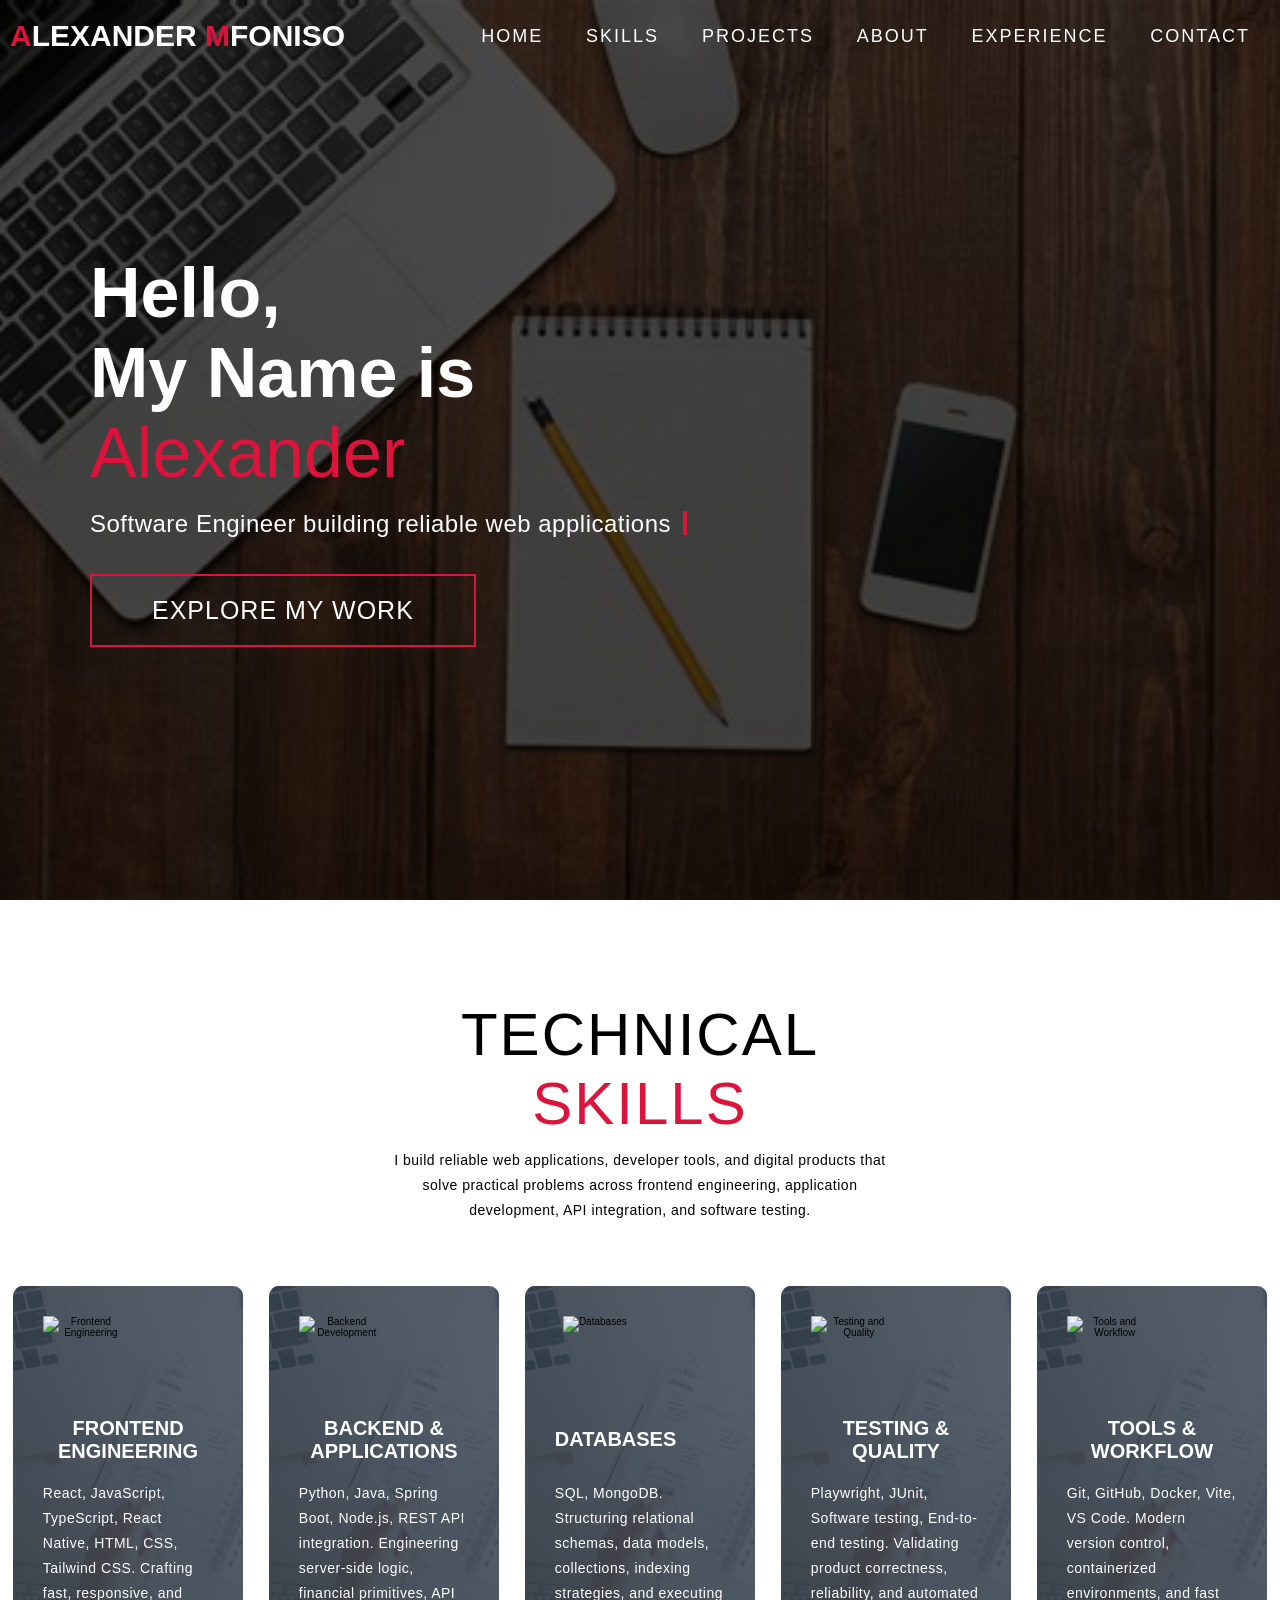
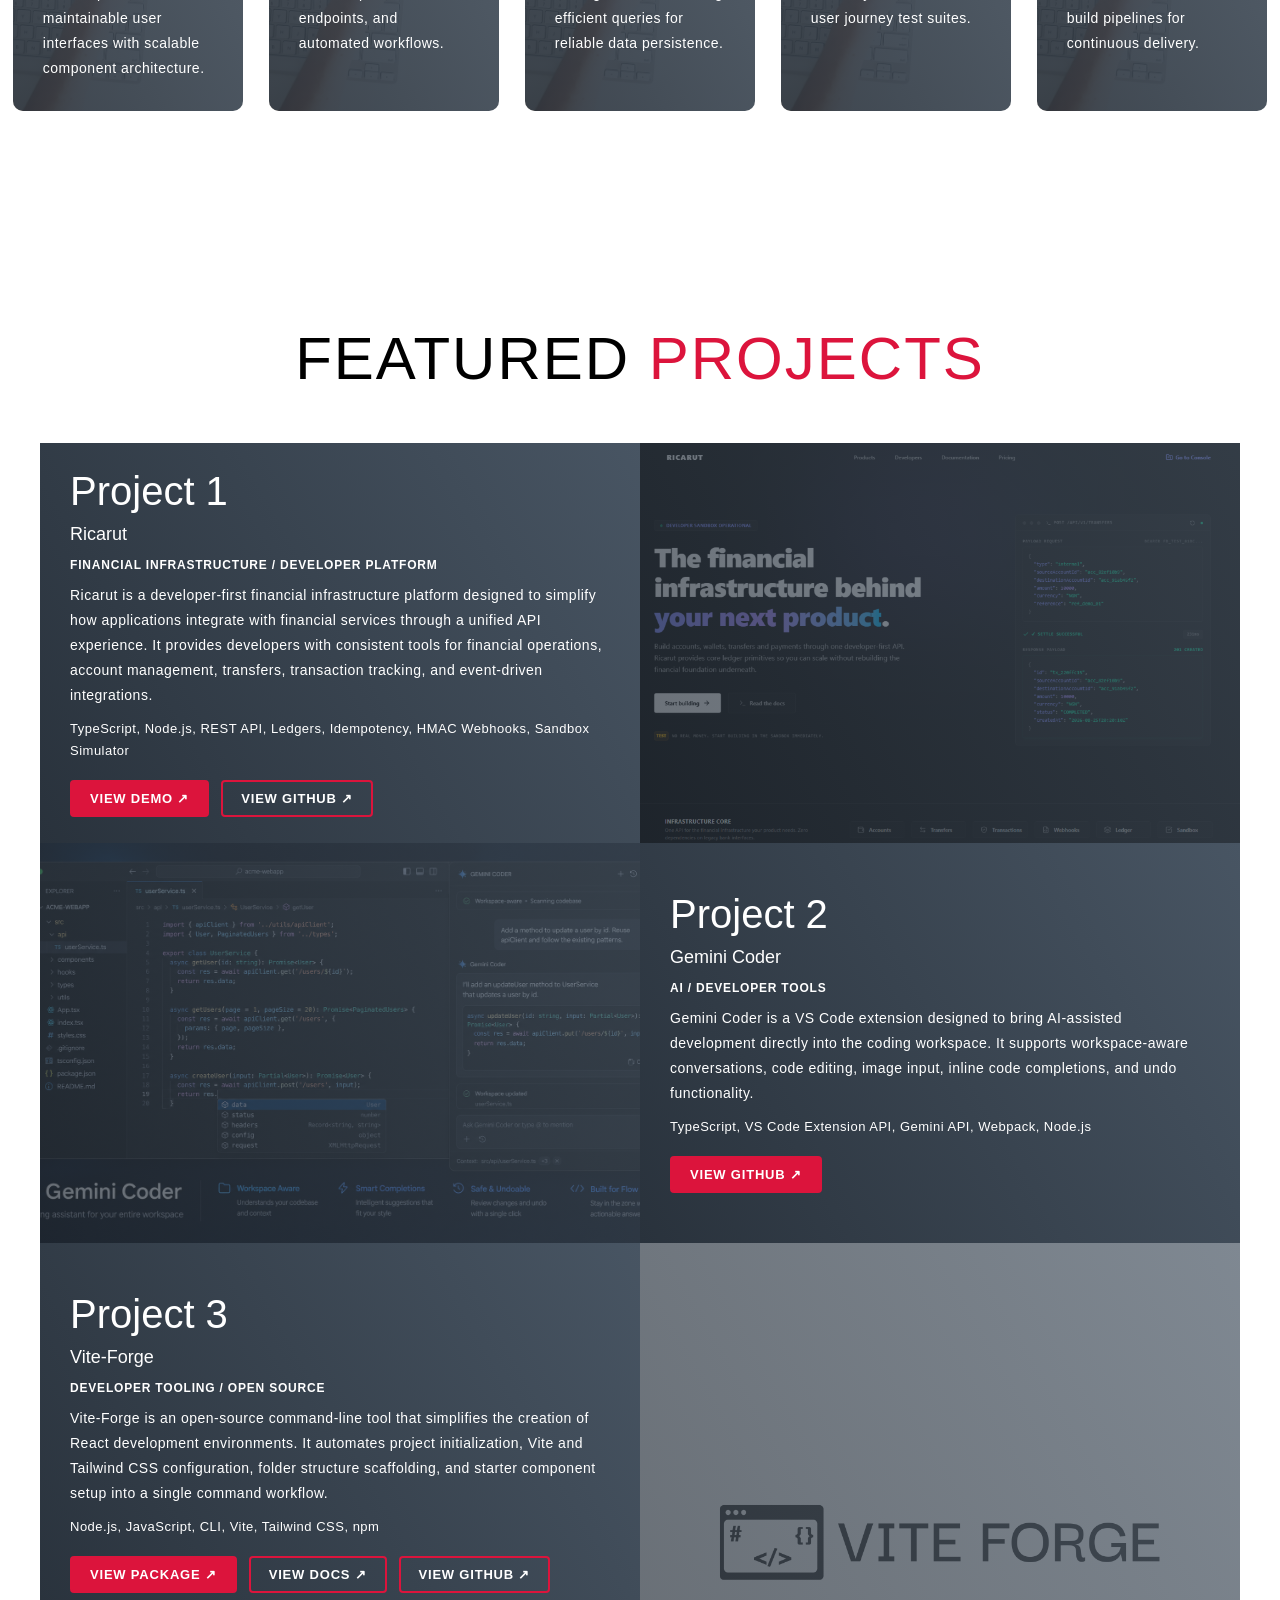
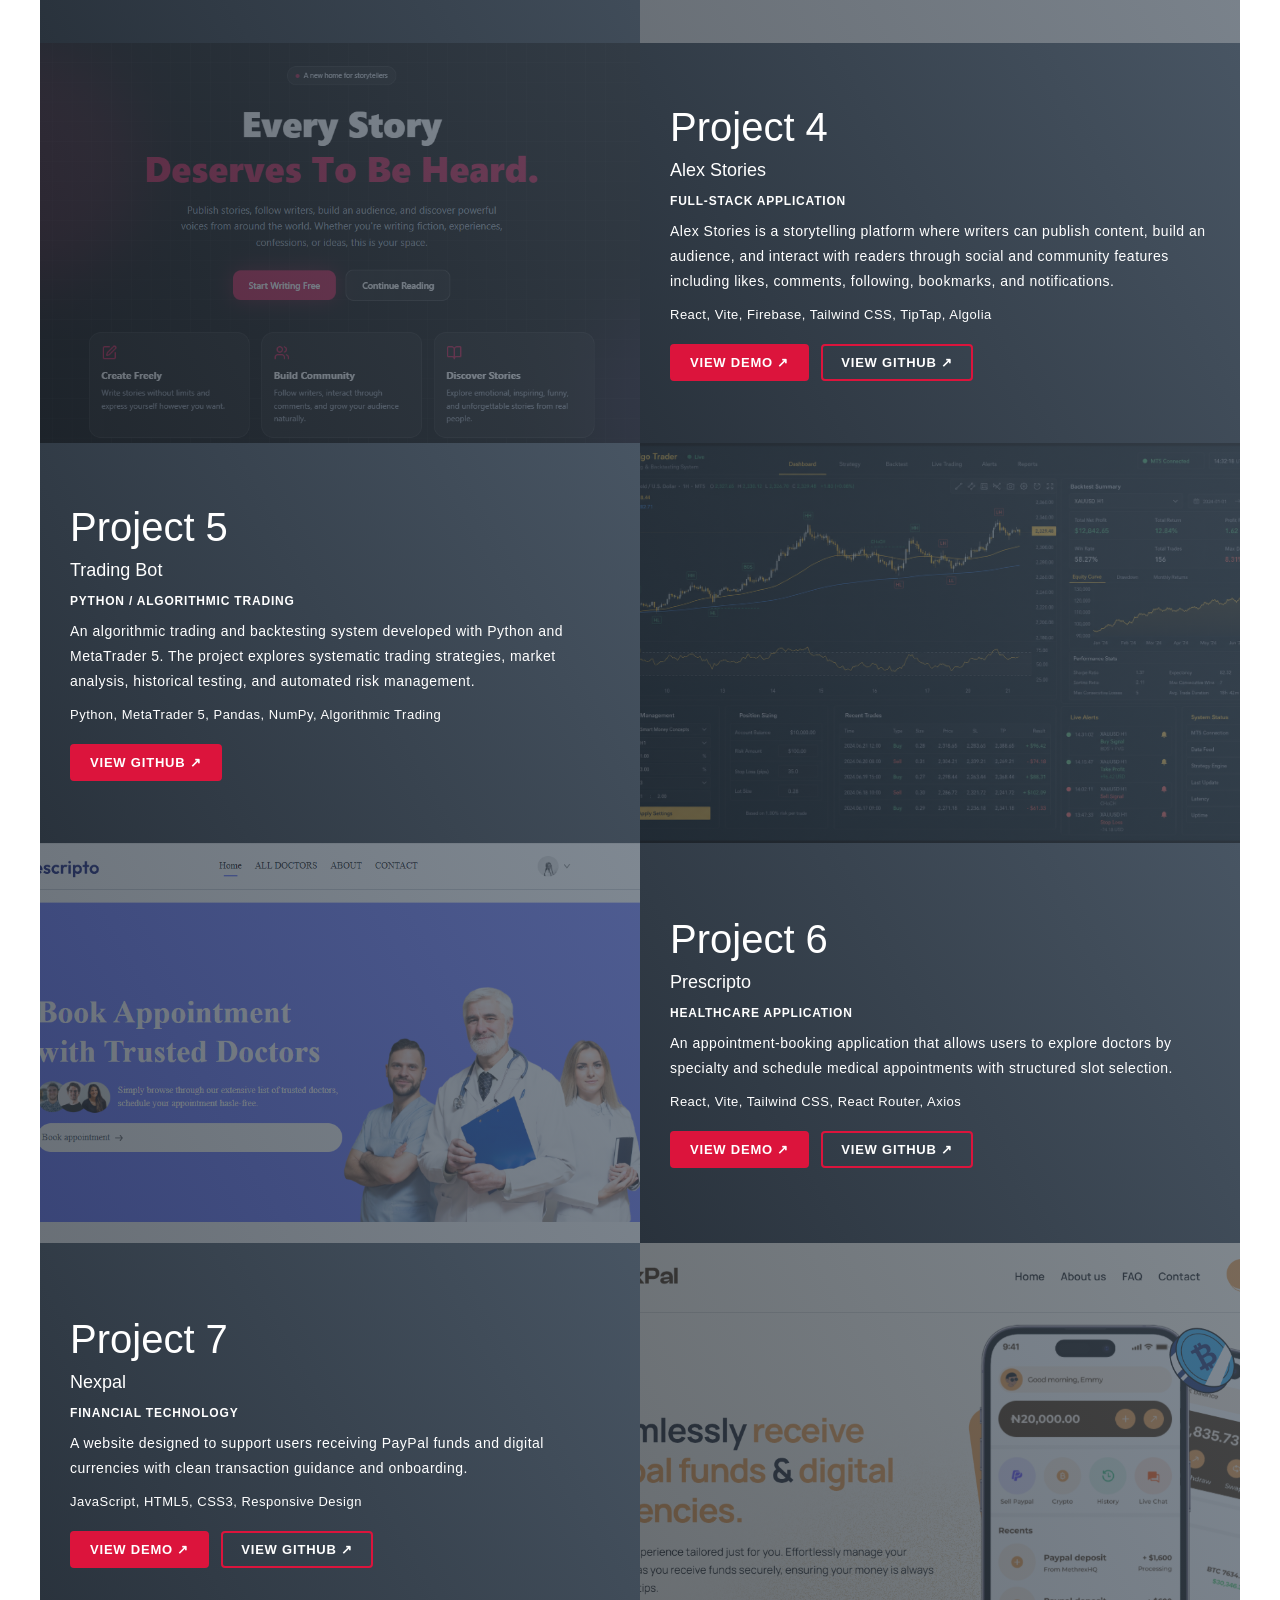
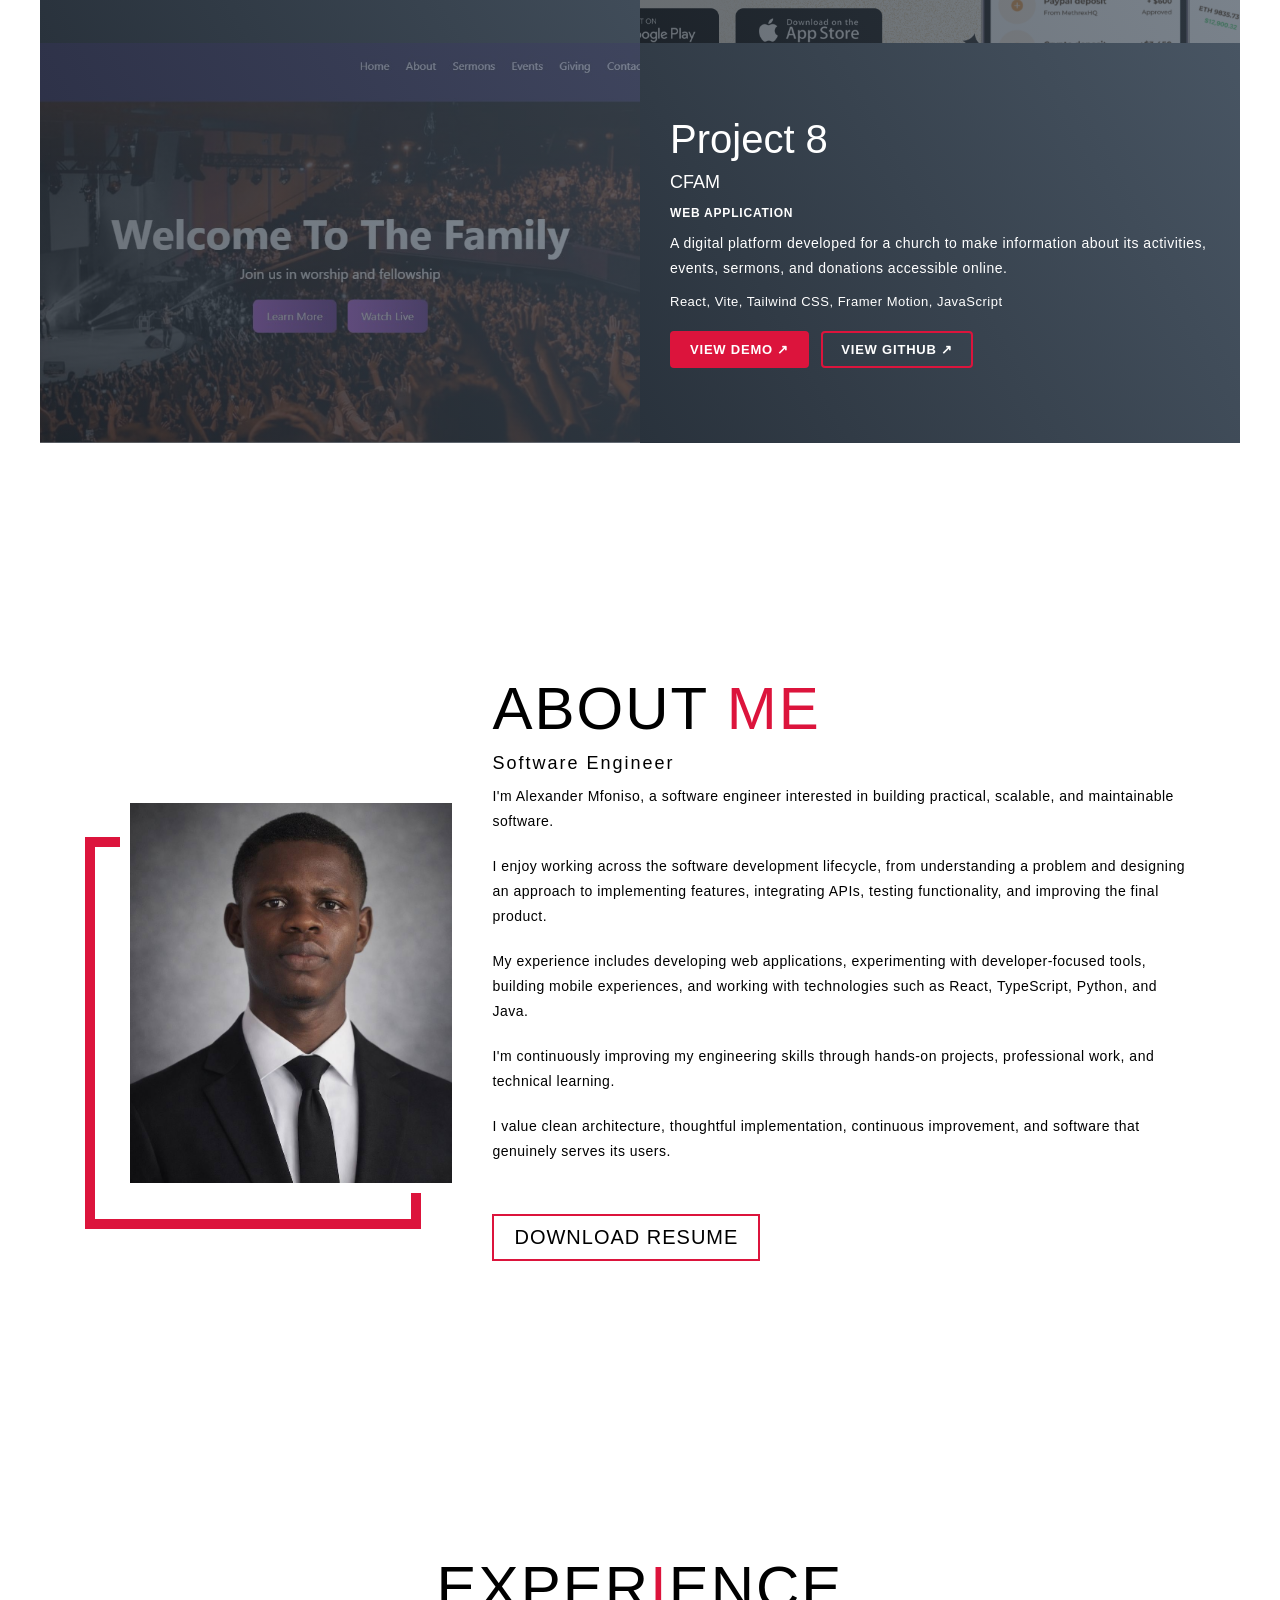
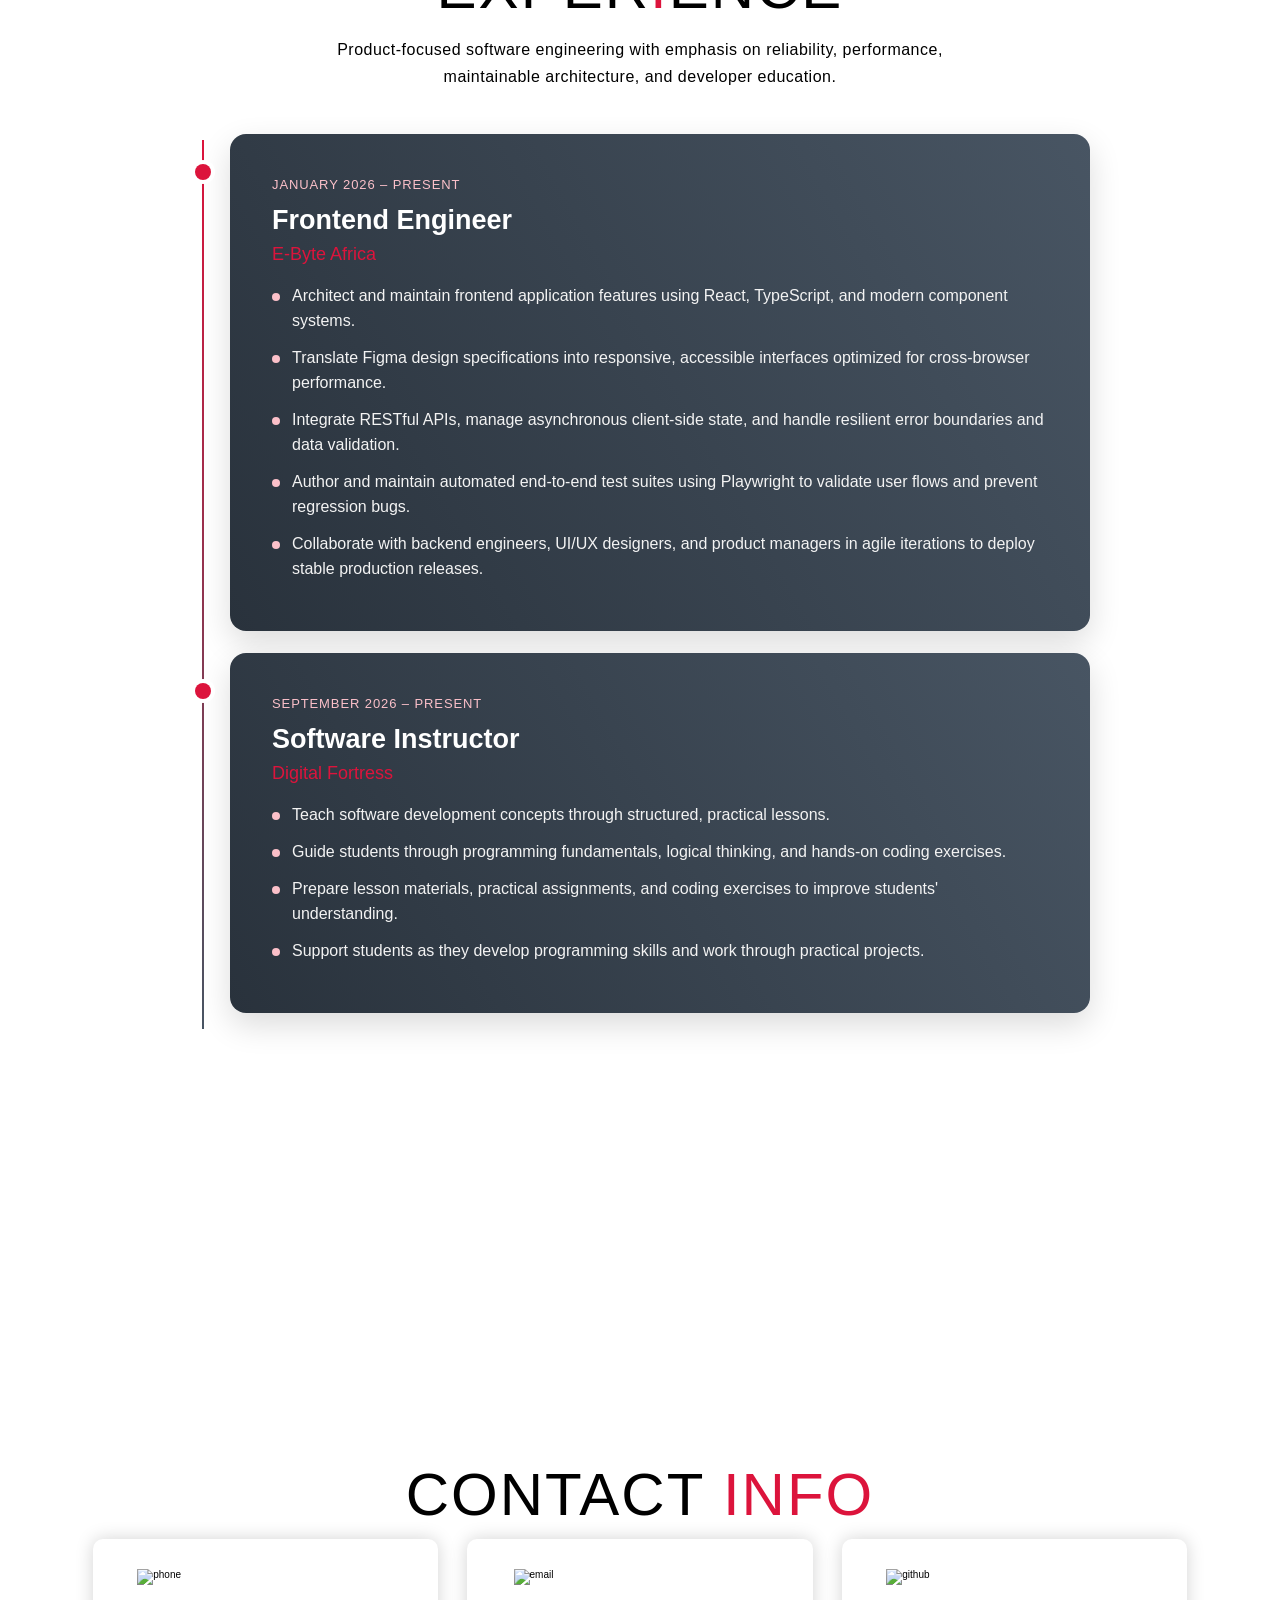
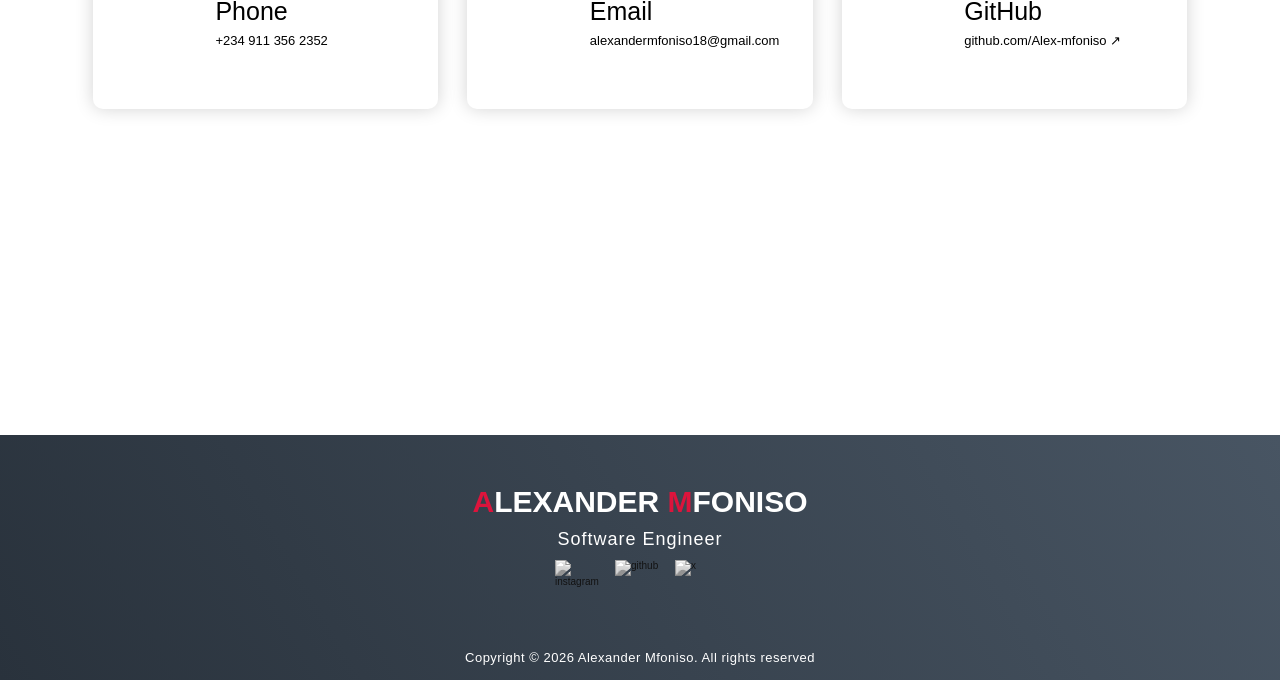
==== commit 52cbc91d: "Final polish: experience timelines, verified project links, and ATS CV" ====
--- a/index.html
+++ b/index.html
@@ -145,10 +145,10 @@
               <h2>Ricarut</h2>
               <p class="project-category">Financial Infrastructure / Developer Platform</p>
               <p>
-                Ricarut is a developer-first financial infrastructure platform designed to simplify how applications integrate with financial services through a unified API experience. It aims to provide developers with consistent tools for financial operations, account management, transfers, transaction tracking, and event-driven integrations.
-              </p>
-              <p class="project-tags">
-                REST API, Financial Infrastructure, Multi-Currency Ledgers, Idempotency, HMAC Webhooks, Sandbox Simulator
+                Ricarut is a developer-first financial infrastructure platform designed to simplify how applications integrate with financial services through a unified API experience. It provides developers with consistent tools for financial operations, account management, transfers, transaction tracking, and event-driven integrations.
+              </p>
+              <p class="project-tags">
+                TypeScript, Node.js, REST API, Ledgers, Idempotency, HMAC Webhooks, Sandbox Simulator
               </p>
               <div class="project-links">
                 <a
@@ -157,6 +157,12 @@
                   rel="noopener noreferrer"
                   class="project-link project-link--primary"
                   >View Demo ↗</a>
+                <a
+                  href="https://github.com/Alex-mfoniso/FlexBank"
+                  target="_blank"
+                  rel="noopener noreferrer"
+                  class="project-link project-link--secondary"
+                  >View GitHub ↗</a>
               </div>
             </div>
             <div class="project-img">
@@ -197,7 +203,7 @@
               <h2>Vite-Forge</h2>
               <p class="project-category">Developer Tooling / Open Source</p>
               <p>
-                Vite-Forge is an open-source command-line tool that simplifies the creation of React development environments. It automates project initialization, configuration, folder structure, and starter component setup saving developers 10–15 minutes per project.
+                Vite-Forge is an open-source command-line tool that simplifies the creation of React development environments. It automates project initialization, Vite and Tailwind CSS configuration, folder structure scaffolding, and starter component setup into a single command workflow.
               </p>
               <p class="project-tags">
                 Node.js, JavaScript, CLI, Vite, Tailwind CSS, npm
@@ -442,24 +448,23 @@
           <!-- Primary Role: E-Byte Africa -->
           <article class="experience-item">
             <div class="experience-meta">
-              <p class="experience-duration">2026 - Present</p>
+              <p class="experience-duration">January 2026 – Present</p>
               <h2>Frontend Engineer</h2>
-              <h3>E-byte Africa</h3>
+              <h3>E-Byte Africa</h3>
             </div>
             <ul>
-              <li>Developing frontend features for production applications.</li>
-              <li>Building reusable React components and scalable UI architecture.</li>
-              <li>Integrating APIs and managing client-side state flow.</li>
-              <li>Working with application interfaces and responsive layouts across devices.</li>
-              <li>Contributing to application quality through Playwright end-to-end testing.</li>
-              <li>Collaborating with other developers to deliver reliable software releases.</li>
+              <li>Architect and maintain frontend application features using React, TypeScript, and modern component systems.</li>
+              <li>Translate Figma design specifications into responsive, accessible interfaces optimized for cross-browser performance.</li>
+              <li>Integrate RESTful APIs, manage asynchronous client-side state, and handle resilient error boundaries and data validation.</li>
+              <li>Author and maintain automated end-to-end test suites using Playwright to validate user flows and prevent regression bugs.</li>
+              <li>Collaborate with backend engineers, UI/UX designers, and product managers in agile iterations to deploy stable production releases.</li>
             </ul>
           </article>
 
           <!-- Additional Experience: Digital Fortress -->
           <article class="experience-item">
             <div class="experience-meta">
-              <p class="experience-duration">Professional Experience</p>
+              <p class="experience-duration">September 2026 – Present</p>
               <h2>Software Instructor</h2>
               <h3>Digital Fortress</h3>
             </div>
@@ -501,7 +506,6 @@
             <div class="contact-info">
               <h1>Email</h1>
               <h2><a href="mailto:alexandermfoniso18@gmail.com" style="color: inherit;">alexandermfoniso18@gmail.com</a></h2>
-              <h2><a href="mailto:alexmfoniso18@gmail.com" style="color: inherit;">alexmfoniso18@gmail.com</a></h2>
             </div>
           </div>
           <div class="contact-item">
